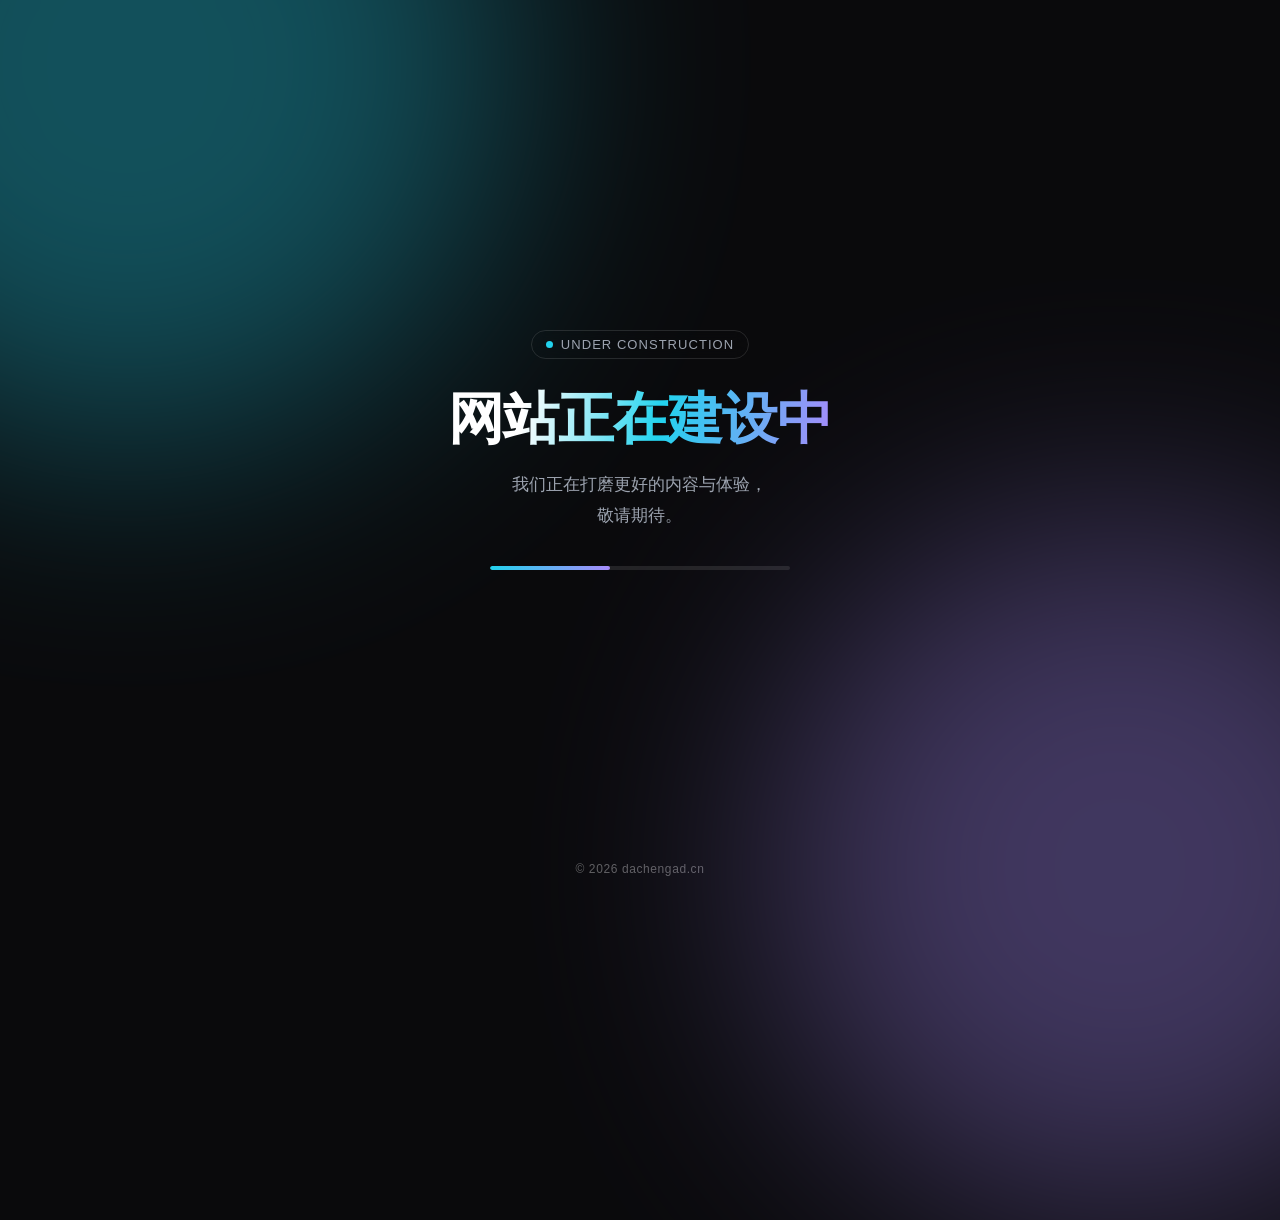
==== index.html @ 843bdb1d "docs: 添加大成广告官网项目文档及初始占位页" ====
<!DOCTYPE html>
<html lang="zh-CN">
<head>
  <meta charset="UTF-8" />
  <meta name="viewport" content="width=device-width, initial-scale=1.0" />
  <title>网站建设中 | dachengad.cn</title>
  <meta name="description" content="dachengad.cn 正在建设中，敬请期待。" />
  <style>
    :root {
      --bg: #0a0a0c;
      --fg: #f4f4f5;
      --muted: #9ca3af;
      --accent: #22d3ee;
      --accent-2: #a78bfa;
    }

    * {
      margin: 0;
      padding: 0;
      box-sizing: border-box;
    }

    html,
    body {
      height: 100%;
    }

    body {
      font-family: -apple-system, BlinkMacSystemFont, "Segoe UI", "PingFang SC",
        "Hiragino Sans GB", "Microsoft YaHei", sans-serif;
      background: var(--bg);
      color: var(--fg);
      display: flex;
      align-items: center;
      justify-content: center;
      overflow: hidden;
      position: relative;
    }

    /* 背景光晕 */
    body::before,
    body::after {
      content: "";
      position: absolute;
      border-radius: 50%;
      filter: blur(120px);
      opacity: 0.35;
      pointer-events: none;
    }

    body::before {
      width: 60vw;
      height: 60vw;
      background: var(--accent);
      top: -25vw;
      left: -20vw;
      animation: drift 18s ease-in-out infinite alternate;
    }

    body::after {
      width: 55vw;
      height: 55vw;
      background: var(--accent-2);
      bottom: -25vw;
      right: -15vw;
      animation: drift 22s ease-in-out infinite alternate-reverse;
    }

    @keyframes drift {
      from {
        transform: translate3d(0, 0, 0) scale(1);
      }
      to {
        transform: translate3d(6%, 8%, 0) scale(1.15);
      }
    }

    main {
      position: relative;
      z-index: 1;
      text-align: center;
      padding: 32px 24px;
      max-width: 640px;
    }

    .badge {
      display: inline-flex;
      align-items: center;
      gap: 8px;
      font-size: 13px;
      letter-spacing: 0.08em;
      color: var(--muted);
      border: 1px solid rgba(255, 255, 255, 0.12);
      border-radius: 999px;
      padding: 6px 14px;
      margin-bottom: 28px;
      backdrop-filter: blur(8px);
    }

    .badge .dot {
      width: 7px;
      height: 7px;
      border-radius: 50%;
      background: var(--accent);
      animation: pulse 1.8s ease-in-out infinite;
    }

    @keyframes pulse {
      0%,
      100% {
        opacity: 1;
        transform: scale(1);
      }
      50% {
        opacity: 0.35;
        transform: scale(0.8);
      }
    }

    h1 {
      font-size: clamp(2rem, 7vw, 3.5rem);
      font-weight: 700;
      line-height: 1.15;
      letter-spacing: -0.02em;
      background: linear-gradient(100deg, #fff 20%, var(--accent) 55%, var(--accent-2));
      -webkit-background-clip: text;
      background-clip: text;
      color: transparent;
      margin-bottom: 18px;
    }

    p {
      color: var(--muted);
      font-size: clamp(0.95rem, 2.2vw, 1.08rem);
      line-height: 1.75;
    }

    .progress {
      width: min(320px, 78%);
      height: 4px;
      border-radius: 999px;
      background: rgba(255, 255, 255, 0.1);
      margin: 36px auto 0;
      overflow: hidden;
    }

    .progress span {
      display: block;
      height: 100%;
      width: 40%;
      border-radius: inherit;
      background: linear-gradient(90deg, var(--accent), var(--accent-2));
      animation: load 2.4s ease-in-out infinite;
    }

    @keyframes load {
      0% {
        transform: translateX(-100%);
      }
      100% {
        transform: translateX(350%);
      }
    }

    footer {
      position: absolute;
      bottom: 24px;
      left: 0;
      right: 0;
      text-align: center;
      font-size: 12px;
      color: rgba(255, 255, 255, 0.35);
      letter-spacing: 0.05em;
    }

    @media (prefers-reduced-motion: reduce) {
      *,
      *::before,
      *::after {
        animation: none !important;
      }
    }
  </style>
</head>
<body>
  <main>
    <div class="badge">
      <span class="dot"></span>
      UNDER CONSTRUCTION
    </div>
    <h1>网站正在建设中</h1>
    <p>
      我们正在打磨更好的内容与体验，<br />
      敬请期待。
    </p>
    <div class="progress"><span></span></div>
  </main>
  <footer>© 2026 dachengad.cn</footer>
</body>
</html>
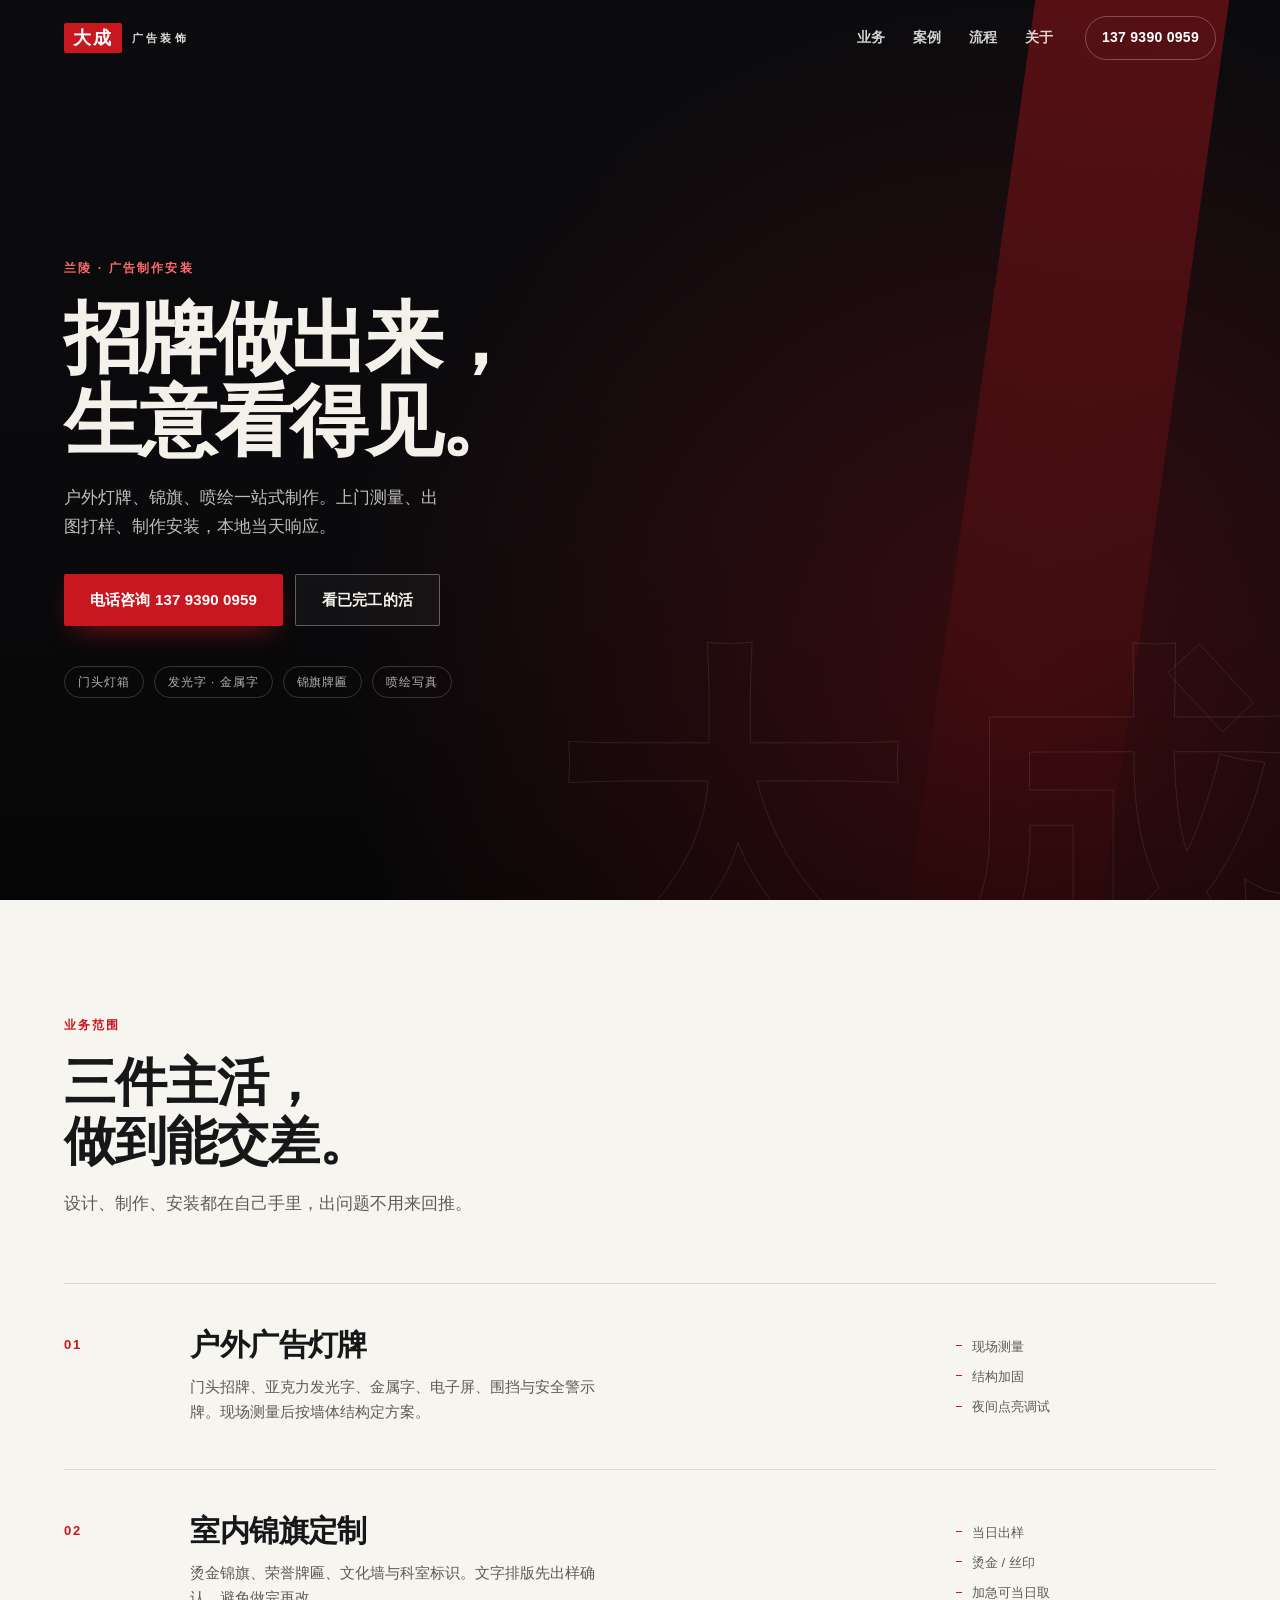
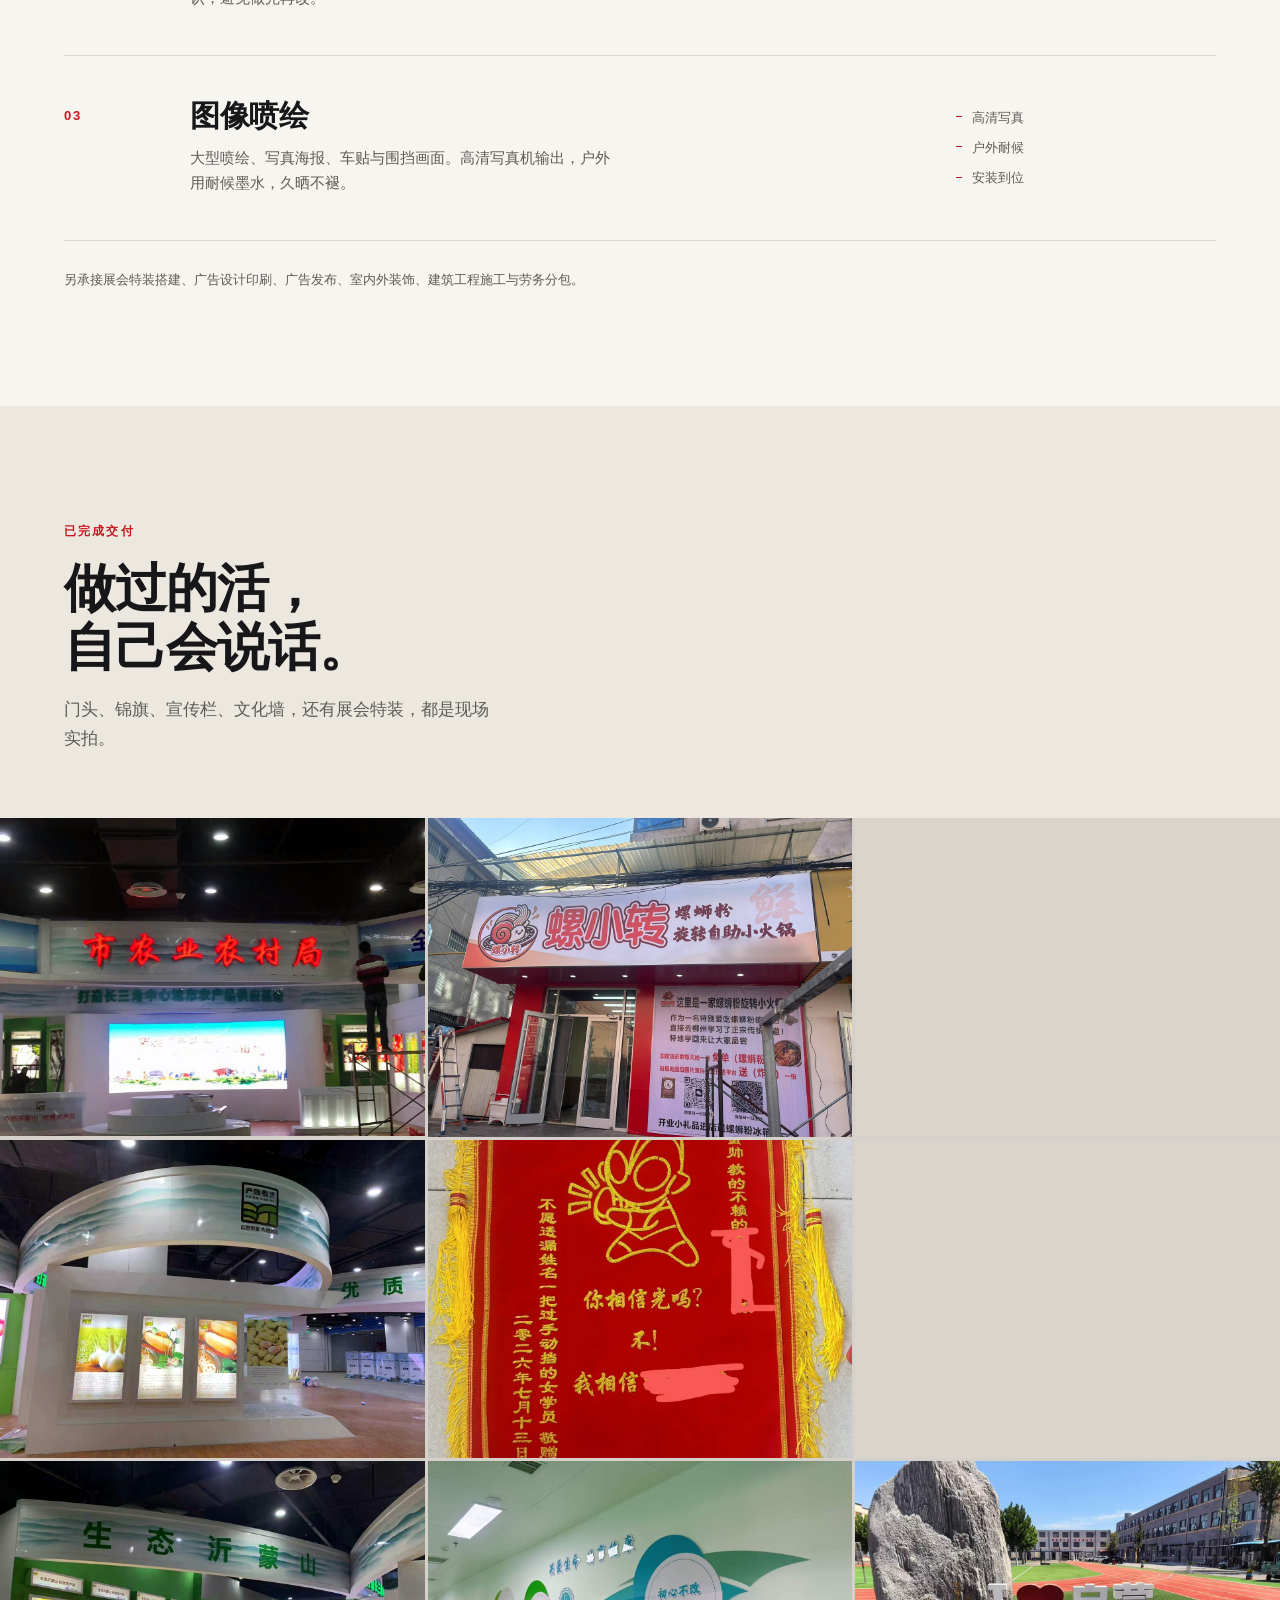
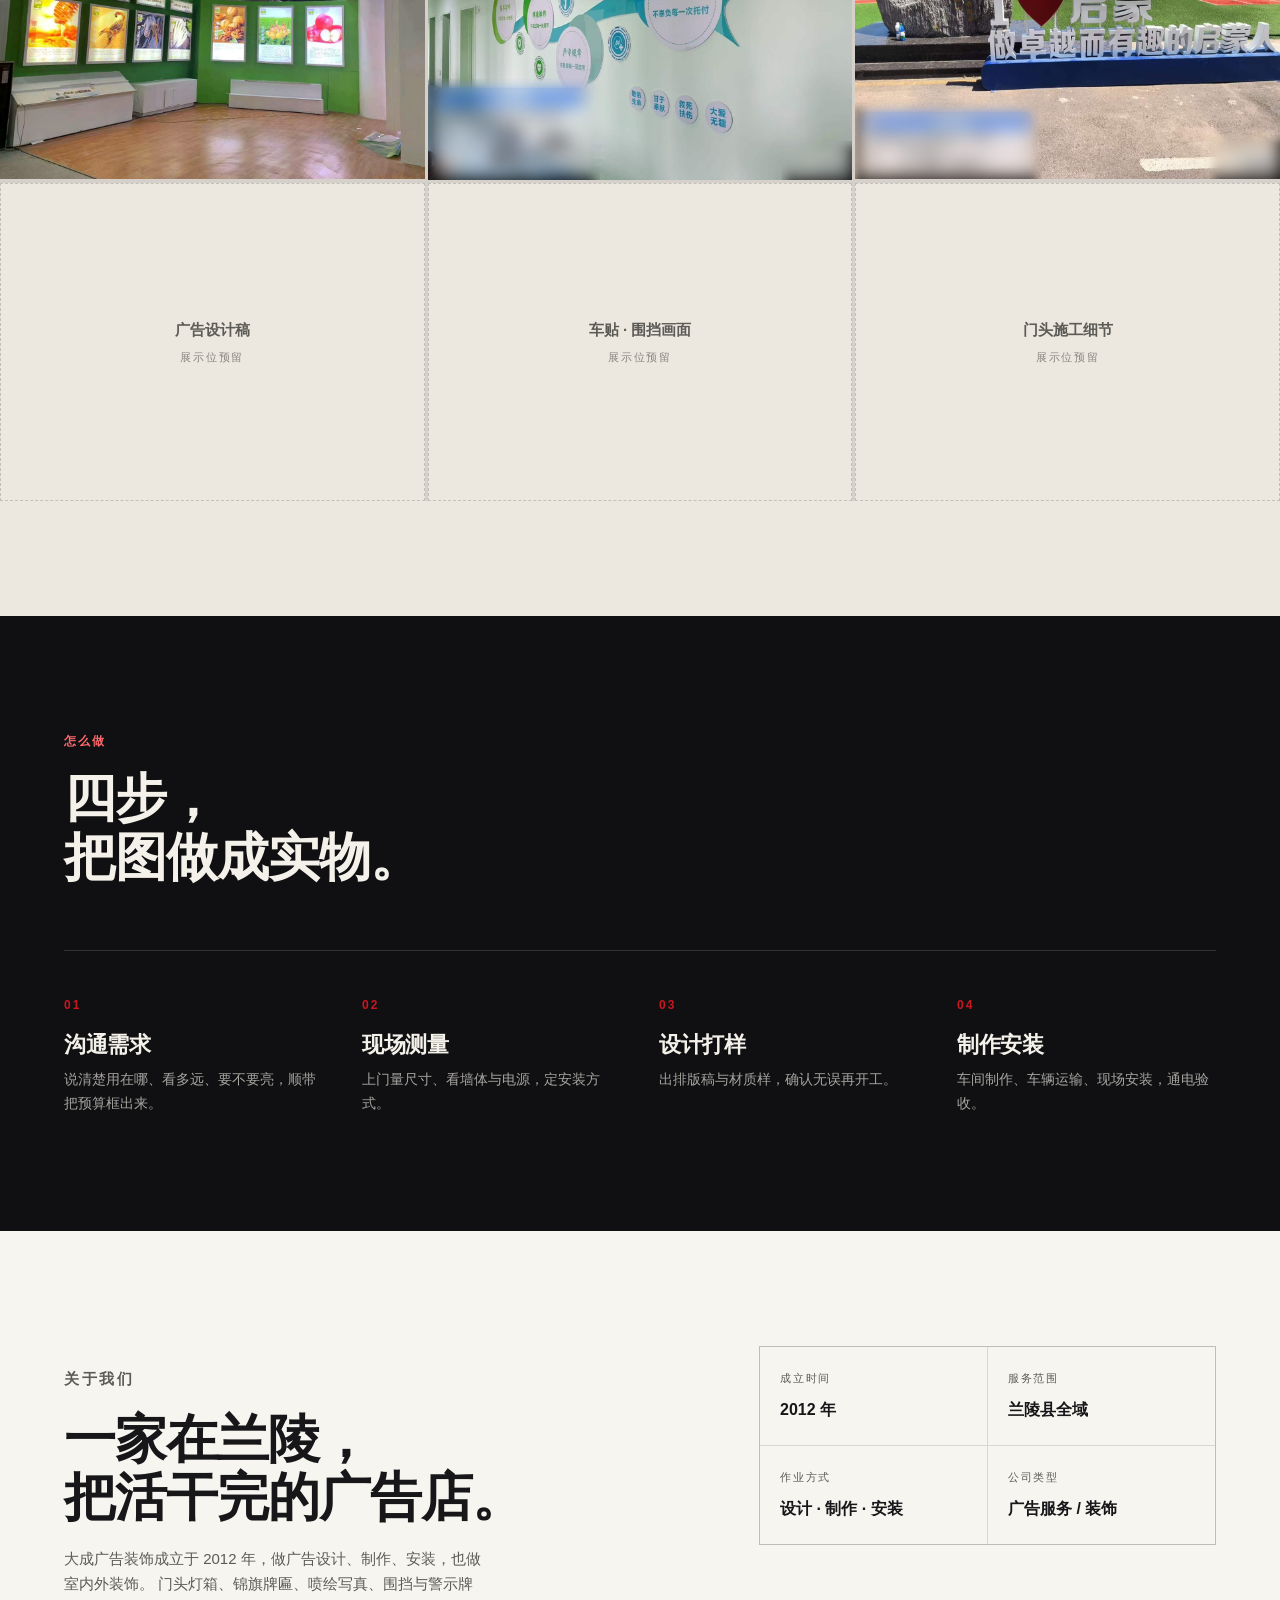
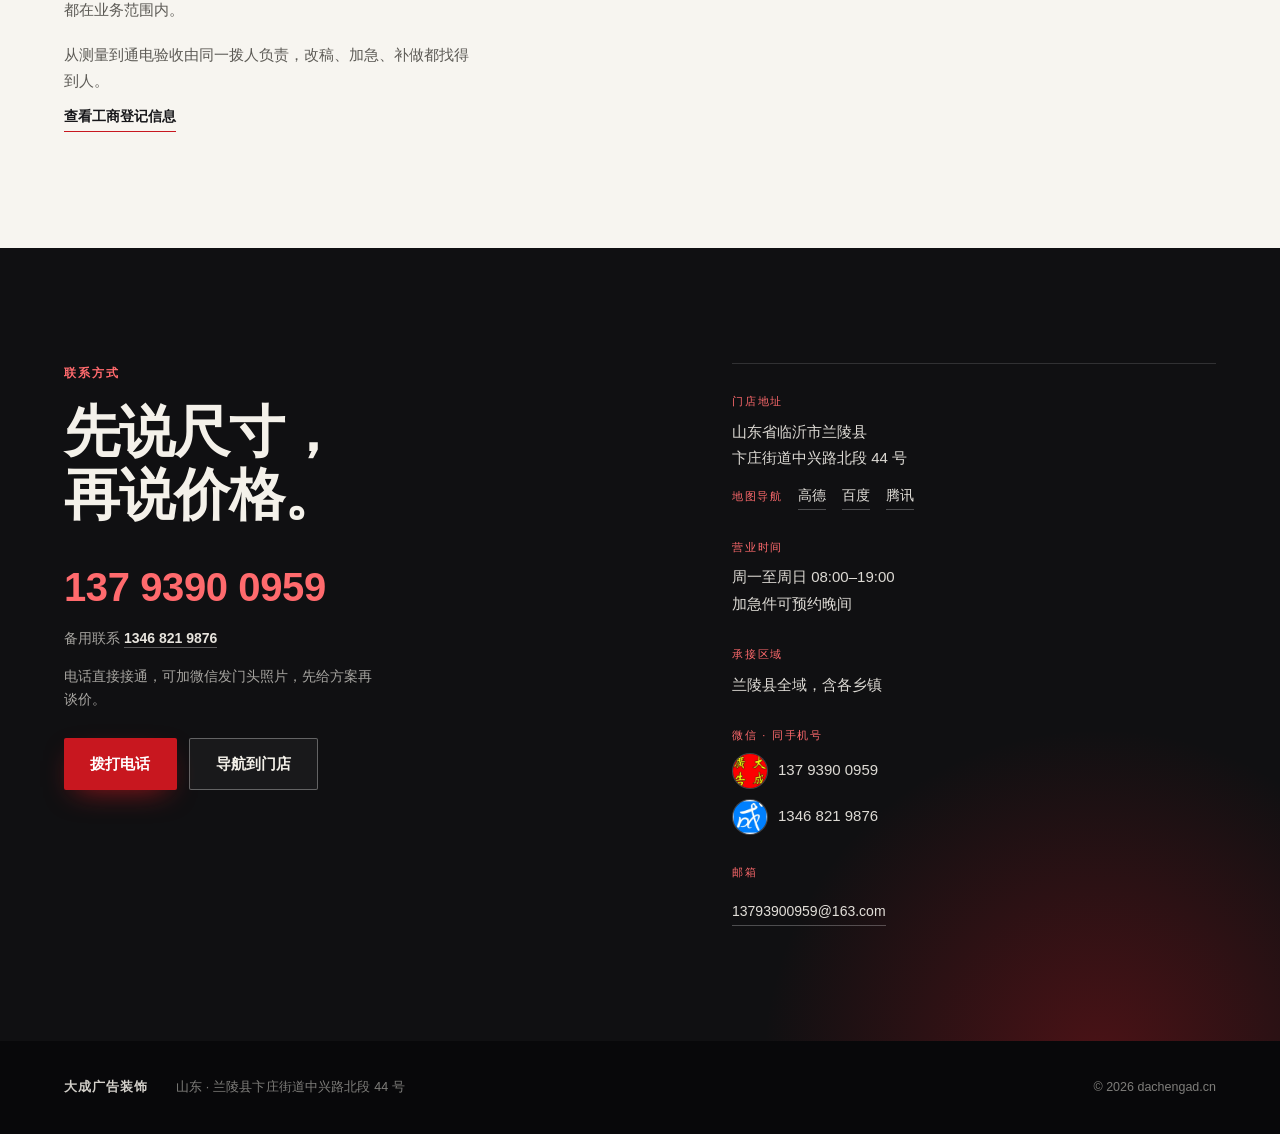
==== commit 41761884: "feat: 上线大成广告装饰官网完整静态页面" ====
--- a/index.html
+++ b/index.html
@@ -1,200 +1,428 @@
 <!DOCTYPE html>
 <html lang="zh-CN">
 <head>
-  <meta charset="UTF-8" />
-  <meta name="viewport" content="width=device-width, initial-scale=1.0" />
-  <title>网站建设中 | dachengad.cn</title>
-  <meta name="description" content="dachengad.cn 正在建设中，敬请期待。" />
-  <style>
-    :root {
-      --bg: #0a0a0c;
-      --fg: #f4f4f5;
-      --muted: #9ca3af;
-      --accent: #22d3ee;
-      --accent-2: #a78bfa;
+<meta charset="UTF-8" />
+<meta name="viewport" content="width=device-width, initial-scale=1.0" />
+
+<title>大成广告装饰 · 户外灯牌 / 锦旗定制 / 图像喷绘｜兰陵县</title>
+<meta name="description" content="大成广告装饰，兰陵本地广告制作安装商：户外广告灯牌、门头招牌、室内锦旗定制、图像喷绘、围挡与警示牌。设计、制作、安装一体，电话 137 9390 0959。" />
+<meta name="keywords" content="兰陵广告公司,兰陵灯箱制作,门头招牌,锦旗定制,图像喷绘,喷绘写真,围挡广告,大成广告" />
+<meta name="author" content="大成广告装饰" />
+<meta name="theme-color" content="#0e0e10" />
+<link rel="canonical" href="https://dachengad.cn/" />
+
+<meta property="og:type" content="website" />
+<meta property="og:site_name" content="大成广告装饰" />
+<meta property="og:locale" content="zh_CN" />
+<meta property="og:title" content="大成广告装饰 · 户外灯牌 / 锦旗定制 / 图像喷绘" />
+<meta property="og:description" content="本地广告制作安装：门头灯箱、锦旗、喷绘。设计、制作、安装一体，兰陵县当天响应。" />
+<meta property="og:url" content="https://dachengad.cn/" />
+<meta property="og:image" content="https://dachengad.cn/assets/img/og-cover.jpg" />
+<meta name="twitter:card" content="summary_large_image" />
+
+<link rel="icon" href="favicon.ico" sizes="48x48" />
+<link rel="icon" type="image/png" href="assets/img/icon-192.png" sizes="192x192" />
+<link rel="apple-touch-icon" href="assets/img/apple-touch-icon.png" />
+<link rel="manifest" href="site.webmanifest" />
+<link rel="stylesheet" href="assets/css/styles.css" />
+
+<script type="application/ld+json">
+{
+  "@context": "https://schema.org",
+  "@type": "LocalBusiness",
+  "name": "大成广告装饰",
+  "alternateName": "大成广告",
+  "url": "https://dachengad.cn/",
+  "logo": "https://dachengad.cn/assets/img/logo.png",
+  "image": "https://dachengad.cn/assets/img/og-cover.jpg",
+  "telephone": "+86-137-9390-0959",
+  "email": "13793900959@163.com",
+  "contactPoint": [
+    {
+      "@type": "ContactPoint",
+      "telephone": "+86-137-9390-0959",
+      "contactType": "customer service",
+      "areaServed": "CN",
+      "availableLanguage": "zh-CN"
+    },
+    {
+      "@type": "ContactPoint",
+      "telephone": "+86-134-6821-9876",
+      "contactType": "sales",
+      "areaServed": "CN",
+      "availableLanguage": "zh-CN"
     }
-
-    * {
-      margin: 0;
-      padding: 0;
-      box-sizing: border-box;
-    }
-
-    html,
-    body {
-      height: 100%;
-    }
-
-    body {
-      font-family: -apple-system, BlinkMacSystemFont, "Segoe UI", "PingFang SC",
-        "Hiragino Sans GB", "Microsoft YaHei", sans-serif;
-      background: var(--bg);
-      color: var(--fg);
-      display: flex;
-      align-items: center;
-      justify-content: center;
-      overflow: hidden;
-      position: relative;
-    }
-
-    /* 背景光晕 */
-    body::before,
-    body::after {
-      content: "";
-      position: absolute;
-      border-radius: 50%;
-      filter: blur(120px);
-      opacity: 0.35;
-      pointer-events: none;
-    }
-
-    body::before {
-      width: 60vw;
-      height: 60vw;
-      background: var(--accent);
-      top: -25vw;
-      left: -20vw;
-      animation: drift 18s ease-in-out infinite alternate;
-    }
-
-    body::after {
-      width: 55vw;
-      height: 55vw;
-      background: var(--accent-2);
-      bottom: -25vw;
-      right: -15vw;
-      animation: drift 22s ease-in-out infinite alternate-reverse;
-    }
-
-    @keyframes drift {
-      from {
-        transform: translate3d(0, 0, 0) scale(1);
-      }
-      to {
-        transform: translate3d(6%, 8%, 0) scale(1.15);
-      }
-    }
-
-    main {
-      position: relative;
-      z-index: 1;
-      text-align: center;
-      padding: 32px 24px;
-      max-width: 640px;
-    }
-
-    .badge {
-      display: inline-flex;
-      align-items: center;
-      gap: 8px;
-      font-size: 13px;
-      letter-spacing: 0.08em;
-      color: var(--muted);
-      border: 1px solid rgba(255, 255, 255, 0.12);
-      border-radius: 999px;
-      padding: 6px 14px;
-      margin-bottom: 28px;
-      backdrop-filter: blur(8px);
-    }
-
-    .badge .dot {
-      width: 7px;
-      height: 7px;
-      border-radius: 50%;
-      background: var(--accent);
-      animation: pulse 1.8s ease-in-out infinite;
-    }
-
-    @keyframes pulse {
-      0%,
-      100% {
-        opacity: 1;
-        transform: scale(1);
-      }
-      50% {
-        opacity: 0.35;
-        transform: scale(0.8);
-      }
-    }
-
-    h1 {
-      font-size: clamp(2rem, 7vw, 3.5rem);
-      font-weight: 700;
-      line-height: 1.15;
-      letter-spacing: -0.02em;
-      background: linear-gradient(100deg, #fff 20%, var(--accent) 55%, var(--accent-2));
-      -webkit-background-clip: text;
-      background-clip: text;
-      color: transparent;
-      margin-bottom: 18px;
-    }
-
-    p {
-      color: var(--muted);
-      font-size: clamp(0.95rem, 2.2vw, 1.08rem);
-      line-height: 1.75;
-    }
-
-    .progress {
-      width: min(320px, 78%);
-      height: 4px;
-      border-radius: 999px;
-      background: rgba(255, 255, 255, 0.1);
-      margin: 36px auto 0;
-      overflow: hidden;
-    }
-
-    .progress span {
-      display: block;
-      height: 100%;
-      width: 40%;
-      border-radius: inherit;
-      background: linear-gradient(90deg, var(--accent), var(--accent-2));
-      animation: load 2.4s ease-in-out infinite;
-    }
-
-    @keyframes load {
-      0% {
-        transform: translateX(-100%);
-      }
-      100% {
-        transform: translateX(350%);
-      }
-    }
-
-    footer {
-      position: absolute;
-      bottom: 24px;
-      left: 0;
-      right: 0;
-      text-align: center;
-      font-size: 12px;
-      color: rgba(255, 255, 255, 0.35);
-      letter-spacing: 0.05em;
-    }
-
-    @media (prefers-reduced-motion: reduce) {
-      *,
-      *::before,
-      *::after {
-        animation: none !important;
-      }
-    }
-  </style>
+  ],
+  "hasMap": "https://uri.amap.com/search?keyword=兰陵县大成广告公司&city=兰陵县&src=dachengad.cn&coordinate=gaode",
+  "foundingDate": "2012-02-27",
+  "priceRange": "¥¥",
+  "description": "兰陵县本地广告制作安装商，承接户外广告灯牌、门头招牌、锦旗定制、图像喷绘、围挡与安全警示牌，提供设计、制作、安装一体化服务。",
+  "address": {
+    "@type": "PostalAddress",
+    "streetAddress": "卞庄街道中兴路北段44号",
+    "addressLocality": "兰陵县",
+    "addressRegion": "山东省临沂市",
+    "addressCountry": "CN"
+  },
+  "areaServed": [
+    { "@type": "City", "name": "兰陵县" }
+  ],
+  "makesOffer": [
+    { "@type": "Offer", "itemOffered": { "@type": "Service", "name": "户外广告灯牌与门头招牌制作" } },
+    { "@type": "Offer", "itemOffered": { "@type": "Service", "name": "室内锦旗定制" } },
+    { "@type": "Offer", "itemOffered": { "@type": "Service", "name": "图像喷绘与写真输出" } },
+    { "@type": "Offer", "itemOffered": { "@type": "Service", "name": "展会特装与展位搭建" } }
+  ]
+}
+</script>
 </head>
+
 <body>
-  <main>
-    <div class="badge">
-      <span class="dot"></span>
-      UNDER CONSTRUCTION
-    </div>
-    <h1>网站正在建设中</h1>
-    <p>
-      我们正在打磨更好的内容与体验，<br />
-      敬请期待。
-    </p>
-    <div class="progress"><span></span></div>
-  </main>
-  <footer>© 2026 dachengad.cn</footer>
+<a class="skip" href="#main">跳到主要内容</a>
+
+<header class="head" id="head">
+  <div class="head__in">
+    <a class="brand" href="#top" aria-label="大成广告装饰 首页">
+      <span class="brand__mark">大成</span>
+      <span class="brand__sub">广告装饰</span>
+    </a>
+    <nav class="nav" aria-label="主导航">
+      <a href="#services">业务</a>
+      <a href="#cases">案例</a>
+      <a href="#process">流程</a>
+      <a href="#studio">关于</a>
+    </nav>
+    <a class="head__call" href="tel:13793900959">
+      <span>137 9390 0959</span>
+    </a>
+  </div>
+</header>
+
+<main id="main">
+
+  <!-- 首屏 -->
+  <section class="hero" id="top">
+    <div class="hero__bg" aria-hidden="true">
+      <span class="hero__band"></span>
+      <span class="hero__stamp">大成</span>
+    </div>
+
+    <div class="hero__body">
+      <p class="eyebrow eyebrow--light" data-reveal>兰陵 · 广告制作安装</p>
+      <h1 class="hero__title" data-reveal>
+        招牌做出来，<br />生意看得见。
+      </h1>
+      <p class="hero__lede" data-reveal>
+        户外灯牌、锦旗、喷绘一站式制作。上门测量、出图打样、制作安装，本地当天响应。
+      </p>
+      <div class="hero__actions" data-reveal>
+        <a class="btn btn--accent" href="tel:13793900959">
+          电话咨询 137 9390 0959
+        </a>
+        <a class="btn btn--ghost" href="#cases">看已完工的活</a>
+      </div>
+      <ul class="hero__tags" data-reveal>
+        <li>门头灯箱</li>
+        <li>发光字 · 金属字</li>
+        <li>锦旗牌匾</li>
+        <li>喷绘写真</li>
+      </ul>
+    </div>
+  </section>
+
+  <!-- 业务 -->
+  <section class="section services" id="services">
+    <div class="wrap">
+      <header class="section__head" data-reveal>
+        <p class="eyebrow">业务范围</p>
+        <h2 class="section__title">三件主活，<br />做到能交差。</h2>
+        <p class="section__lede">
+          设计、制作、安装都在自己手里，出问题不用来回推。
+        </p>
+      </header>
+
+      <ol class="svc">
+        <li class="svc__item" data-reveal>
+          <p class="svc__no">01</p>
+          <div class="svc__main">
+            <h3>户外广告灯牌</h3>
+            <p>门头招牌、亚克力发光字、金属字、电子屏、围挡与安全警示牌。现场测量后按墙体结构定方案。</p>
+          </div>
+          <ul class="svc__meta">
+            <li>现场测量</li>
+            <li>结构加固</li>
+            <li>夜间点亮调试</li>
+          </ul>
+        </li>
+
+        <li class="svc__item" data-reveal>
+          <p class="svc__no">02</p>
+          <div class="svc__main">
+            <h3>室内锦旗定制</h3>
+            <p>烫金锦旗、荣誉牌匾、文化墙与科室标识。文字排版先出样确认，避免做完再改。</p>
+          </div>
+          <ul class="svc__meta">
+            <li>当日出样</li>
+            <li>烫金 / 丝印</li>
+            <li>加急可当日取</li>
+          </ul>
+        </li>
+
+        <li class="svc__item" data-reveal>
+          <p class="svc__no">03</p>
+          <div class="svc__main">
+            <h3>图像喷绘</h3>
+            <p>大型喷绘、写真海报、车贴与围挡画面。高清写真机输出，户外用耐候墨水，久晒不褪。</p>
+          </div>
+          <ul class="svc__meta">
+            <li>高清写真</li>
+            <li>户外耐候</li>
+            <li>安装到位</li>
+          </ul>
+        </li>
+      </ol>
+
+      <p class="svc__note" data-reveal>
+        另承接展会特装搭建、广告设计印刷、广告发布、室内外装饰、建筑工程施工与劳务分包。
+      </p>
+    </div>
+  </section>
+
+  <!-- 案例 -->
+  <section class="section work" id="cases">
+    <div class="wrap">
+      <header class="section__head" data-reveal>
+        <p class="eyebrow">已完成交付</p>
+        <h2 class="section__title">做过的活，<br />自己会说话。</h2>
+        <p class="section__lede">门头、锦旗、宣传栏、文化墙，还有展会特装，都是现场实拍。</p>
+      </header>
+    </div>
+
+    <div class="grid" data-reveal>
+      <figure class="tile">
+        <img src="assets/img/case-expo-1.jpg" width="1280" height="960" loading="lazy" decoding="async"
+          alt="市农业农村局展会特装展台，红色发光字门头与大型LED屏" />
+        <figcaption><span>展会特装</span>市农业农村局 · 展台搭建</figcaption>
+      </figure>
+
+      <figure class="tile">
+        <img src="assets/img/case-luosifen.jpg" width="1280" height="960" loading="lazy" decoding="async"
+          alt="螺小转螺蛳粉门头喷绘招牌，红色底板配品牌字体" />
+        <figcaption><span>门头喷绘</span>螺小转 · 餐饮门头</figcaption>
+      </figure>
+
+      <figure class="tile">
+        <img src="assets/img/case-pingpong.jpg" width="1280" height="960" loading="lazy" decoding="async"
+          alt="谦望乒乓运动中心门头灯箱招牌，橙色铝塑板底板" />
+        <figcaption><span>门头灯箱</span>谦望乒乓 · 运动中心</figcaption>
+      </figure>
+
+      <figure class="tile">
+        <img src="assets/img/case-expo-2.jpg" width="1280" height="960" loading="lazy" decoding="async"
+          alt="产自临沂展会环形吊顶展位，灯箱墙面与农产图片灯片" />
+        <figcaption><span>展会特装</span>产自临沂 · 环形展位</figcaption>
+      </figure>
+
+      <figure class="tile">
+        <img src="assets/img/case-pennant.jpg" width="1280" height="1707" loading="lazy" decoding="async"
+          alt="红色烫金锦旗，金色流苏与烫金文字" />
+        <figcaption><span>锦旗定制</span>烫金锦旗 · 送赠留念</figcaption>
+      </figure>
+
+      <figure class="tile">
+        <img src="assets/img/case-board.jpg" width="1280" height="960" loading="lazy" decoding="async"
+          alt="校园园区大型宣传栏，金属框架与整幅喷绘版面" />
+        <figcaption><span>园区展示牌</span>校园宣传栏 · 荣誉榜</figcaption>
+      </figure>
+
+      <figure class="tile">
+        <img src="assets/img/case-expo-3.jpg" width="1280" height="960" loading="lazy" decoding="async"
+          alt="生态沂蒙山农产品展区特装，绿色墙板与灯箱图版" />
+        <figcaption><span>展会特装</span>生态沂蒙山 · 农产品展区</figcaption>
+      </figure>
+
+      <figure class="tile">
+        <img src="assets/img/case-culture.jpg" width="1280" height="960" loading="lazy" decoding="async"
+          alt="医院室内文化墙，圆形亚克力造型与标语版面" />
+        <figcaption><span>室内文化墙</span>医院科室 · 文化展示</figcaption>
+      </figure>
+
+      <figure class="tile">
+        <img src="assets/img/case-kids.jpg" width="1280" height="960" loading="lazy" decoding="async"
+          alt="幼儿园园区立体标识与景观石，蓝色底座与白色立体字" />
+        <figcaption><span>立体标识</span>幼儿园 · 园区成果栏</figcaption>
+      </figure>
+
+      <div class="tile tile--empty">
+        <p>广告设计稿</p>
+        <span>展示位预留</span>
+      </div>
+      <div class="tile tile--empty">
+        <p>车贴 · 围挡画面</p>
+        <span>展示位预留</span>
+      </div>
+      <div class="tile tile--empty">
+        <p>门头施工细节</p>
+        <span>展示位预留</span>
+      </div>
+    </div>
+  </section>
+
+  <!-- 流程 -->
+  <section class="section process" id="process">
+    <div class="wrap">
+      <header class="section__head section__head--light" data-reveal>
+        <p class="eyebrow eyebrow--light">怎么做</p>
+        <h2 class="section__title">四步，<br />把图做成实物。</h2>
+      </header>
+
+      <ol class="steps">
+        <li data-reveal>
+          <span>01</span>
+          <h3>沟通需求</h3>
+          <p>说清楚用在哪、看多远、要不要亮，顺带把预算框出来。</p>
+        </li>
+        <li data-reveal>
+          <span>02</span>
+          <h3>现场测量</h3>
+          <p>上门量尺寸、看墙体与电源，定安装方式。</p>
+        </li>
+        <li data-reveal>
+          <span>03</span>
+          <h3>设计打样</h3>
+          <p>出排版稿与材质样，确认无误再开工。</p>
+        </li>
+        <li data-reveal>
+          <span>04</span>
+          <h3>制作安装</h3>
+          <p>车间制作、车辆运输、现场安装，通电验收。</p>
+        </li>
+      </ol>
+    </div>
+  </section>
+
+  <!-- 关于 -->
+  <section class="section studio" id="studio">
+    <div class="wrap studio__in">
+      <div class="studio__text" data-reveal>
+        <p class="eyebrow">关于我们</p>
+        <h2 class="section__title">一家在兰陵，<br />把活干完的广告店。</h2>
+        <p>
+          大成广告装饰成立于 2012 年，做广告设计、制作、安装，也做室内外装饰。
+          门头灯箱、锦旗牌匾、喷绘写真、围挡与警示牌都在业务范围内。
+        </p>
+        <p>
+          从测量到通电验收由同一拨人负责，改稿、加急、补做都找得到人。
+        </p>
+        <a class="link" href="https://www.tianyancha.com/company/3453072289" target="_blank" rel="noopener">
+          查看工商登记信息
+        </a>
+      </div>
+
+      <dl class="facts" data-reveal>
+        <div>
+          <dt>成立时间</dt>
+          <dd>2012 年</dd>
+        </div>
+        <div>
+          <dt>服务范围</dt>
+          <dd>兰陵县全域</dd>
+        </div>
+        <div>
+          <dt>作业方式</dt>
+          <dd>设计 · 制作 · 安装</dd>
+        </div>
+        <div>
+          <dt>公司类型</dt>
+          <dd>广告服务 / 装饰</dd>
+        </div>
+      </dl>
+    </div>
+  </section>
+
+  <!-- 联系 -->
+  <section class="contact" id="contact">
+    <div class="wrap contact__in">
+      <div data-reveal>
+        <p class="eyebrow eyebrow--light">联系方式</p>
+        <h2 class="contact__title">先说尺寸，<br />再说价格。</h2>
+        <a class="contact__tel" href="tel:13793900959">137 9390 0959</a>
+        <p class="contact__alt">
+          备用联系 <a href="tel:13468219876">1346 821 9876</a>
+        </p>
+        <p class="contact__note">电话直接接通，可加微信发门头照片，先给方案再谈价。</p>
+        <div class="contact__cta">
+          <a class="btn btn--accent" href="tel:13793900959">拨打电话</a>
+          <a class="btn btn--ghost" data-nav="兰陵县大成广告公司"
+            href="https://uri.amap.com/search?keyword=兰陵县大成广告公司&city=兰陵县&src=dachengad.cn&coordinate=gaode&callnative=1"
+            target="_blank" rel="noopener">导航到门店</a>
+        </div>
+      </div>
+
+      <dl class="contact__info" data-reveal>
+        <div>
+          <dt>门店地址</dt>
+          <dd>
+            山东省临沂市兰陵县<br />卞庄街道中兴路北段 44 号
+          </dd>
+          <dd class="maps">
+            <span>地图导航</span>
+            <a href="https://uri.amap.com/search?keyword=兰陵县大成广告公司&city=兰陵县&src=dachengad.cn&coordinate=gaode&callnative=1"
+              target="_blank" rel="noopener">高德</a>
+            <a href="https://api.map.baidu.com/place/search?query=兰陵县大成广告公司&region=兰陵县&output=html&src=dachengad.cn"
+              target="_blank" rel="noopener">百度</a>
+            <a href="https://apis.map.qq.com/uri/v1/search?keyword=兰陵县大成广告公司&region=兰陵&referer=dachengad.cn"
+              target="_blank" rel="noopener">腾讯</a>
+          </dd>
+        </div>
+        <div>
+          <dt>营业时间</dt>
+          <dd>周一至周日 08:00–19:00<br />加急件可预约晚间</dd>
+        </div>
+        <div>
+          <dt>承接区域</dt>
+          <dd>兰陵县全域，含各乡镇</dd>
+        </div>
+        <div>
+          <dt>微信 · 同手机号</dt>
+          <dd>
+            <ul class="wx">
+              <li>
+                <img src="assets/img/wechat-main.jpg" width="176" height="176" loading="lazy"
+                  alt="大成广告红色微信头像" />
+                <span>137 9390 0959</span>
+              </li>
+              <li>
+                <img src="assets/img/wechat-second.jpg" width="176" height="176" loading="lazy"
+                  alt="蓝色微信头像，第二联系人" />
+                <span>1346 821 9876</span>
+              </li>
+            </ul>
+          </dd>
+        </div>
+        <div>
+          <dt>邮箱</dt>
+          <dd><a class="contact__link" href="mailto:13793900959@163.com">13793900959@163.com</a></dd>
+        </div>
+      </dl>
+    </div>
+  </section>
+
+</main>
+
+<footer class="foot">
+  <div class="wrap foot__in">
+    <p class="foot__brand">大成广告装饰</p>
+    <p class="foot__legal">山东 · 兰陵县卞庄街道中兴路北段 44 号</p>
+    <p class="foot__copy">© <span id="year">2026</span> dachengad.cn</p>
+  </div>
+</footer>
+
+<a class="callbar" href="tel:13793900959">
+  <span>电话咨询</span>
+  <strong>137 9390 0959</strong>
+</a>
+
+<script src="assets/js/main.js" defer></script>
 </body>
 </html>
--- a/assets/css/styles.css
+++ b/assets/css/styles.css
@@ -0,0 +1,835 @@
+/* =========================================================
+   大成广告装饰 · dachengad.cn
+   ========================================================= */
+
+:root {
+  --ink: #101012;
+  --ink-2: #1b1b1f;
+  --ink-3: #2a2a30;
+  --paper: #f7f5f0;
+  --paper-2: #ece8e0;
+  --text: #17171a;
+  --text-soft: #5d5b56;
+  --text-invert: #f4f1ea;
+  --text-invert-soft: rgba(244, 241, 234, 0.66);
+  --line: rgba(16, 16, 18, 0.13);
+  --line-invert: rgba(255, 255, 255, 0.14);
+  --accent: #c8171f;
+  --accent-strong: #a31118;
+  --accent-soft: #ff6a6d;
+
+  --pad: clamp(20px, 5vw, 64px);
+  --max: 1280px;
+  --head-h: 76px;
+  --radius: 2px;
+
+  --ease: cubic-bezier(0.22, 0.61, 0.36, 1);
+}
+
+*,
+*::before,
+*::after { box-sizing: border-box; }
+
+html {
+  scroll-behavior: smooth;
+  -webkit-text-size-adjust: 100%;
+}
+
+body {
+  margin: 0;
+  background: var(--paper);
+  color: var(--text);
+  font-family: -apple-system, BlinkMacSystemFont, "Segoe UI", "PingFang SC",
+    "Hiragino Sans GB", "Microsoft YaHei", "Source Han Sans SC", sans-serif;
+  font-size: 16px;
+  line-height: 1.7;
+  -webkit-font-smoothing: antialiased;
+  overflow-x: hidden;
+}
+
+img { max-width: 100%; height: auto; display: block; }
+
+h1, h2, h3 { margin: 0; font-weight: 800; letter-spacing: -0.02em; line-height: 1.12; }
+p { margin: 0; }
+ul, ol, dl, dd { margin: 0; padding: 0; }
+li { list-style: none; }
+a { color: inherit; text-decoration: none; }
+
+.wrap {
+  width: 100%;
+  max-width: var(--max);
+  margin-inline: auto;
+  padding-inline: var(--pad);
+}
+
+.skip {
+  position: absolute;
+  left: -999px;
+  top: 0;
+  z-index: 200;
+  padding: 10px 16px;
+  background: var(--accent);
+  color: #fff;
+  font-weight: 700;
+}
+.skip:focus { left: 12px; top: 12px; }
+
+:focus-visible {
+  outline: 2px solid var(--accent);
+  outline-offset: 3px;
+}
+
+/* ---------- 通用文字 ---------- */
+
+.eyebrow {
+  font-size: 12px;
+  font-weight: 700;
+  letter-spacing: 0.18em;
+  color: var(--accent);
+  text-transform: uppercase;
+  margin-bottom: 18px;
+}
+.eyebrow--light { color: var(--accent-soft); }
+
+.section {
+  padding-block: clamp(72px, 9vw, 128px);
+}
+
+.section__head {
+  max-width: 620px;
+  margin-bottom: clamp(40px, 5vw, 64px);
+}
+
+.section__title {
+  font-size: clamp(28px, 4.4vw, 52px);
+}
+
+.section__lede {
+  margin-top: 20px;
+  color: var(--text-soft);
+  font-size: clamp(15px, 1.4vw, 17px);
+  max-width: 46ch;
+}
+
+.section__head--light .section__title { color: var(--text-invert); }
+.section__head--light .section__lede { color: var(--text-invert-soft); }
+
+/* ---------- 按钮 ---------- */
+
+.btn {
+  display: inline-flex;
+  align-items: center;
+  justify-content: center;
+  gap: 8px;
+  min-height: 52px;
+  padding: 0 26px;
+  font-size: 15px;
+  font-weight: 700;
+  letter-spacing: 0.01em;
+  border-radius: var(--radius);
+  transition: transform 0.25s var(--ease), background-color 0.25s var(--ease),
+    border-color 0.25s var(--ease), color 0.25s var(--ease);
+}
+
+.btn--accent {
+  background: var(--accent);
+  color: #fff;
+  box-shadow: 0 10px 30px -12px rgba(200, 23, 31, 0.85);
+}
+.btn--accent:hover { background: var(--accent-strong); transform: translateY(-2px); }
+
+.btn--ghost {
+  border: 1px solid rgba(255, 255, 255, 0.32);
+  color: var(--text-invert);
+  background: rgba(255, 255, 255, 0.04);
+  backdrop-filter: blur(6px);
+}
+.btn--ghost:hover { border-color: #fff; background: rgba(255, 255, 255, 0.1); transform: translateY(-2px); }
+
+.link {
+  display: inline-block;
+  margin-top: 12px;
+  font-weight: 700;
+  font-size: 14px;
+  color: var(--text);
+  border-bottom: 1px solid var(--accent);
+  padding-bottom: 2px;
+  transition: color 0.2s var(--ease), gap 0.2s var(--ease);
+}
+.link:hover { color: var(--accent); }
+
+/* ---------- 顶部导航 ---------- */
+
+.head {
+  position: fixed;
+  inset: 0 0 auto;
+  z-index: 100;
+  transition: background-color 0.35s var(--ease), border-color 0.35s var(--ease),
+    backdrop-filter 0.35s var(--ease);
+  border-bottom: 1px solid transparent;
+}
+
+.head__in {
+  height: var(--head-h);
+  max-width: var(--max);
+  margin-inline: auto;
+  padding-inline: var(--pad);
+  display: flex;
+  align-items: center;
+  gap: 32px;
+}
+
+.head.is-stuck {
+  background: rgba(14, 14, 16, 0.86);
+  backdrop-filter: blur(14px) saturate(120%);
+  border-bottom-color: var(--line-invert);
+}
+
+.brand {
+  display: flex;
+  align-items: center;
+  gap: 10px;
+  color: #fff;
+}
+.brand__mark {
+  display: inline-block;
+  padding: 5px 9px 4px;
+  background: var(--accent);
+  color: #fff;
+  font-size: 18px;
+  font-weight: 900;
+  letter-spacing: 0.1em;
+  line-height: 1.15;
+  border-radius: 2px;
+}
+.brand__sub {
+  font-size: 11px;
+  font-weight: 600;
+  letter-spacing: 0.3em;
+  color: rgba(255, 255, 255, 0.86);
+}
+
+.nav {
+  display: flex;
+  gap: 28px;
+  margin-left: auto;
+}
+.nav a {
+  position: relative;
+  font-size: 14px;
+  font-weight: 600;
+  color: rgba(255, 255, 255, 0.82);
+  padding-block: 6px;
+  transition: color 0.2s var(--ease);
+}
+.nav a::after {
+  content: "";
+  position: absolute;
+  left: 0;
+  bottom: 0;
+  width: 100%;
+  height: 1px;
+  background: var(--accent);
+  transform: scaleX(0);
+  transform-origin: left;
+  transition: transform 0.3s var(--ease);
+}
+.nav a:hover { color: #fff; }
+.nav a:hover::after { transform: scaleX(1); }
+
+.head__call {
+  font-size: 14px;
+  font-weight: 700;
+  letter-spacing: 0.02em;
+  color: #fff;
+  padding: 9px 16px;
+  border: 1px solid rgba(255, 255, 255, 0.26);
+  border-radius: 999px;
+  transition: background-color 0.25s var(--ease), border-color 0.25s var(--ease);
+}
+.head__call:hover { background: var(--accent); border-color: var(--accent); color: #fff; }
+
+/* ---------- 首屏 ---------- */
+
+.hero {
+  position: relative;
+  min-height: 100svh;
+  display: flex;
+  align-items: center;
+  overflow: hidden;
+  background:
+    radial-gradient(circle at 80% 76%, rgba(200, 23, 31, 0.24), rgba(200, 23, 31, 0) 56%),
+    linear-gradient(180deg, #0b0b0d 0%, #0a0a0c 58%, #060607 100%);
+  color: var(--text-invert);
+}
+
+.hero__bg {
+  position: absolute;
+  inset: 0;
+  pointer-events: none;
+  overflow: hidden;
+}
+
+/* 招牌红条：呼应门头立板 */
+.hero__band {
+  position: absolute;
+  top: -16%;
+  right: 9%;
+  width: clamp(110px, 15vw, 210px);
+  height: 132%;
+  background: linear-gradient(180deg, rgba(200, 23, 31, 0.92), rgba(142, 10, 15, 0.22) 72%, rgba(142, 10, 15, 0));
+  transform: rotate(8deg);
+  opacity: 0.5;
+}
+
+/* 背景大字 */
+.hero__stamp {
+  position: absolute;
+  right: -3%;
+  bottom: -12%;
+  font-size: clamp(180px, 28vw, 400px);
+  font-weight: 900;
+  letter-spacing: 0.08em;
+  line-height: 1;
+  color: transparent;
+  -webkit-text-stroke: 1px rgba(255, 255, 255, 0.09);
+  user-select: none;
+}
+
+.hero__body {
+  position: relative;
+  z-index: 1;
+  width: 100%;
+  max-width: var(--max);
+  margin-inline: auto;
+  padding: calc(var(--head-h) + 96px) var(--pad) clamp(72px, 9vw, 120px);
+  color: var(--text-invert);
+}
+
+.hero__title {
+  font-size: clamp(38px, 6.6vw, 78px);
+  line-height: 1.06;
+  letter-spacing: -0.035em;
+  max-width: 14ch;
+}
+
+.hero__lede {
+  margin-top: 22px;
+  max-width: 40ch;
+  font-size: clamp(15px, 1.5vw, 17px);
+  color: rgba(244, 241, 234, 0.78);
+}
+
+.hero__actions {
+  display: flex;
+  flex-wrap: wrap;
+  gap: 12px;
+  margin-top: 32px;
+}
+
+.hero__tags {
+  display: flex;
+  flex-wrap: wrap;
+  gap: 8px 10px;
+  margin-top: 40px;
+}
+.hero__tags li {
+  font-size: 12px;
+  letter-spacing: 0.08em;
+  color: rgba(244, 241, 234, 0.72);
+  border: 1px solid rgba(255, 255, 255, 0.18);
+  border-radius: 999px;
+  padding: 5px 13px;
+}
+
+/* ---------- 业务 ---------- */
+
+.svc {
+  border-top: 1px solid var(--line);
+}
+
+.svc__item {
+  display: grid;
+  grid-template-columns: 88px minmax(0, 1fr) minmax(0, 260px);
+  gap: clamp(16px, 3vw, 48px);
+  align-items: start;
+  padding-block: clamp(28px, 3.6vw, 44px);
+  border-bottom: 1px solid var(--line);
+  transition: background-color 0.3s var(--ease);
+}
+.svc__item:hover { background: rgba(200, 23, 31, 0.035); }
+
+.svc__no {
+  font-size: 13px;
+  font-weight: 800;
+  letter-spacing: 0.14em;
+  color: var(--accent);
+  padding-top: 6px;
+}
+
+.svc__main h3 {
+  font-size: clamp(21px, 2.4vw, 30px);
+}
+.svc__main p {
+  margin-top: 12px;
+  color: var(--text-soft);
+  font-size: 15px;
+  max-width: 52ch;
+}
+
+.svc__meta {
+  display: flex;
+  flex-direction: column;
+  gap: 8px;
+  padding-top: 8px;
+}
+.svc__meta li {
+  font-size: 13px;
+  color: var(--text-soft);
+  padding-left: 16px;
+  position: relative;
+}
+.svc__meta li::before {
+  content: "";
+  position: absolute;
+  left: 0;
+  top: 0.72em;
+  width: 6px;
+  height: 1px;
+  background: var(--accent);
+}
+
+.svc__note {
+  margin-top: 28px;
+  font-size: 13px;
+  color: var(--text-soft);
+}
+
+/* ---------- 案例 ---------- */
+
+.work {
+  background: var(--paper-2);
+  overflow: hidden;
+}
+
+.grid {
+  display: grid;
+  grid-template-columns: repeat(3, 1fr);
+  gap: 3px;
+  background: rgba(16, 16, 18, 0.1);
+}
+
+.tile {
+  position: relative;
+  margin: 0;
+  aspect-ratio: 4 / 3;
+  overflow: hidden;
+  background: #d9d5cc;
+}
+
+.tile img {
+  width: 100%;
+  height: 100%;
+  object-fit: cover;
+  transition: transform 0.8s var(--ease), filter 0.5s var(--ease);
+}
+.tile:hover img { transform: scale(1.05); }
+
+.tile figcaption {
+  position: absolute;
+  inset: auto 0 0;
+  padding: 44px 22px 18px;
+  font-size: 14px;
+  font-weight: 600;
+  color: #fff;
+  background: linear-gradient(0deg, rgba(8, 8, 10, 0.82), rgba(8, 8, 10, 0));
+  opacity: 0;
+  transform: translateY(8px);
+  transition: opacity 0.35s var(--ease), transform 0.35s var(--ease);
+}
+.tile figcaption span {
+  display: block;
+  font-size: 11px;
+  font-weight: 700;
+  letter-spacing: 0.16em;
+  color: var(--accent-soft);
+  margin-bottom: 4px;
+  text-transform: uppercase;
+}
+.tile:hover figcaption,
+.tile:focus-within figcaption { opacity: 1; transform: none; }
+
+.tile--empty {
+  display: grid;
+  place-content: center;
+  gap: 6px;
+  text-align: center;
+  background: var(--paper-2);
+  border: 1px dashed rgba(16, 16, 18, 0.18);
+}
+.tile--empty p {
+  font-size: 15px;
+  font-weight: 700;
+  color: var(--text-soft);
+}
+.tile--empty span {
+  font-size: 11px;
+  letter-spacing: 0.16em;
+  color: rgba(93, 91, 86, 0.7);
+  text-transform: uppercase;
+}
+
+/* ---------- 流程 ---------- */
+
+.process {
+  background: var(--ink);
+  color: var(--text-invert);
+}
+
+.steps {
+  display: grid;
+  grid-template-columns: repeat(4, 1fr);
+  gap: clamp(20px, 3vw, 40px);
+  border-top: 1px solid var(--line-invert);
+  padding-top: clamp(28px, 3.6vw, 44px);
+}
+.steps li span {
+  display: block;
+  font-size: 12px;
+  font-weight: 800;
+  letter-spacing: 0.18em;
+  color: var(--accent);
+  margin-bottom: 18px;
+}
+.steps h3 {
+  font-size: clamp(18px, 1.9vw, 22px);
+}
+.steps p {
+  margin-top: 10px;
+  font-size: 14px;
+  color: var(--text-invert-soft);
+}
+
+/* ---------- 关于 ---------- */
+
+.studio__in {
+  display: grid;
+  grid-template-columns: minmax(0, 1.15fr) minmax(0, 0.85fr);
+  gap: clamp(32px, 6vw, 96px);
+}
+
+.studio__text p {
+  margin-top: 20px;
+  color: var(--text-soft);
+  font-size: 15px;
+  max-width: 50ch;
+}
+.studio__text .section__title { max-width: 16ch; }
+
+.facts {
+  display: grid;
+  grid-template-columns: repeat(2, 1fr);
+  gap: 1px;
+  background: var(--line);
+  border: 1px solid var(--line);
+  align-self: start;
+}
+.facts > div {
+  background: var(--paper);
+  padding: 22px 20px;
+}
+.facts dt {
+  font-size: 11px;
+  letter-spacing: 0.16em;
+  color: var(--text-soft);
+  text-transform: uppercase;
+}
+.facts dd {
+  margin-top: 8px;
+  font-size: 16px;
+  font-weight: 700;
+}
+
+/* ---------- 联系 ---------- */
+
+.contact {
+  background: var(--ink);
+  color: var(--text-invert);
+  padding-block: clamp(72px, 9vw, 128px);
+  position: relative;
+  overflow: hidden;
+}
+.contact::before {
+  content: "";
+  position: absolute;
+  width: 60vw;
+  height: 60vw;
+  max-width: 720px;
+  max-height: 720px;
+  right: -14vw;
+  bottom: -30vw;
+  background: radial-gradient(circle, rgba(200, 23, 31, 0.32), rgba(200, 23, 31, 0) 66%);
+  pointer-events: none;
+}
+
+.contact__in {
+  position: relative;
+  display: grid;
+  grid-template-columns: minmax(0, 1.1fr) minmax(0, 0.9fr);
+  gap: clamp(40px, 6vw, 96px);
+  align-items: start;
+}
+
+.contact__title {
+  font-size: clamp(30px, 4.6vw, 56px);
+  margin-bottom: 26px;
+}
+
+.contact__tel {
+  display: inline-block;
+  font-size: clamp(26px, 3.4vw, 40px);
+  font-weight: 800;
+  letter-spacing: -0.01em;
+  color: var(--accent-soft);
+  transition: color 0.2s var(--ease);
+}
+.contact__tel:hover { color: #fff; }
+
+.contact__alt {
+  margin-top: 6px;
+  font-size: 14px;
+  color: var(--text-invert-soft);
+}
+.contact__alt a {
+  font-weight: 700;
+  color: rgba(244, 241, 234, 0.94);
+  border-bottom: 1px solid rgba(255, 255, 255, 0.3);
+  padding-bottom: 1px;
+  transition: color 0.2s var(--ease), border-color 0.2s var(--ease);
+}
+.contact__alt a:hover { color: var(--accent-soft); border-color: var(--accent-soft); }
+
+.contact__link {
+  color: rgba(244, 241, 234, 0.92);
+  border-bottom: 1px solid rgba(255, 255, 255, 0.26);
+  padding-bottom: 1px;
+  transition: color 0.2s var(--ease), border-color 0.2s var(--ease);
+}
+.contact__link:hover { color: var(--accent-soft); border-color: var(--accent-soft); }
+
+.contact__info dd .contact__link {
+  display: inline-block;
+  margin-top: 10px;
+  font-size: 14px;
+}
+
+.maps {
+  display: flex;
+  align-items: center;
+  flex-wrap: wrap;
+  gap: 6px 16px;
+  margin-top: 12px;
+}
+.maps span {
+  font-size: 11px;
+  letter-spacing: 0.14em;
+  color: var(--accent-soft);
+}
+.maps a {
+  font-size: 14px;
+  color: rgba(244, 241, 234, 0.92);
+  border-bottom: 1px solid rgba(255, 255, 255, 0.26);
+  padding-bottom: 1px;
+  transition: color 0.2s var(--ease), border-color 0.2s var(--ease);
+}
+.maps a:hover { color: var(--accent-soft); border-color: var(--accent-soft); }
+
+.wx {
+  display: grid;
+  gap: 10px;
+  margin-top: 2px;
+}
+.wx li {
+  display: flex;
+  align-items: center;
+  gap: 10px;
+  font-size: 15px;
+  color: rgba(244, 241, 234, 0.9);
+}
+.wx img {
+  width: 36px;
+  height: 36px;
+  border-radius: 50%;
+  object-fit: cover;
+  border: 1px solid rgba(255, 255, 255, 0.18);
+  background: #1a1a1d;
+}
+
+.contact__note {
+  margin: 14px 0 26px;
+  font-size: 14px;
+  color: var(--text-invert-soft);
+  max-width: 40ch;
+}
+
+.contact__cta {
+  display: flex;
+  flex-wrap: wrap;
+  gap: 12px;
+}
+
+.contact__info {
+  display: grid;
+  gap: 28px;
+  border-top: 1px solid var(--line-invert);
+  padding-top: 28px;
+}
+.contact__info dt {
+  font-size: 11px;
+  letter-spacing: 0.16em;
+  color: var(--accent-soft);
+  text-transform: uppercase;
+  margin-bottom: 8px;
+}
+.contact__info dd {
+  font-size: 15px;
+  line-height: 1.75;
+  color: rgba(244, 241, 234, 0.9);
+}
+
+/* ---------- 页脚 ---------- */
+
+.foot {
+  background: #08080a;
+  color: rgba(244, 241, 234, 0.5);
+  padding-block: 36px;
+  font-size: 12.5px;
+}
+.foot__in {
+  display: flex;
+  flex-wrap: wrap;
+  align-items: center;
+  gap: 8px 28px;
+}
+.foot__brand {
+  font-weight: 800;
+  letter-spacing: 0.08em;
+  color: rgba(244, 241, 234, 0.86);
+}
+.foot__legal { letter-spacing: 0.01em; }
+.foot__copy { margin-left: auto; }
+
+/* ---------- 移动端拨打条 ---------- */
+
+.callbar {
+  position: fixed;
+  left: 12px;
+  right: 12px;
+  bottom: 12px;
+  z-index: 90;
+  display: none;
+  align-items: center;
+  justify-content: space-between;
+  gap: 12px;
+  padding: 13px 20px;
+  border-radius: 999px;
+  background: var(--accent);
+  color: #fff;
+  box-shadow: 0 14px 34px -12px rgba(0, 0, 0, 0.6);
+}
+.callbar span { font-size: 13px; font-weight: 700; letter-spacing: 0.04em; }
+.callbar strong { font-size: 16px; font-weight: 800; letter-spacing: 0.02em; }
+
+/* ---------- 入场动画 ---------- */
+
+[data-reveal] {
+  opacity: 0;
+  transform: translateY(22px);
+  transition: opacity 0.75s var(--ease), transform 0.75s var(--ease);
+  will-change: opacity, transform;
+}
+[data-reveal].is-in {
+  opacity: 1;
+  transform: none;
+}
+
+/* ---------- 响应式 ---------- */
+
+@media (max-width: 1080px) {
+  .svc__item {
+    grid-template-columns: 64px minmax(0, 1fr);
+  }
+  .svc__meta {
+    grid-column: 2;
+    flex-direction: row;
+    flex-wrap: wrap;
+    gap: 10px 20px;
+    padding-top: 14px;
+  }
+  .steps { grid-template-columns: repeat(2, 1fr); row-gap: 36px; }
+}
+
+@media (max-width: 900px) {
+  .nav { display: none; }
+  .studio__in,
+  .contact__in { grid-template-columns: 1fr; }
+  .grid { grid-template-columns: repeat(2, 1fr); }
+  .hero__title { max-width: 12ch; }
+}
+
+@media (max-width: 680px) {
+  :root { --head-h: 64px; }
+
+  .head__call { display: none; }
+  .brand__sub { display: none; }
+
+  .hero {
+    min-height: 92svh;
+    align-items: flex-end;
+    padding-bottom: 84px;
+  }
+  .hero__body { padding-top: calc(var(--head-h) + 120px); }
+  .hero__lede { font-size: 15px; }
+  .hero__actions .btn { flex: 1 1 100%; }
+  .contact__cta .btn { flex: 1 1 100%; }
+  .hero__tags { margin-top: 28px; }
+
+  .hero__band {
+    right: -4%;
+    width: 82px;
+    opacity: 0.42;
+  }
+  .hero__stamp {
+    right: -10%;
+    bottom: 2%;
+    font-size: 44vw;
+  }
+
+  .grid { grid-template-columns: 1fr; }
+  .tile figcaption {
+    opacity: 1;
+    transform: none;
+    padding-top: 36px;
+  }
+  .tile--empty { aspect-ratio: 16 / 9; }
+
+  .steps { grid-template-columns: 1fr; }
+  .facts { grid-template-columns: 1fr; }
+
+  .foot__copy { margin-left: 0; }
+
+  .callbar { display: flex; }
+  .foot { padding-bottom: 84px; }
+}
+
+@media (prefers-reduced-motion: reduce) {
+  html { scroll-behavior: auto; }
+  *,
+  *::before,
+  *::after {
+    animation-duration: 0.001ms !important;
+    animation-iteration-count: 1 !important;
+    transition-duration: 0.001ms !important;
+  }
+  [data-reveal] { opacity: 1; transform: none; }
+}
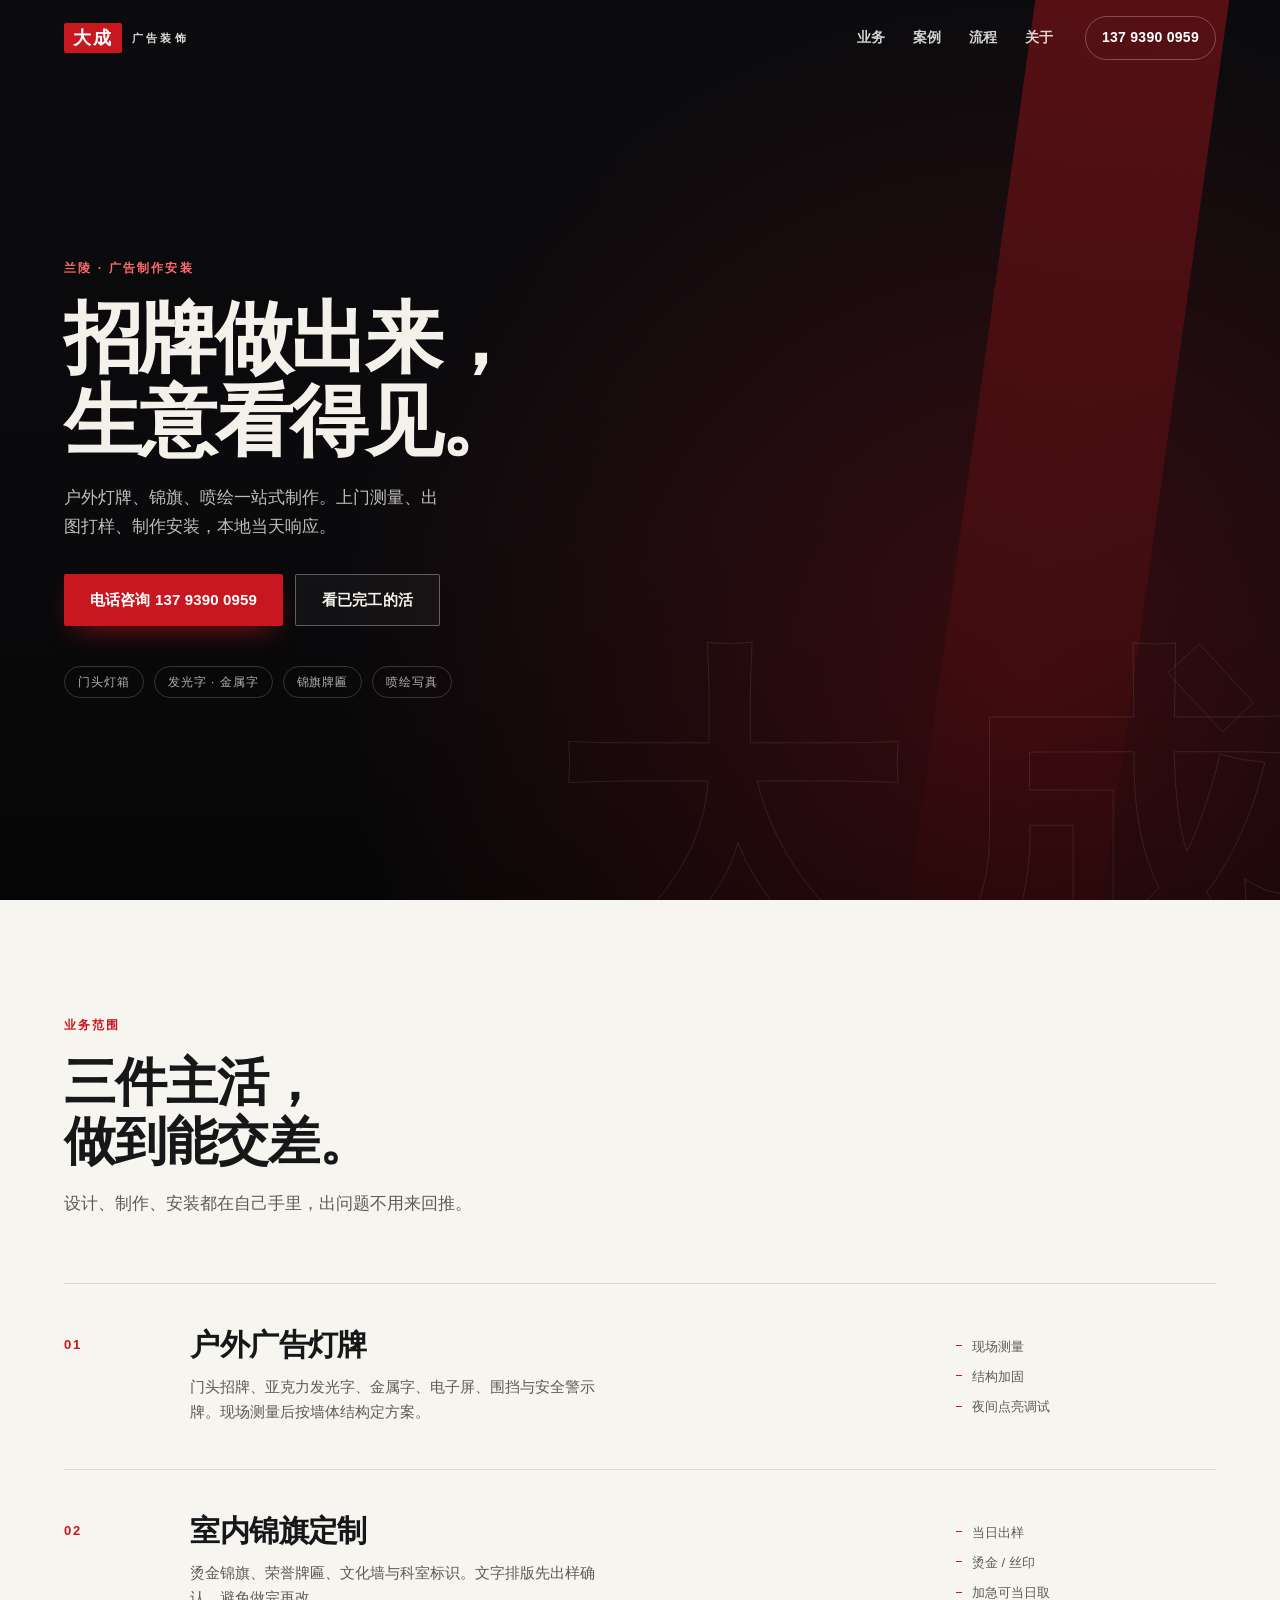
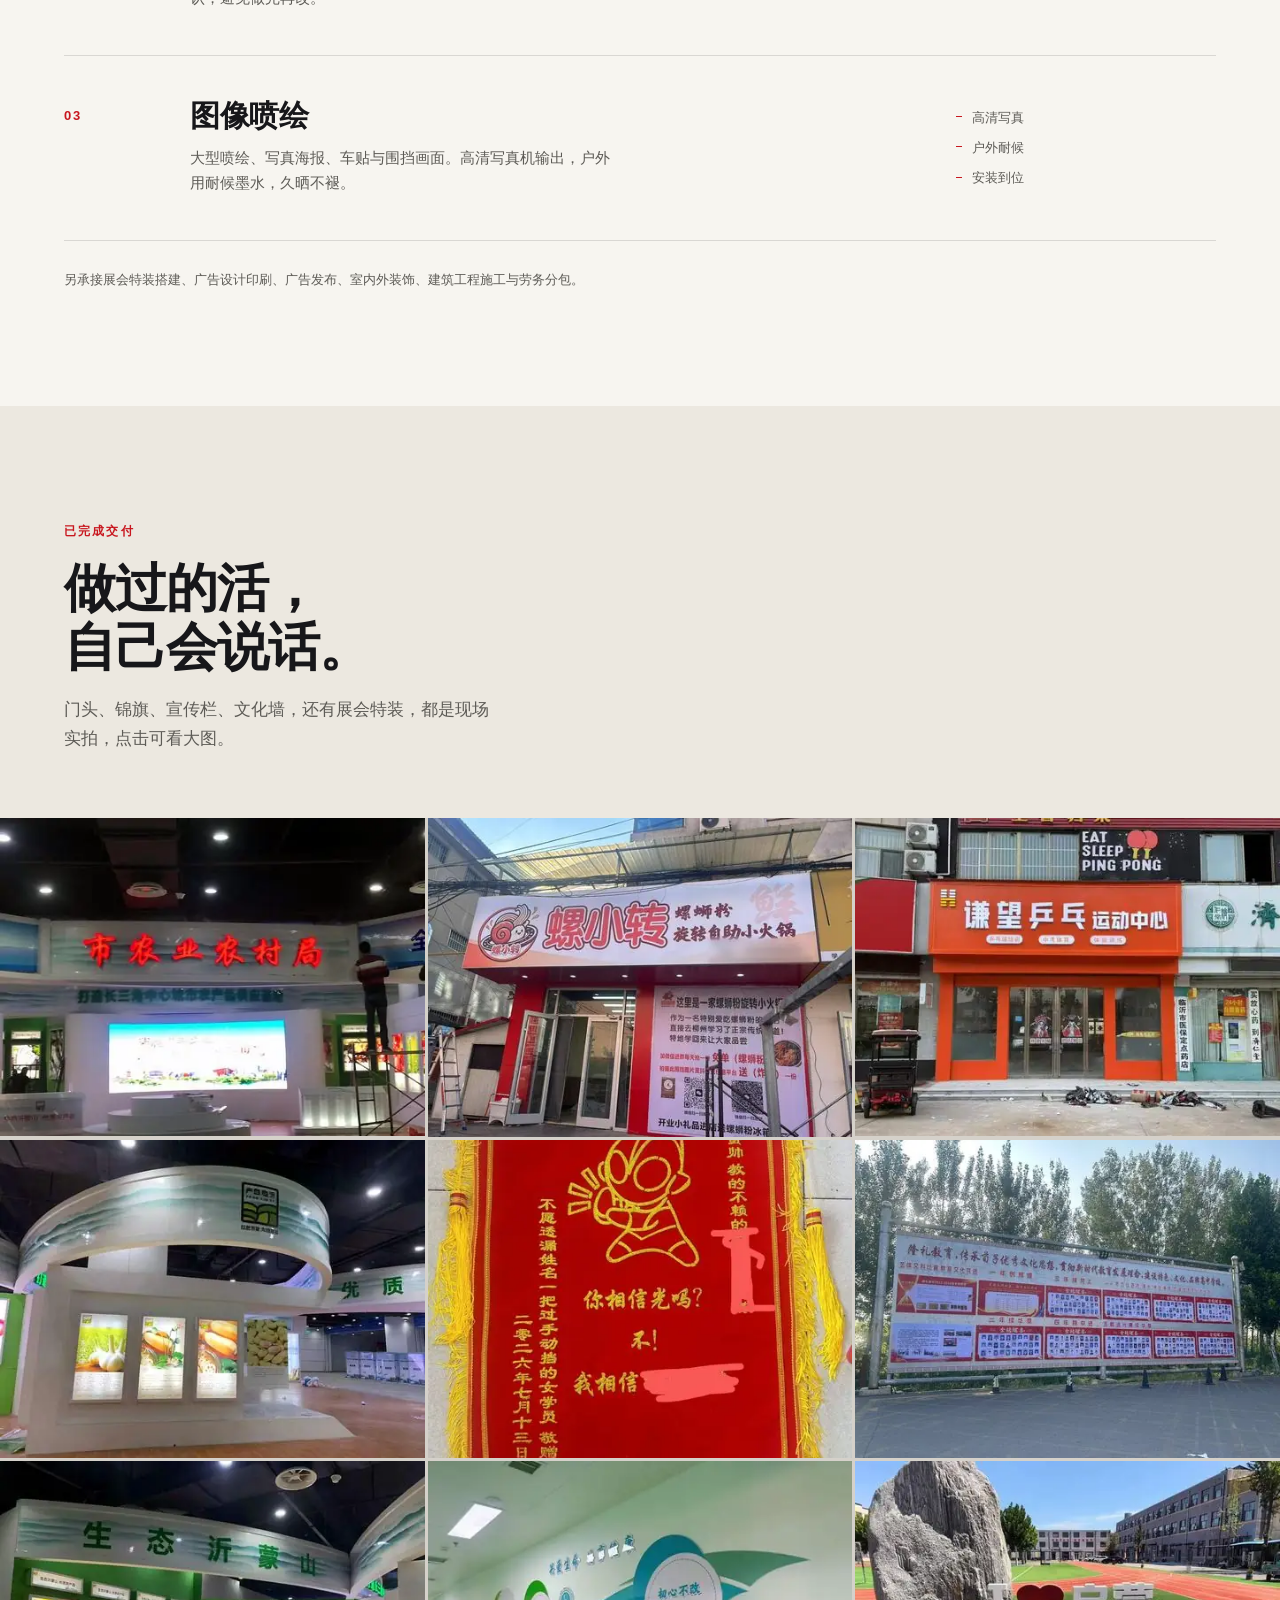
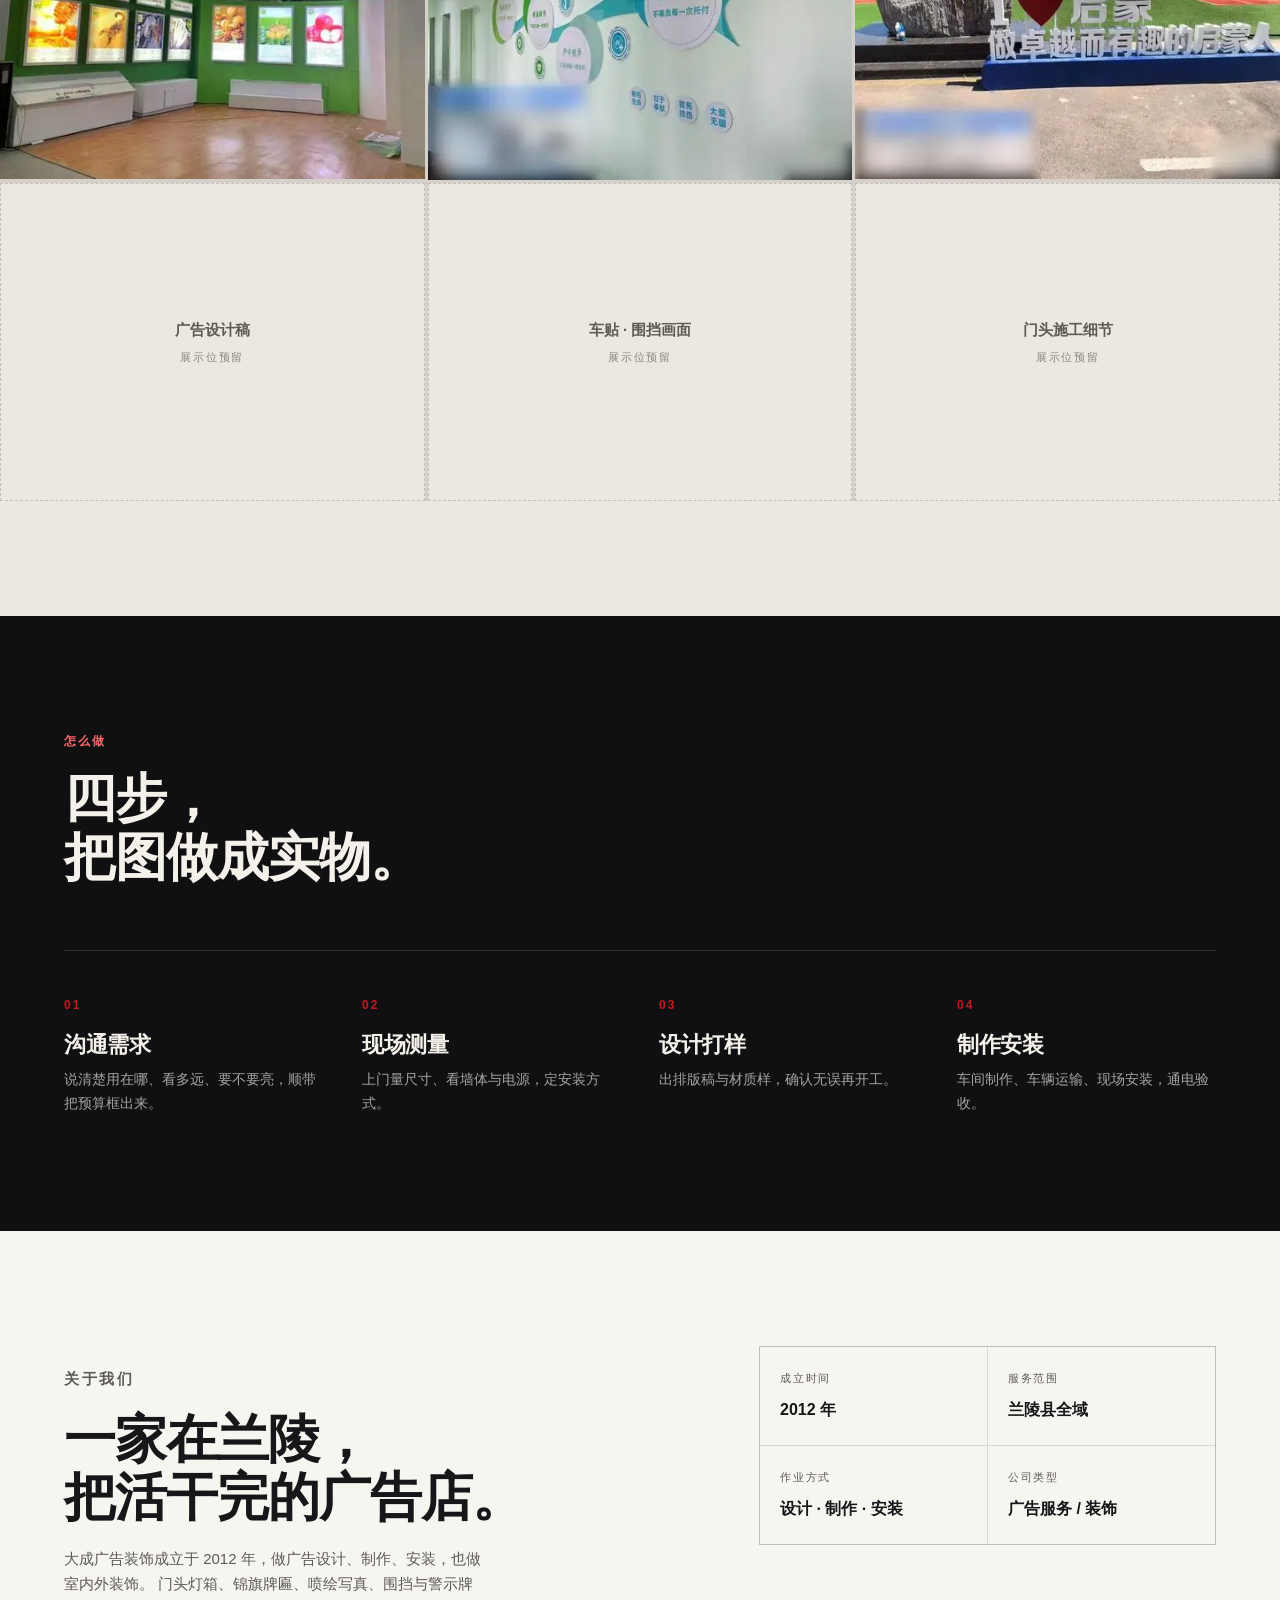
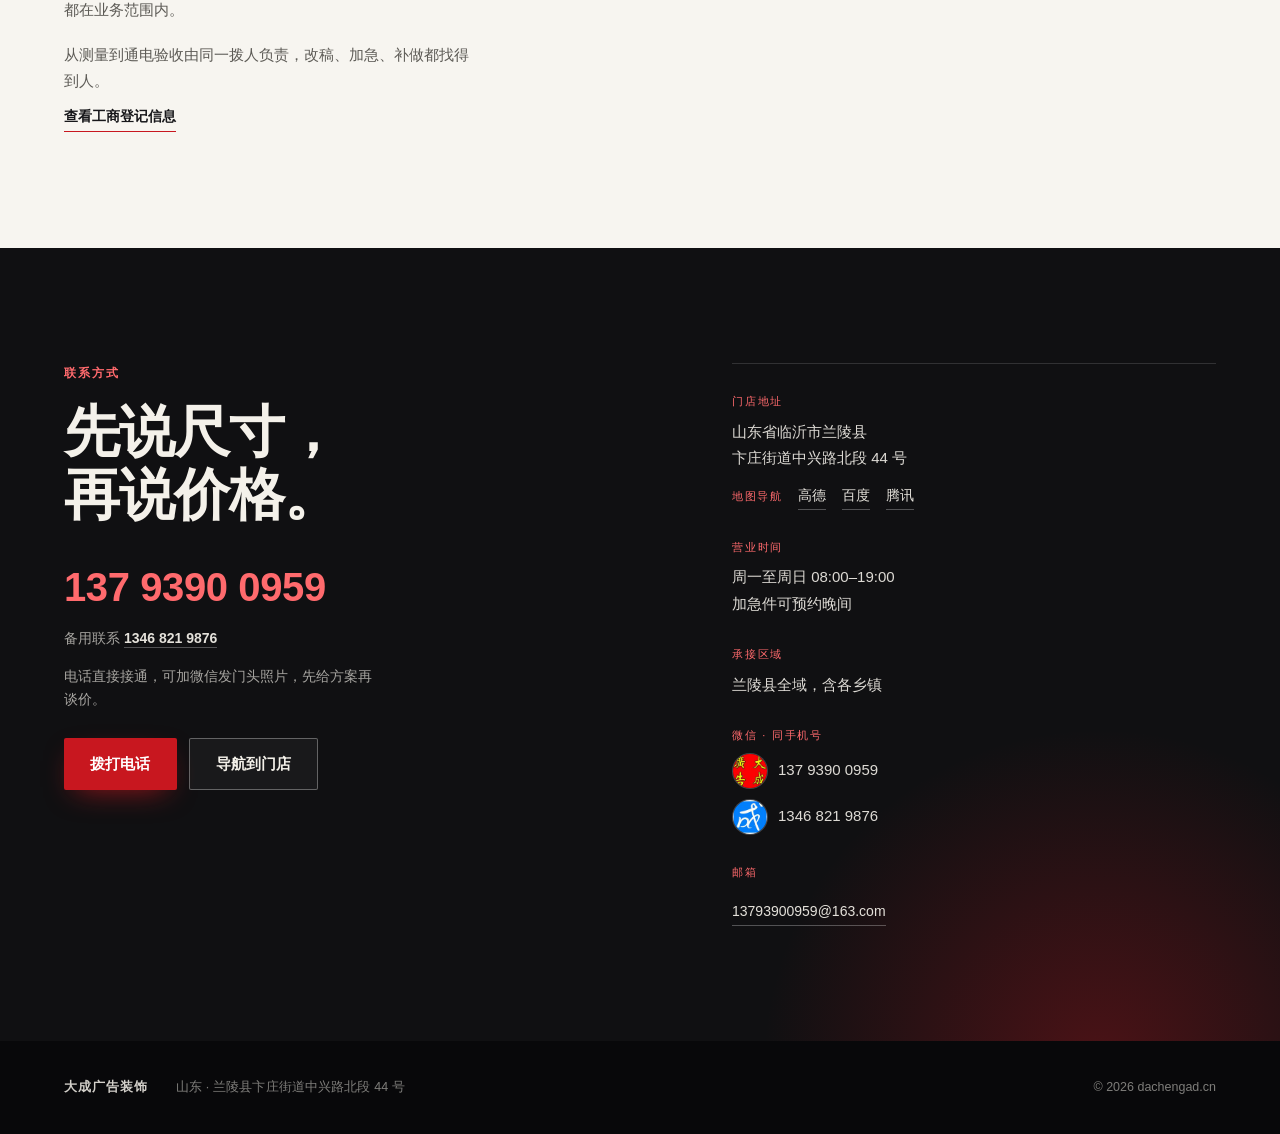
==== commit b42eeb0b: "feat: 重构图片结构并新增案例大图灯箱功能 - 重新组织图片目录为品牌资产与案例图分类 - 新增案例点击查看大图的灯箱交互 - 更新所有图片为响应式 srcset 格式 - 优化微信头像预加载与尺" ====
--- a/index.html
+++ b/index.html
@@ -17,13 +17,15 @@
 <meta property="og:title" content="大成广告装饰 · 户外灯牌 / 锦旗定制 / 图像喷绘" />
 <meta property="og:description" content="本地广告制作安装：门头灯箱、锦旗、喷绘。设计、制作、安装一体，兰陵县当天响应。" />
 <meta property="og:url" content="https://dachengad.cn/" />
-<meta property="og:image" content="https://dachengad.cn/assets/img/og-cover.jpg" />
+<meta property="og:image" content="https://dachengad.cn/assets/img/brand/og-cover.jpg" />
 <meta name="twitter:card" content="summary_large_image" />
 
 <link rel="icon" href="favicon.ico" sizes="48x48" />
-<link rel="icon" type="image/png" href="assets/img/icon-192.png" sizes="192x192" />
-<link rel="apple-touch-icon" href="assets/img/apple-touch-icon.png" />
+<link rel="icon" type="image/png" href="assets/img/brand/icon-192.png" sizes="192x192" />
+<link rel="apple-touch-icon" href="assets/img/brand/apple-touch-icon.png" />
 <link rel="manifest" href="site.webmanifest" />
+<link rel="preload" as="image" href="assets/img/brand/wechat-main.jpg" fetchpriority="high" />
+<link rel="preload" as="image" href="assets/img/brand/wechat-second.jpg" fetchpriority="high" />
 <link rel="stylesheet" href="assets/css/styles.css" />
 
 <script type="application/ld+json">
@@ -33,8 +35,8 @@
   "name": "大成广告装饰",
   "alternateName": "大成广告",
   "url": "https://dachengad.cn/",
-  "logo": "https://dachengad.cn/assets/img/logo.png",
-  "image": "https://dachengad.cn/assets/img/og-cover.jpg",
+  "logo": "https://dachengad.cn/assets/img/brand/logo.png",
+  "image": "https://dachengad.cn/assets/img/brand/og-cover.jpg",
   "telephone": "+86-137-9390-0959",
   "email": "13793900959@163.com",
   "contactPoint": [
@@ -194,62 +196,116 @@
       <header class="section__head" data-reveal>
         <p class="eyebrow">已完成交付</p>
         <h2 class="section__title">做过的活，<br />自己会说话。</h2>
-        <p class="section__lede">门头、锦旗、宣传栏、文化墙，还有展会特装，都是现场实拍。</p>
+        <p class="section__lede">门头、锦旗、宣传栏、文化墙，还有展会特装，都是现场实拍，点击可看大图。</p>
       </header>
     </div>
 
     <div class="grid" data-reveal>
       <figure class="tile">
-        <img src="assets/img/case-expo-1.jpg" width="1280" height="960" loading="lazy" decoding="async"
-          alt="市农业农村局展会特装展台，红色发光字门头与大型LED屏" />
+        <picture>
+          <source type="image/webp" sizes="(max-width: 680px) 100vw, (max-width: 900px) 50vw, 33vw"
+            srcset="assets/img/cases/case-expo-1-480.webp 480w, assets/img/cases/case-expo-1.webp 960w" />
+          <img src="assets/img/cases/case-expo-1.jpg" width="960" height="720" loading="lazy" decoding="async"
+            sizes="(max-width: 680px) 100vw, (max-width: 900px) 50vw, 33vw"
+            srcset="assets/img/cases/case-expo-1-480.jpg 480w, assets/img/cases/case-expo-1.jpg 960w"
+            alt="市农业农村局展会特装展台，红色发光字门头与大型LED屏" />
+        </picture>
         <figcaption><span>展会特装</span>市农业农村局 · 展台搭建</figcaption>
       </figure>
 
       <figure class="tile">
-        <img src="assets/img/case-luosifen.jpg" width="1280" height="960" loading="lazy" decoding="async"
-          alt="螺小转螺蛳粉门头喷绘招牌，红色底板配品牌字体" />
+        <picture>
+          <source type="image/webp" sizes="(max-width: 680px) 100vw, (max-width: 900px) 50vw, 33vw"
+            srcset="assets/img/cases/case-luosifen-480.webp 480w, assets/img/cases/case-luosifen.webp 960w" />
+          <img src="assets/img/cases/case-luosifen.jpg" width="960" height="720" loading="lazy" decoding="async"
+            sizes="(max-width: 680px) 100vw, (max-width: 900px) 50vw, 33vw"
+            srcset="assets/img/cases/case-luosifen-480.jpg 480w, assets/img/cases/case-luosifen.jpg 960w"
+            alt="螺小转螺蛳粉门头喷绘招牌，红色底板配品牌字体" />
+        </picture>
         <figcaption><span>门头喷绘</span>螺小转 · 餐饮门头</figcaption>
       </figure>
 
       <figure class="tile">
-        <img src="assets/img/case-pingpong.jpg" width="1280" height="960" loading="lazy" decoding="async"
-          alt="谦望乒乓运动中心门头灯箱招牌，橙色铝塑板底板" />
+        <picture>
+          <source type="image/webp" sizes="(max-width: 680px) 100vw, (max-width: 900px) 50vw, 33vw"
+            srcset="assets/img/cases/case-pingpong-480.webp 480w, assets/img/cases/case-pingpong.webp 960w" />
+          <img src="assets/img/cases/case-pingpong.jpg" width="960" height="720" loading="lazy" decoding="async"
+            sizes="(max-width: 680px) 100vw, (max-width: 900px) 50vw, 33vw"
+            srcset="assets/img/cases/case-pingpong-480.jpg 480w, assets/img/cases/case-pingpong.jpg 960w"
+            alt="谦望乒乓运动中心门头灯箱招牌，橙色铝塑板底板" />
+        </picture>
         <figcaption><span>门头灯箱</span>谦望乒乓 · 运动中心</figcaption>
       </figure>
 
       <figure class="tile">
-        <img src="assets/img/case-expo-2.jpg" width="1280" height="960" loading="lazy" decoding="async"
-          alt="产自临沂展会环形吊顶展位，灯箱墙面与农产图片灯片" />
+        <picture>
+          <source type="image/webp" sizes="(max-width: 680px) 100vw, (max-width: 900px) 50vw, 33vw"
+            srcset="assets/img/cases/case-expo-2-480.webp 480w, assets/img/cases/case-expo-2.webp 960w" />
+          <img src="assets/img/cases/case-expo-2.jpg" width="960" height="720" loading="lazy" decoding="async"
+            sizes="(max-width: 680px) 100vw, (max-width: 900px) 50vw, 33vw"
+            srcset="assets/img/cases/case-expo-2-480.jpg 480w, assets/img/cases/case-expo-2.jpg 960w"
+            alt="产自临沂展会环形吊顶展位，灯箱墙面与农产图片灯片" />
+        </picture>
         <figcaption><span>展会特装</span>产自临沂 · 环形展位</figcaption>
       </figure>
 
       <figure class="tile">
-        <img src="assets/img/case-pennant.jpg" width="1280" height="1707" loading="lazy" decoding="async"
-          alt="红色烫金锦旗，金色流苏与烫金文字" />
+        <picture>
+          <source type="image/webp" sizes="(max-width: 680px) 100vw, (max-width: 900px) 50vw, 33vw"
+            srcset="assets/img/cases/case-pennant-480.webp 480w, assets/img/cases/case-pennant.webp 960w" />
+          <img src="assets/img/cases/case-pennant.jpg" width="960" height="1280" loading="lazy" decoding="async"
+            sizes="(max-width: 680px) 100vw, (max-width: 900px) 50vw, 33vw"
+            srcset="assets/img/cases/case-pennant-480.jpg 480w, assets/img/cases/case-pennant.jpg 960w"
+            alt="红色烫金锦旗，金色流苏与烫金文字" />
+        </picture>
         <figcaption><span>锦旗定制</span>烫金锦旗 · 送赠留念</figcaption>
       </figure>
 
       <figure class="tile">
-        <img src="assets/img/case-board.jpg" width="1280" height="960" loading="lazy" decoding="async"
-          alt="校园园区大型宣传栏，金属框架与整幅喷绘版面" />
+        <picture>
+          <source type="image/webp" sizes="(max-width: 680px) 100vw, (max-width: 900px) 50vw, 33vw"
+            srcset="assets/img/cases/case-board-480.webp 480w, assets/img/cases/case-board.webp 960w" />
+          <img src="assets/img/cases/case-board.jpg" width="960" height="720" loading="lazy" decoding="async"
+            sizes="(max-width: 680px) 100vw, (max-width: 900px) 50vw, 33vw"
+            srcset="assets/img/cases/case-board-480.jpg 480w, assets/img/cases/case-board.jpg 960w"
+            alt="校园园区大型宣传栏，金属框架与整幅喷绘版面" />
+        </picture>
         <figcaption><span>园区展示牌</span>校园宣传栏 · 荣誉榜</figcaption>
       </figure>
 
       <figure class="tile">
-        <img src="assets/img/case-expo-3.jpg" width="1280" height="960" loading="lazy" decoding="async"
-          alt="生态沂蒙山农产品展区特装，绿色墙板与灯箱图版" />
+        <picture>
+          <source type="image/webp" sizes="(max-width: 680px) 100vw, (max-width: 900px) 50vw, 33vw"
+            srcset="assets/img/cases/case-expo-3-480.webp 480w, assets/img/cases/case-expo-3.webp 960w" />
+          <img src="assets/img/cases/case-expo-3.jpg" width="960" height="720" loading="lazy" decoding="async"
+            sizes="(max-width: 680px) 100vw, (max-width: 900px) 50vw, 33vw"
+            srcset="assets/img/cases/case-expo-3-480.jpg 480w, assets/img/cases/case-expo-3.jpg 960w"
+            alt="生态沂蒙山农产品展区特装，绿色墙板与灯箱图版" />
+        </picture>
         <figcaption><span>展会特装</span>生态沂蒙山 · 农产品展区</figcaption>
       </figure>
 
       <figure class="tile">
-        <img src="assets/img/case-culture.jpg" width="1280" height="960" loading="lazy" decoding="async"
-          alt="医院室内文化墙，圆形亚克力造型与标语版面" />
+        <picture>
+          <source type="image/webp" sizes="(max-width: 680px) 100vw, (max-width: 900px) 50vw, 33vw"
+            srcset="assets/img/cases/case-culture-480.webp 480w, assets/img/cases/case-culture.webp 960w" />
+          <img src="assets/img/cases/case-culture.jpg" width="960" height="720" loading="lazy" decoding="async"
+            sizes="(max-width: 680px) 100vw, (max-width: 900px) 50vw, 33vw"
+            srcset="assets/img/cases/case-culture-480.jpg 480w, assets/img/cases/case-culture.jpg 960w"
+            alt="医院室内文化墙，圆形亚克力造型与标语版面" />
+        </picture>
         <figcaption><span>室内文化墙</span>医院科室 · 文化展示</figcaption>
       </figure>
 
       <figure class="tile">
-        <img src="assets/img/case-kids.jpg" width="1280" height="960" loading="lazy" decoding="async"
-          alt="幼儿园园区立体标识与景观石，蓝色底座与白色立体字" />
+        <picture>
+          <source type="image/webp" sizes="(max-width: 680px) 100vw, (max-width: 900px) 50vw, 33vw"
+            srcset="assets/img/cases/case-kids-480.webp 480w, assets/img/cases/case-kids.webp 960w" />
+          <img src="assets/img/cases/case-kids.jpg" width="960" height="720" loading="lazy" decoding="async"
+            sizes="(max-width: 680px) 100vw, (max-width: 900px) 50vw, 33vw"
+            srcset="assets/img/cases/case-kids-480.jpg 480w, assets/img/cases/case-kids.jpg 960w"
+            alt="幼儿园园区立体标识与景观石，蓝色底座与白色立体字" />
+        </picture>
         <figcaption><span>立体标识</span>幼儿园 · 园区成果栏</figcaption>
       </figure>
 
@@ -388,13 +444,13 @@
           <dd>
             <ul class="wx">
               <li>
-                <img src="assets/img/wechat-main.jpg" width="176" height="176" loading="lazy"
-                  alt="大成广告红色微信头像" />
+                <img src="assets/img/brand/wechat-main.jpg" width="96" height="96" loading="eager"
+                  fetchpriority="high" decoding="async" alt="大成广告红色微信头像" />
                 <span>137 9390 0959</span>
               </li>
               <li>
-                <img src="assets/img/wechat-second.jpg" width="176" height="176" loading="lazy"
-                  alt="蓝色微信头像，第二联系人" />
+                <img src="assets/img/brand/wechat-second.jpg" width="96" height="96" loading="eager"
+                  fetchpriority="high" decoding="async" alt="蓝色微信头像，第二联系人" />
                 <span>1346 821 9876</span>
               </li>
             </ul>
@@ -423,6 +479,17 @@
   <strong>137 9390 0959</strong>
 </a>
 
+<div class="lb" id="lb" hidden role="dialog" aria-modal="true" aria-label="案例大图">
+  <button class="lb__close" type="button" aria-label="关闭大图">&times;</button>
+  <div class="lb__inner">
+    <figure class="lb__fig">
+      <img class="lb__thumb" alt="" aria-hidden="true" />
+      <img class="lb__img" alt="" />
+    </figure>
+    <p class="lb__cap"></p>
+  </div>
+</div>
+
 <script src="assets/js/main.js" defer></script>
 </body>
 </html>
--- a/assets/css/styles.css
+++ b/assets/css/styles.css
@@ -4,8 +4,6 @@
 
 :root {
   --ink: #101012;
-  --ink-2: #1b1b1f;
-  --ink-3: #2a2a30;
   --paper: #f7f5f0;
   --paper-2: #ece8e0;
   --text: #17171a;
@@ -112,7 +110,6 @@
 }
 
 .section__head--light .section__title { color: var(--text-invert); }
-.section__head--light .section__lede { color: var(--text-invert-soft); }
 
 /* ---------- 按钮 ---------- */
 
@@ -154,7 +151,7 @@
   color: var(--text);
   border-bottom: 1px solid var(--accent);
   padding-bottom: 2px;
-  transition: color 0.2s var(--ease), gap 0.2s var(--ease);
+  transition: color 0.2s var(--ease);
 }
 .link:hover { color: var(--accent); }
 
@@ -427,11 +424,19 @@
   background: #d9d5cc;
 }
 
+.tile[data-full] { cursor: zoom-in; }
+
+.tile picture {
+  display: block;
+  width: 100%;
+  height: 100%;
+}
+
 .tile img {
   width: 100%;
   height: 100%;
   object-fit: cover;
-  transition: transform 0.8s var(--ease), filter 0.5s var(--ease);
+  transition: transform 0.8s var(--ease);
 }
 .tile:hover img { transform: scale(1.05); }
 
@@ -600,22 +605,21 @@
   font-size: 14px;
   color: var(--text-invert-soft);
 }
-.contact__alt a {
-  font-weight: 700;
-  color: rgba(244, 241, 234, 0.94);
-  border-bottom: 1px solid rgba(255, 255, 255, 0.3);
+
+/* 深色区文字链接：备用电话、地图入口、邮箱 */
+.contact__alt a,
+.contact__link,
+.maps a {
+  color: rgba(244, 241, 234, 0.93);
+  border-bottom: 1px solid rgba(255, 255, 255, 0.28);
   padding-bottom: 1px;
   transition: color 0.2s var(--ease), border-color 0.2s var(--ease);
 }
-.contact__alt a:hover { color: var(--accent-soft); border-color: var(--accent-soft); }
-
-.contact__link {
-  color: rgba(244, 241, 234, 0.92);
-  border-bottom: 1px solid rgba(255, 255, 255, 0.26);
-  padding-bottom: 1px;
-  transition: color 0.2s var(--ease), border-color 0.2s var(--ease);
-}
-.contact__link:hover { color: var(--accent-soft); border-color: var(--accent-soft); }
+.contact__alt a:hover,
+.contact__link:hover,
+.maps a:hover { color: var(--accent-soft); border-color: var(--accent-soft); }
+
+.contact__alt a { font-weight: 700; }
 
 .contact__info dd .contact__link {
   display: inline-block;
@@ -635,14 +639,7 @@
   letter-spacing: 0.14em;
   color: var(--accent-soft);
 }
-.maps a {
-  font-size: 14px;
-  color: rgba(244, 241, 234, 0.92);
-  border-bottom: 1px solid rgba(255, 255, 255, 0.26);
-  padding-bottom: 1px;
-  transition: color 0.2s var(--ease), border-color 0.2s var(--ease);
-}
-.maps a:hover { color: var(--accent-soft); border-color: var(--accent-soft); }
+.maps a { font-size: 14px; }
 
 .wx {
   display: grid;
@@ -740,6 +737,90 @@
 .callbar span { font-size: 13px; font-weight: 700; letter-spacing: 0.04em; }
 .callbar strong { font-size: 16px; font-weight: 800; letter-spacing: 0.02em; }
 
+/* ---------- 案例大图 ---------- */
+
+.lb {
+  position: fixed;
+  inset: 0;
+  z-index: 200;
+  display: flex;
+  align-items: center;
+  justify-content: center;
+  padding: clamp(14px, 3vw, 40px);
+  background: rgba(6, 6, 8, 0.95);
+  backdrop-filter: blur(8px);
+  opacity: 0;
+  transition: opacity 0.28s var(--ease);
+}
+.lb[hidden] { display: none; }
+.lb.is-open { opacity: 1; }
+
+.lb__inner {
+  display: flex;
+  flex-direction: column;
+  align-items: center;
+  gap: 14px;
+  max-width: 100%;
+}
+
+.lb__fig {
+  position: relative;
+  margin: 0;
+  line-height: 0;
+}
+
+.lb__img {
+  display: block;
+  max-width: min(1280px, 92vw);
+  max-height: 82vh;
+  width: auto;
+  height: auto;
+  object-fit: contain;
+  opacity: 0;
+  transition: opacity 0.4s var(--ease);
+}
+.lb__img.is-ready { opacity: 1; }
+
+/* 先显示已缓存的缩略图，大图加载完成后淡入覆盖 */
+.lb__thumb {
+  position: absolute;
+  inset: 0;
+  width: 100%;
+  height: 100%;
+  object-fit: contain;
+  filter: blur(1.5px);
+  transition: opacity 0.3s var(--ease);
+}
+.lb__thumb.is-hidden { opacity: 0; }
+
+.lb__cap {
+  font-size: 13px;
+  letter-spacing: 0.02em;
+  color: rgba(244, 241, 234, 0.66);
+  text-align: center;
+}
+
+.lb__close {
+  position: absolute;
+  top: clamp(12px, 2vw, 24px);
+  right: clamp(12px, 2vw, 24px);
+  width: 44px;
+  height: 44px;
+  display: grid;
+  place-items: center;
+  font-size: 24px;
+  line-height: 1;
+  color: #fff;
+  background: rgba(255, 255, 255, 0.08);
+  border: 1px solid rgba(255, 255, 255, 0.22);
+  border-radius: 50%;
+  cursor: pointer;
+  transition: background-color 0.2s var(--ease), border-color 0.2s var(--ease);
+}
+.lb__close:hover { background: rgba(255, 255, 255, 0.16); border-color: #fff; }
+
+body.lb-open { overflow: hidden; }
+
 /* ---------- 入场动画 ---------- */
 
 [data-reveal] {
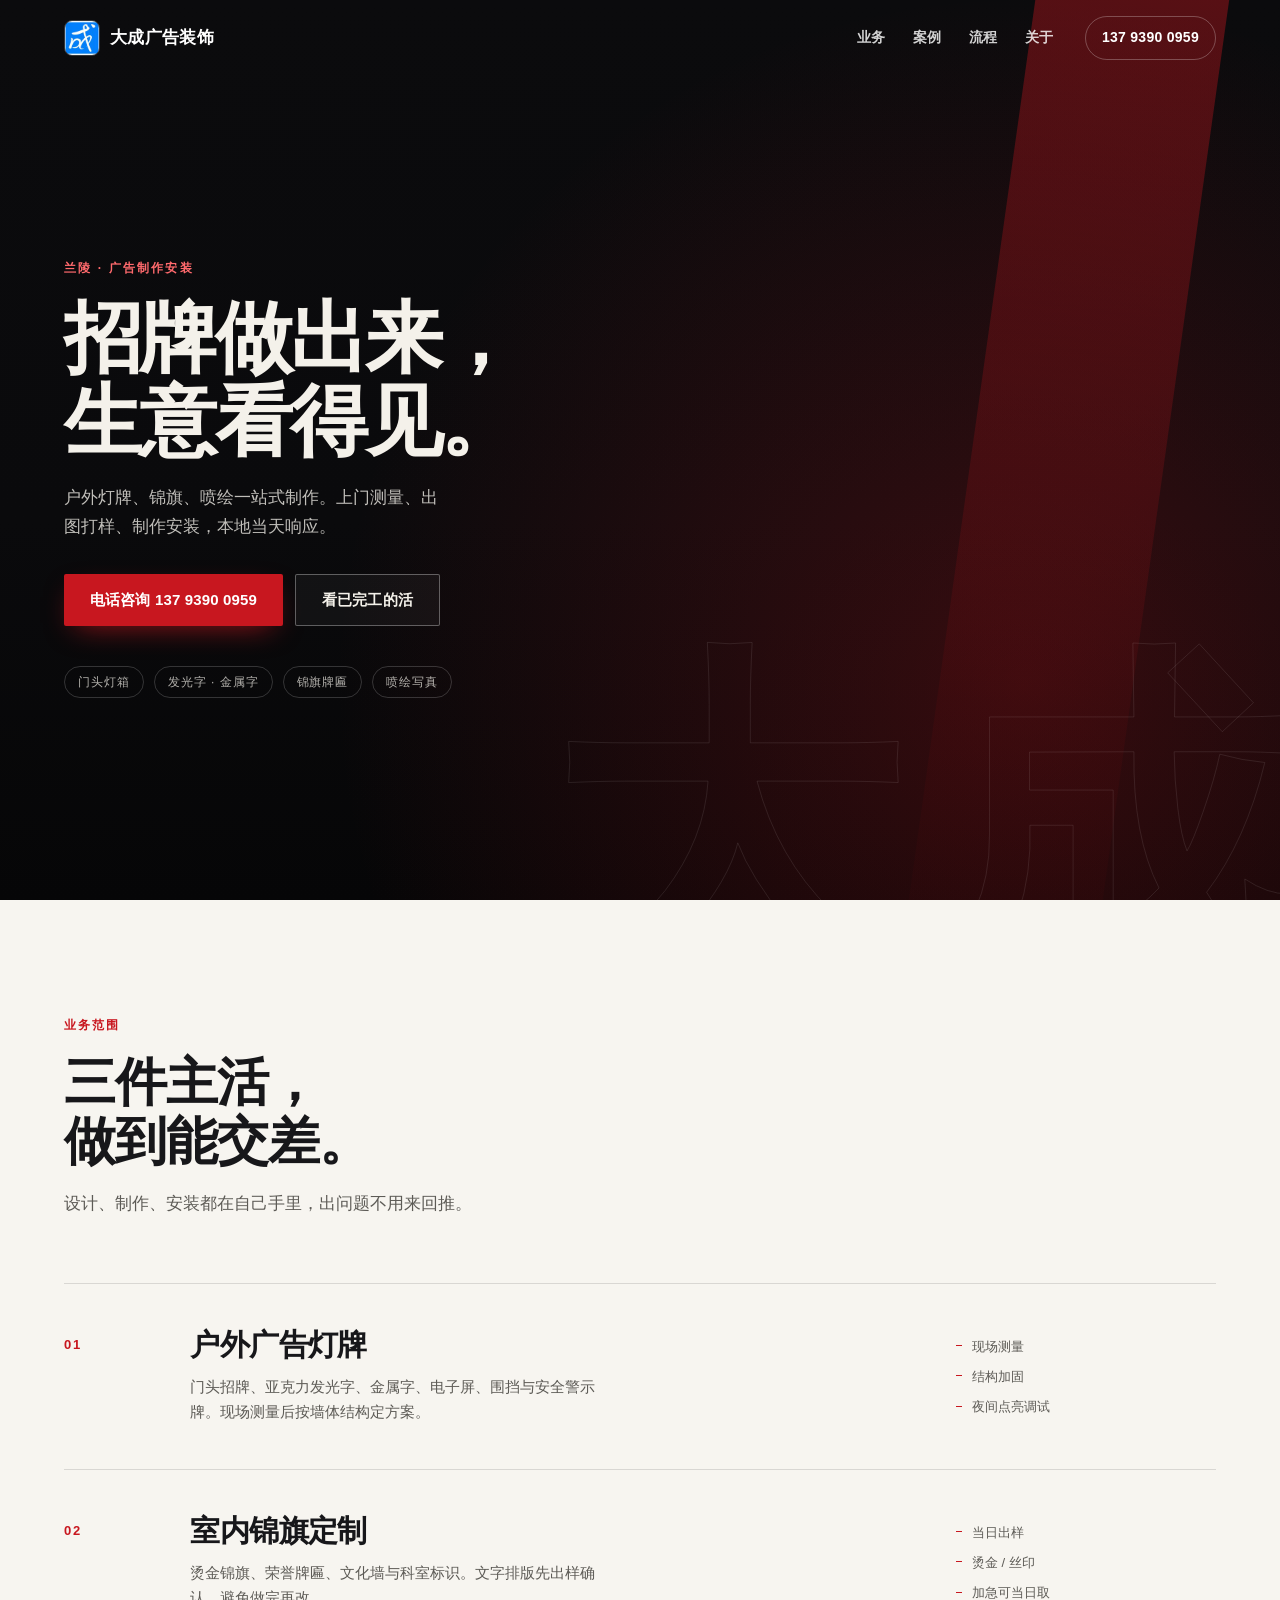
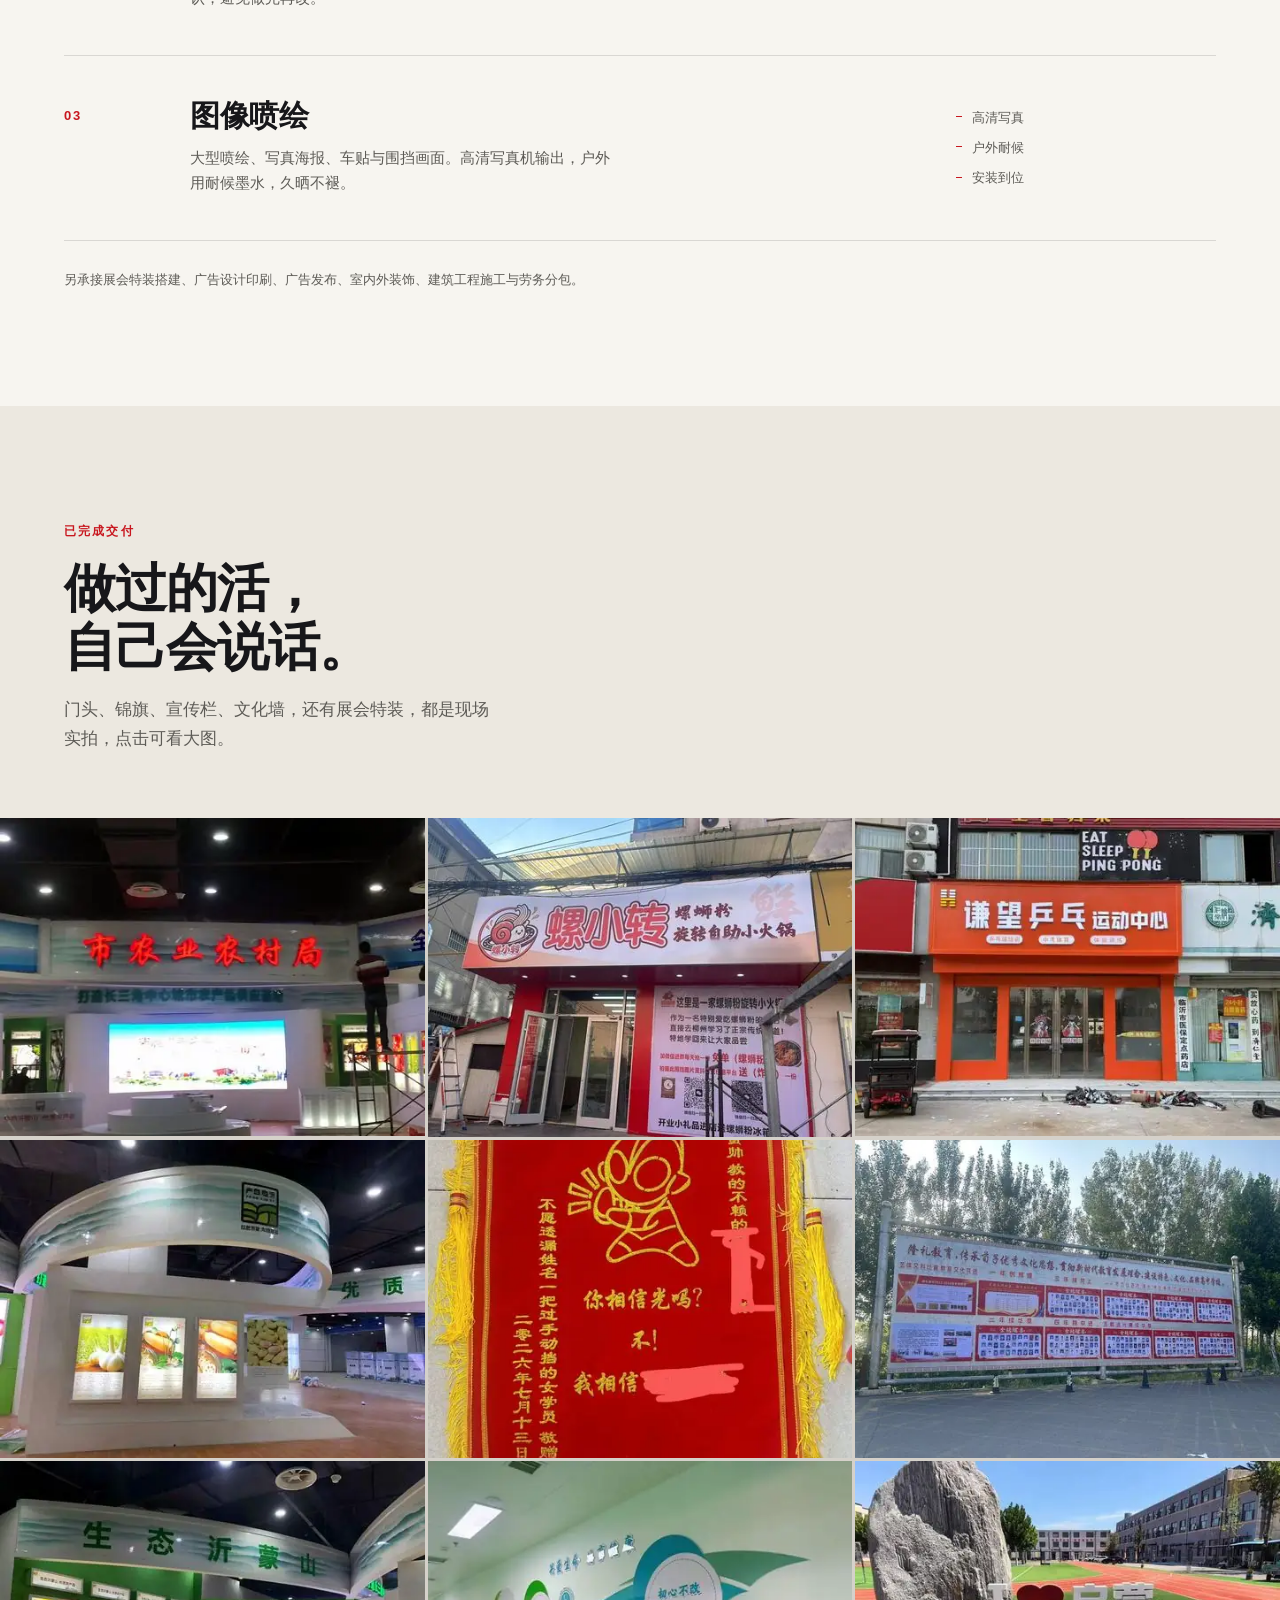
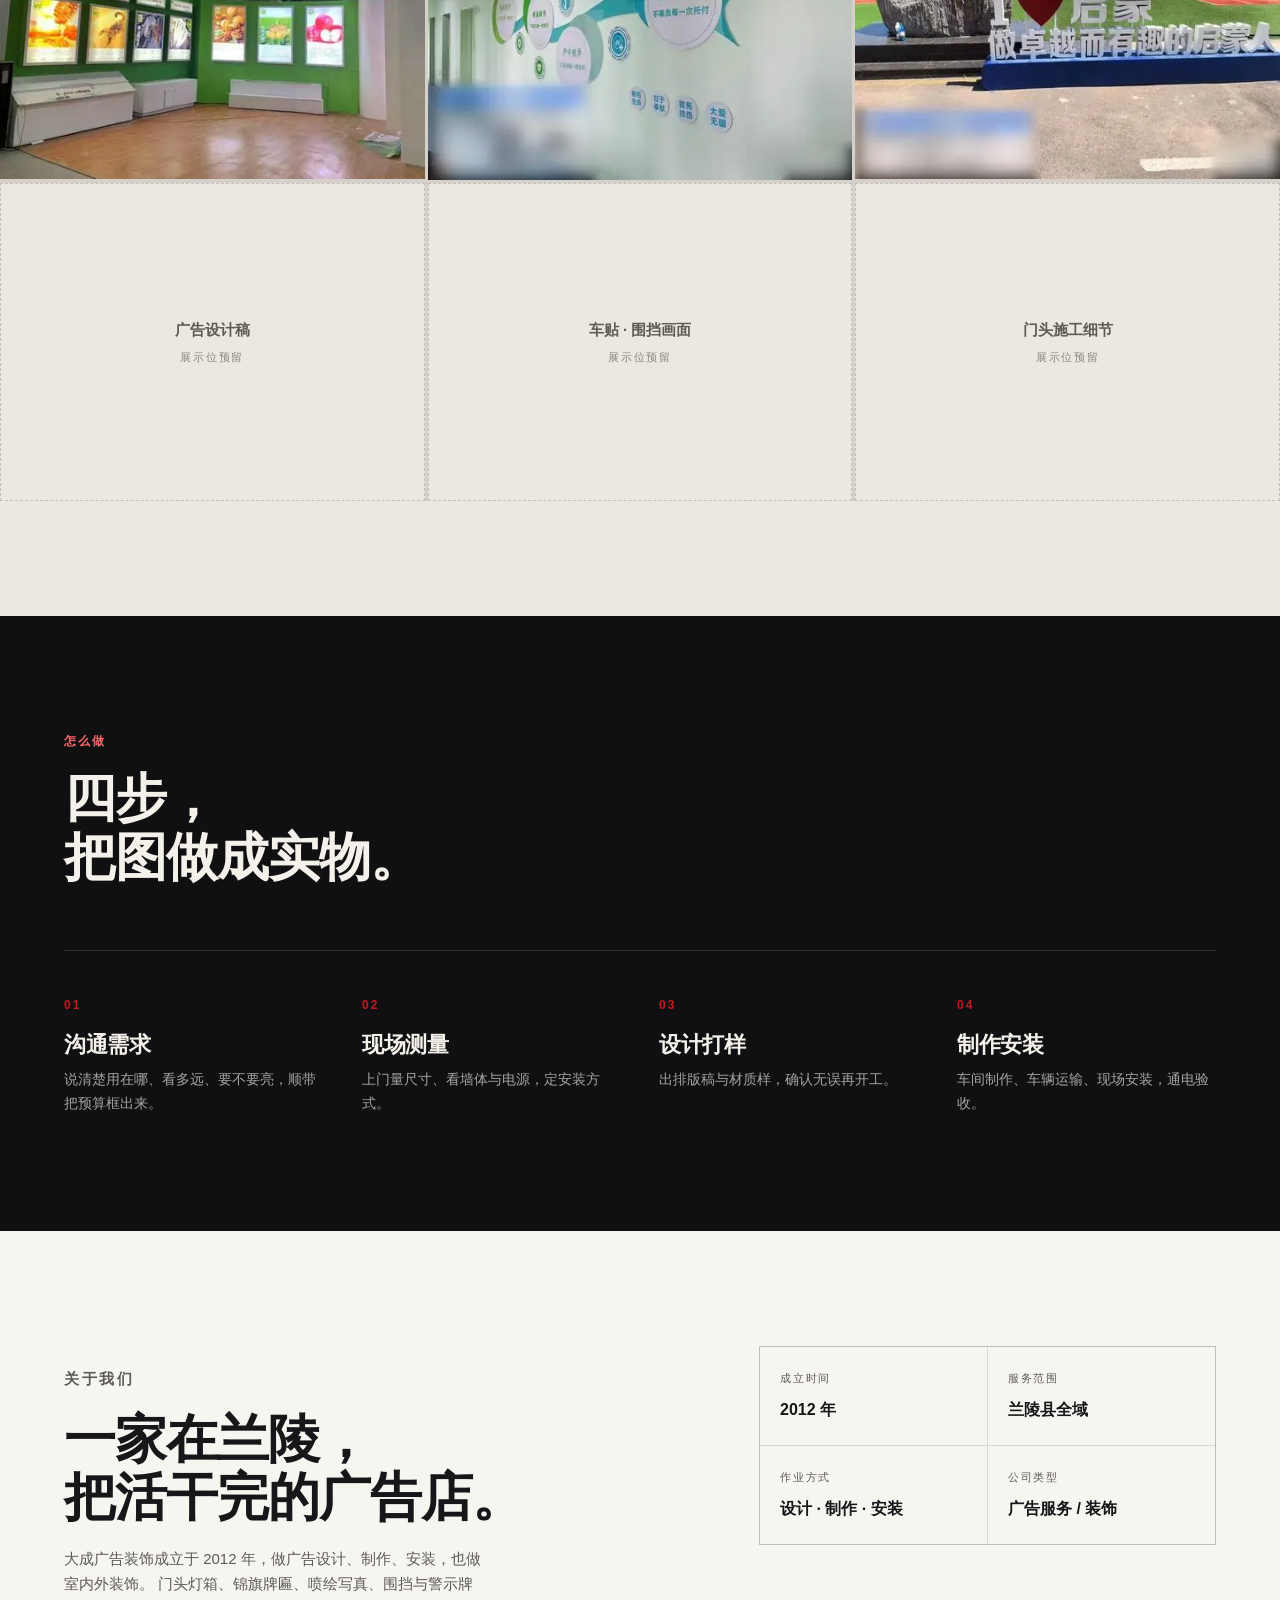
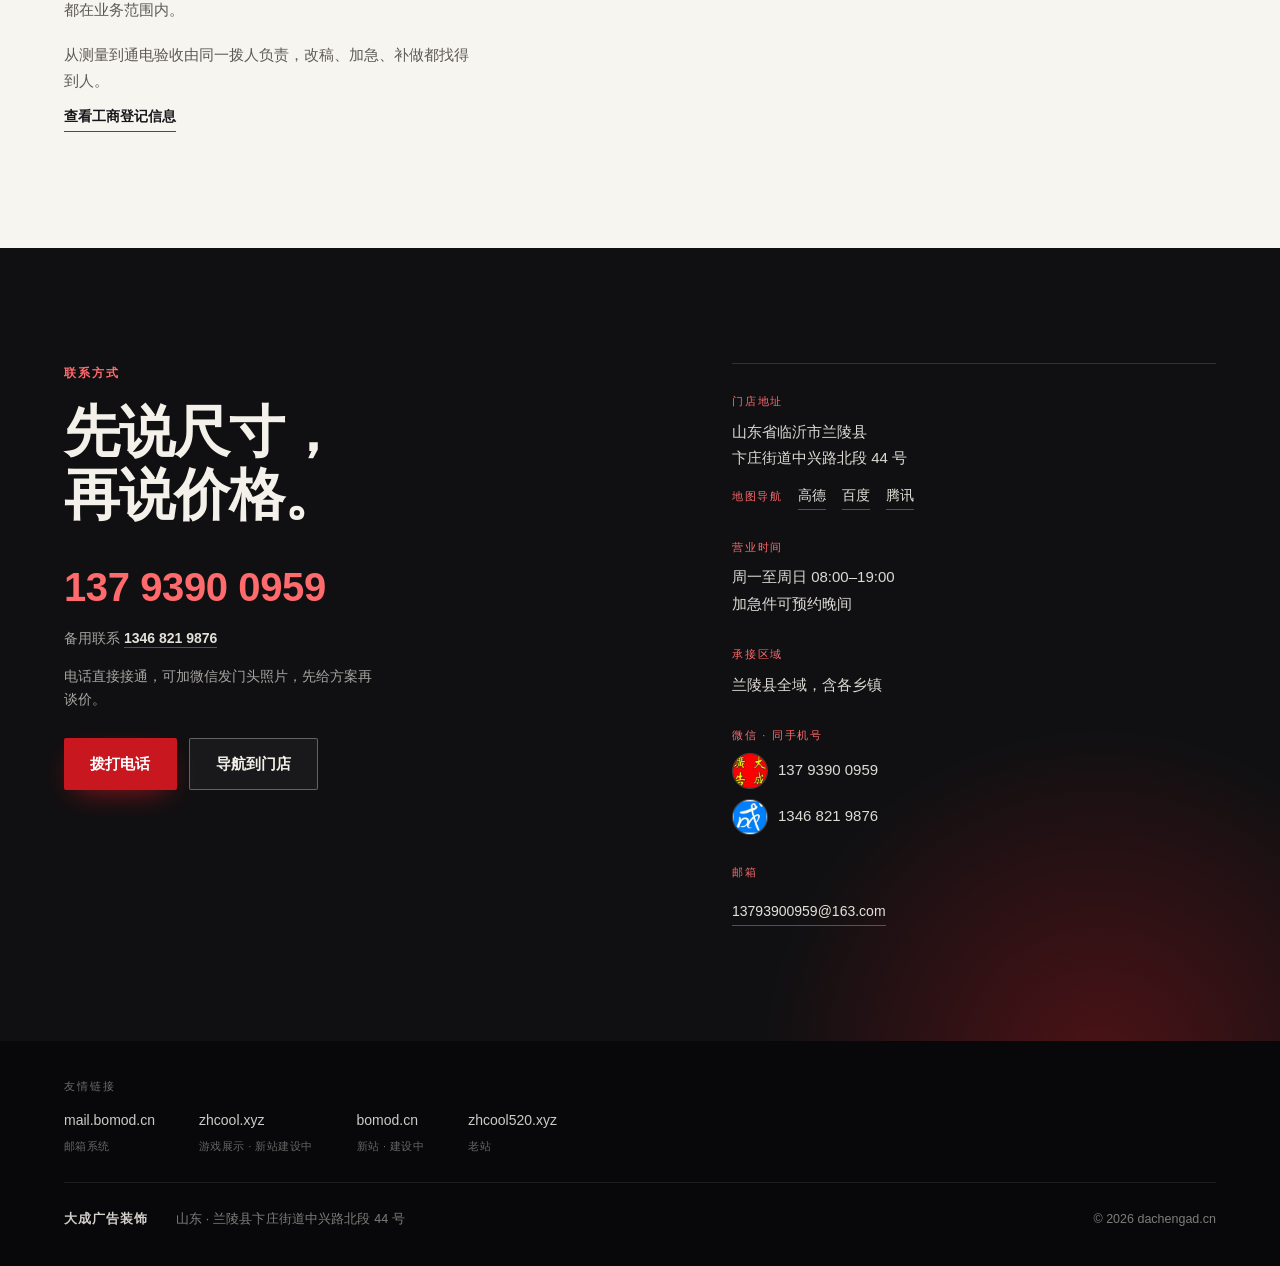
==== commit 718bcd83: "feat: 品牌标识改用蓝色头像，页脚新增友情链接 导航左侧改为蓝色头像加品牌全称；页脚新增邮箱系统、游戏展示、新站、老站四个友情链接；资源版本号更新。" ====
--- a/index.html
+++ b/index.html
@@ -1,4 +1,4 @@
-<!DOCTYPE html>
+﻿<!DOCTYPE html>
 <html lang="zh-CN">
 <head>
 <meta charset="UTF-8" />
@@ -26,7 +26,7 @@
 <link rel="manifest" href="site.webmanifest" />
 <link rel="preload" as="image" href="assets/img/brand/wechat-main.jpg" fetchpriority="high" />
 <link rel="preload" as="image" href="assets/img/brand/wechat-second.jpg" fetchpriority="high" />
-<link rel="stylesheet" href="assets/css/styles.css" />
+<link rel="stylesheet" href="assets/css/styles.css?v=20261115b" />
 
 <script type="application/ld+json">
 {
@@ -85,8 +85,9 @@
 <header class="head" id="head">
   <div class="head__in">
     <a class="brand" href="#top" aria-label="大成广告装饰 首页">
-      <span class="brand__mark">大成</span>
-      <span class="brand__sub">广告装饰</span>
+      <img class="brand__avatar" src="assets/img/brand/wechat-second.jpg" width="36" height="36"
+        alt="大成广告装饰标识" />
+      <span class="brand__name">大成广告装饰</span>
     </a>
     <nav class="nav" aria-label="主导航">
       <a href="#services">业务</a>
@@ -97,8 +98,26 @@
     <a class="head__call" href="tel:13793900959">
       <span>137 9390 0959</span>
     </a>
+    <button class="head__menu" type="button" id="menuBtn" aria-expanded="false" aria-controls="mnav" aria-label="打开导航">
+      <span></span>
+      <span></span>
+    </button>
   </div>
 </header>
+
+<nav class="mnav" id="mnav" hidden aria-label="移动端导航">
+  <ul class="mnav__list">
+    <li><a href="#services"><span>01</span>业务范围</a></li>
+    <li><a href="#cases"><span>02</span>已完成案例</a></li>
+    <li><a href="#process"><span>03</span>制作流程</a></li>
+    <li><a href="#studio"><span>04</span>关于我们</a></li>
+    <li><a href="#contact"><span>05</span>联系方式</a></li>
+  </ul>
+  <div class="mnav__foot">
+    <a class="mnav__call" href="tel:13793900959">137 9390 0959</a>
+    <p>兰陵县卞庄街道中兴路北段 44 号</p>
+  </div>
+</nav>
 
 <main id="main">
 
@@ -467,10 +486,34 @@
 </main>
 
 <footer class="foot">
-  <div class="wrap foot__in">
-    <p class="foot__brand">大成广告装饰</p>
-    <p class="foot__legal">山东 · 兰陵县卞庄街道中兴路北段 44 号</p>
-    <p class="foot__copy">© <span id="year">2026</span> dachengad.cn</p>
+  <div class="wrap">
+    <div class="foot__links">
+      <p class="foot__links-title">友情链接</p>
+      <ul>
+        <li>
+          <a href="https://mail.bomod.cn" target="_blank" rel="noopener">mail.bomod.cn</a>
+          <span>邮箱系统</span>
+        </li>
+        <li>
+          <a href="https://zhcool.xyz" target="_blank" rel="noopener">zhcool.xyz</a>
+          <span>游戏展示 · 新站建设中</span>
+        </li>
+        <li>
+          <a href="https://bomod.cn" target="_blank" rel="noopener">bomod.cn</a>
+          <span>新站 · 建设中</span>
+        </li>
+        <li>
+          <a href="https://zhcool520.xyz" target="_blank" rel="noopener">zhcool520.xyz</a>
+          <span>老站</span>
+        </li>
+      </ul>
+    </div>
+
+    <div class="foot__in">
+      <p class="foot__brand">大成广告装饰</p>
+      <p class="foot__legal">山东 · 兰陵县卞庄街道中兴路北段 44 号</p>
+      <p class="foot__copy">© <span id="year">2026</span> dachengad.cn</p>
+    </div>
   </div>
 </footer>
 
@@ -490,6 +533,6 @@
   </div>
 </div>
 
-<script src="assets/js/main.js" defer></script>
+<script src="assets/js/main.js?v=20261115b" defer></script>
 </body>
 </html>
--- a/assets/css/styles.css
+++ b/assets/css/styles.css
@@ -186,30 +186,28 @@
   display: flex;
   align-items: center;
   gap: 10px;
+  margin-right: auto;
   color: #fff;
 }
-.brand__mark {
-  display: inline-block;
-  padding: 5px 9px 4px;
-  background: var(--accent);
-  color: #fff;
-  font-size: 18px;
-  font-weight: 900;
-  letter-spacing: 0.1em;
-  line-height: 1.15;
-  border-radius: 2px;
-}
-.brand__sub {
-  font-size: 11px;
-  font-weight: 600;
-  letter-spacing: 0.3em;
-  color: rgba(255, 255, 255, 0.86);
+.brand__avatar {
+  display: block;
+  flex: 0 0 auto;
+  width: 36px;
+  height: 36px;
+  border-radius: 8px;
+  object-fit: cover;
+  border: 1px solid rgba(255, 255, 255, 0.18);
+}
+.brand__name {
+  font-size: 17px;
+  font-weight: 800;
+  letter-spacing: 0.02em;
+  line-height: 1.2;
 }
 
 .nav {
   display: flex;
   gap: 28px;
-  margin-left: auto;
 }
 .nav a {
   position: relative;
@@ -233,6 +231,8 @@
 }
 .nav a:hover { color: #fff; }
 .nav a:hover::after { transform: scaleX(1); }
+.nav a.is-active { color: #fff; }
+.nav a.is-active::after { transform: scaleX(1); }
 
 .head__call {
   font-size: 14px;
@@ -245,6 +245,102 @@
   transition: background-color 0.25s var(--ease), border-color 0.25s var(--ease);
 }
 .head__call:hover { background: var(--accent); border-color: var(--accent); color: #fff; }
+
+/* 移动端菜单按钮 */
+.head__menu {
+  display: none;
+  position: relative;
+  flex: 0 0 auto;
+  width: 44px;
+  height: 44px;
+  padding: 0;
+  background: transparent;
+  border: 1px solid rgba(255, 255, 255, 0.26);
+  border-radius: 8px;
+  cursor: pointer;
+}
+.head__menu span {
+  position: absolute;
+  left: 50%;
+  width: 20px;
+  height: 2px;
+  background: #fff;
+  border-radius: 2px;
+  transition: transform 0.28s var(--ease), opacity 0.2s var(--ease);
+}
+.head__menu span:first-child { top: 16px; transform: translateX(-50%); }
+.head__menu span:last-child { top: 25px; transform: translateX(-50%); }
+.head__menu.is-open span:first-child { transform: translateX(-50%) translateY(4.5px) rotate(45deg); }
+.head__menu.is-open span:last-child { transform: translateX(-50%) translateY(-4.5px) rotate(-45deg); }
+
+/* 移动端全屏菜单 */
+.mnav {
+  position: fixed;
+  inset: 0;
+  z-index: 95;
+  display: flex;
+  flex-direction: column;
+  padding: calc(var(--head-h) + 20px) var(--pad) 40px;
+  background: rgba(9, 9, 11, 0.97);
+  backdrop-filter: blur(14px);
+  overflow-y: auto;
+  overscroll-behavior: contain;
+  -webkit-overflow-scrolling: touch;
+  opacity: 0;
+  transition: opacity 0.25s var(--ease);
+}
+.mnav[hidden] { display: none; }
+.mnav.is-open { opacity: 1; }
+
+.mnav__list {
+  display: grid;
+  border-top: 1px solid rgba(255, 255, 255, 0.12);
+}
+.mnav__list li {
+  border-bottom: 1px solid rgba(255, 255, 255, 0.12);
+}
+.mnav__list a {
+  display: flex;
+  align-items: baseline;
+  gap: 14px;
+  padding: 20px 4px;
+  font-size: 23px;
+  font-weight: 800;
+  letter-spacing: -0.01em;
+  color: var(--text-invert);
+}
+.mnav__list a span {
+  font-size: 11px;
+  font-weight: 700;
+  letter-spacing: 0.18em;
+  color: var(--accent-soft);
+}
+.mnav__list a:active { color: var(--accent-soft); }
+.mnav__list a.is-active { color: var(--accent-soft); }
+
+.mnav__foot {
+  margin-top: auto;
+  padding-top: 36px;
+}
+.mnav__call {
+  display: block;
+  font-size: 26px;
+  font-weight: 800;
+  letter-spacing: -0.01em;
+  color: var(--accent-soft);
+}
+.mnav__foot p {
+  margin-top: 8px;
+  font-size: 13px;
+  color: rgba(244, 241, 234, 0.55);
+}
+
+.head.is-menu {
+  background: rgba(9, 9, 11, 0.97);
+  border-bottom-color: rgba(255, 255, 255, 0.12);
+}
+
+body.nav-open { overflow: hidden; }
 
 /* ---------- 首屏 ---------- */
 
@@ -701,6 +797,40 @@
   color: rgba(244, 241, 234, 0.5);
   padding-block: 36px;
   font-size: 12.5px;
+}
+
+.foot__links {
+  padding-bottom: 26px;
+  margin-bottom: 26px;
+  border-bottom: 1px solid rgba(255, 255, 255, 0.09);
+}
+.foot__links-title {
+  font-size: 11px;
+  letter-spacing: 0.18em;
+  color: rgba(244, 241, 234, 0.42);
+  margin-bottom: 14px;
+}
+.foot__links ul {
+  display: flex;
+  flex-wrap: wrap;
+  gap: 14px 44px;
+}
+.foot__links li {
+  display: flex;
+  flex-direction: column;
+  gap: 3px;
+}
+.foot__links a {
+  font-size: 14px;
+  color: rgba(244, 241, 234, 0.84);
+  border-bottom: 1px solid transparent;
+  transition: color 0.2s var(--ease), border-color 0.2s var(--ease);
+}
+.foot__links a:hover { color: #fff; border-bottom-color: var(--accent); }
+.foot__links span {
+  font-size: 11px;
+  letter-spacing: 0.04em;
+  color: rgba(244, 241, 234, 0.4);
 }
 .foot__in {
   display: flex;
@@ -852,17 +982,22 @@
 
 @media (max-width: 900px) {
   .nav { display: none; }
+  .head__menu { display: block; }
   .studio__in,
   .contact__in { grid-template-columns: 1fr; }
   .grid { grid-template-columns: repeat(2, 1fr); }
   .hero__title { max-width: 12ch; }
 }
 
+@media (min-width: 901px) {
+  .mnav { display: none; }
+}
+
 @media (max-width: 680px) {
   :root { --head-h: 64px; }
 
   .head__call { display: none; }
-  .brand__sub { display: none; }
+  .brand__name { font-size: 15px; }
 
   .hero {
     min-height: 92svh;
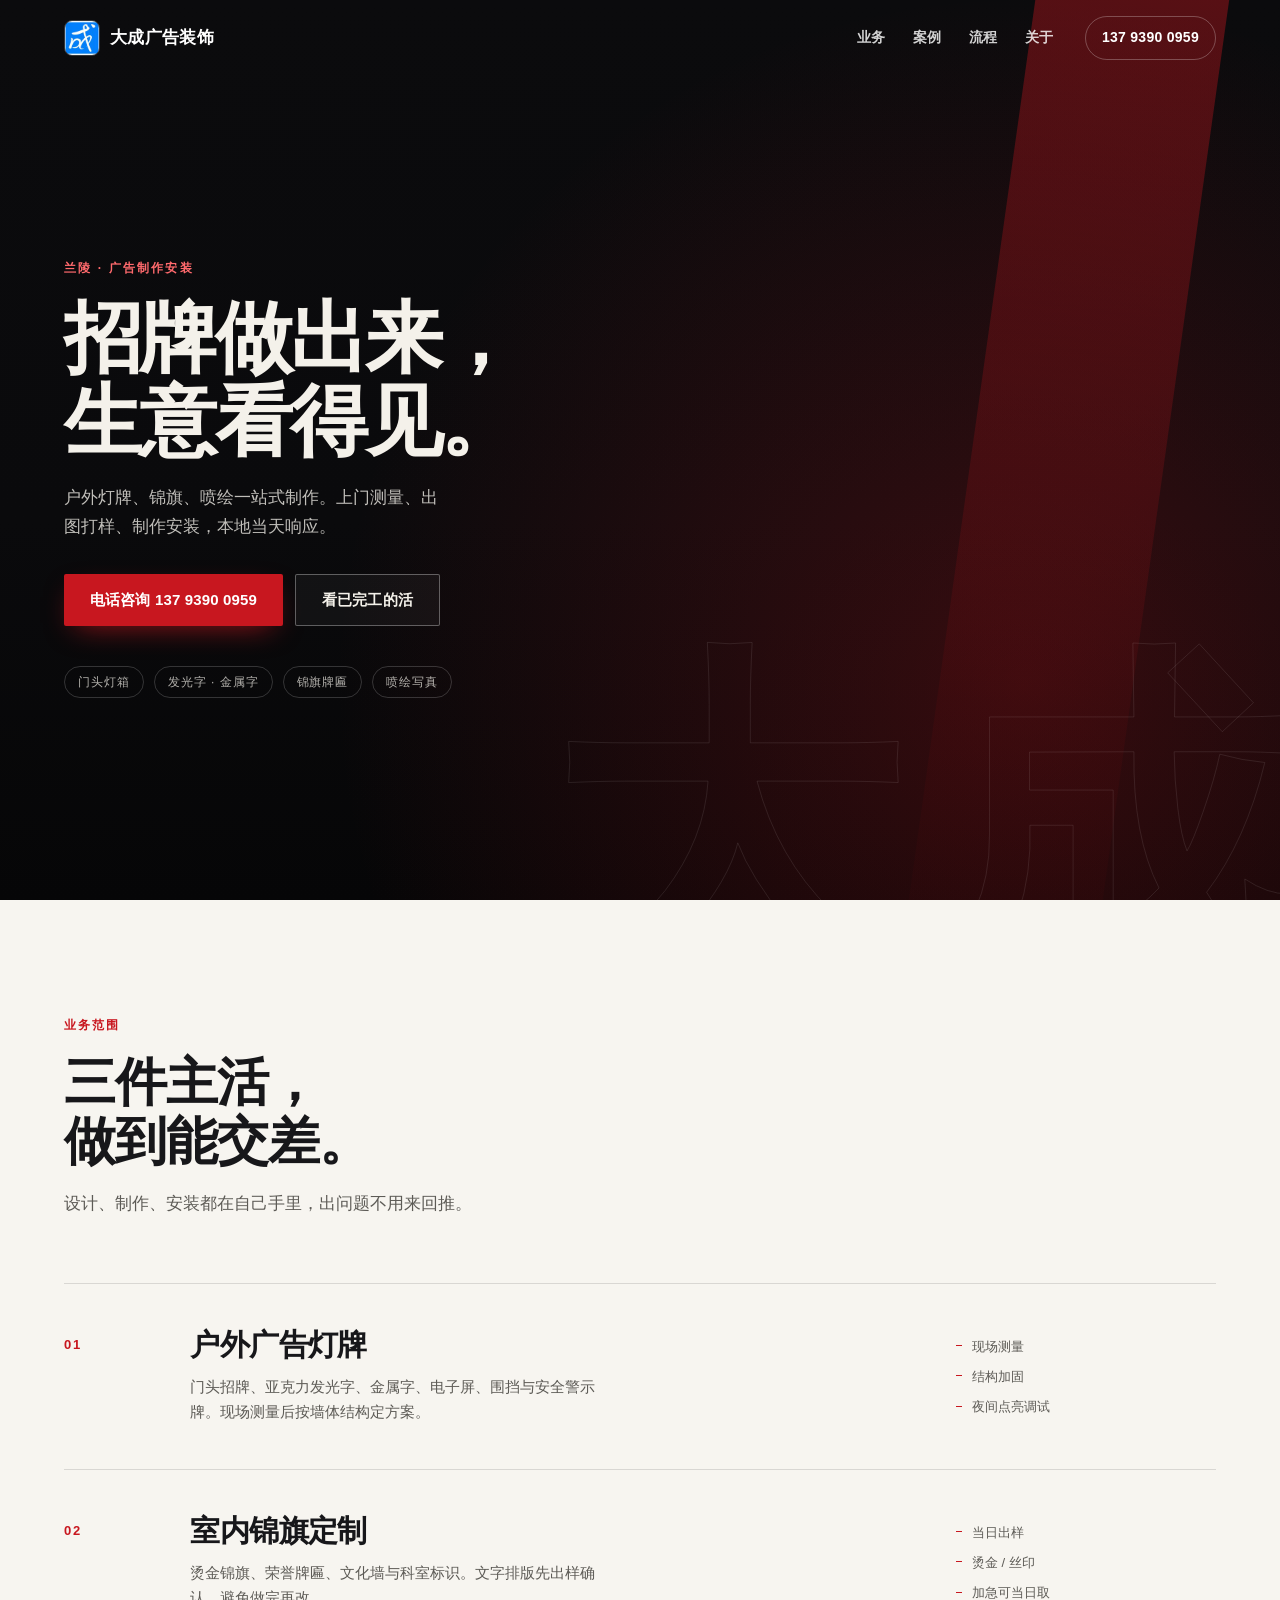
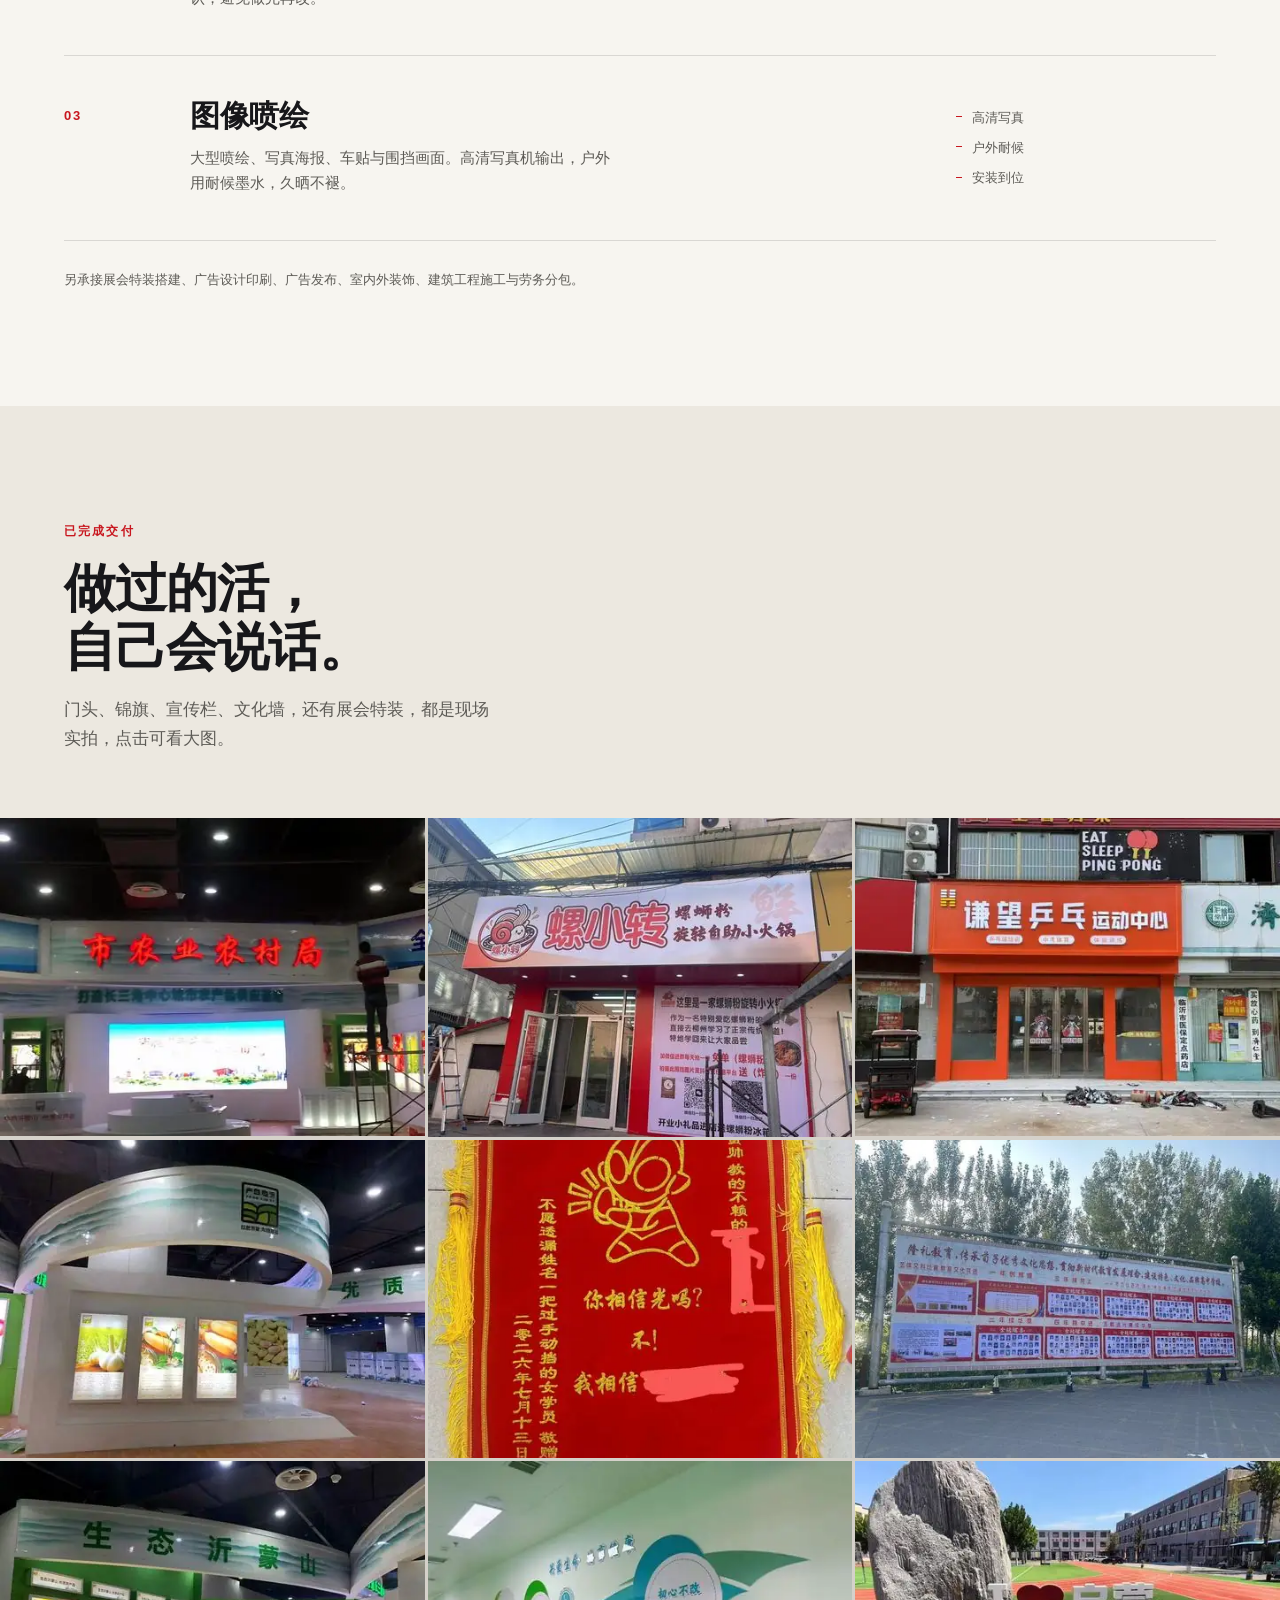
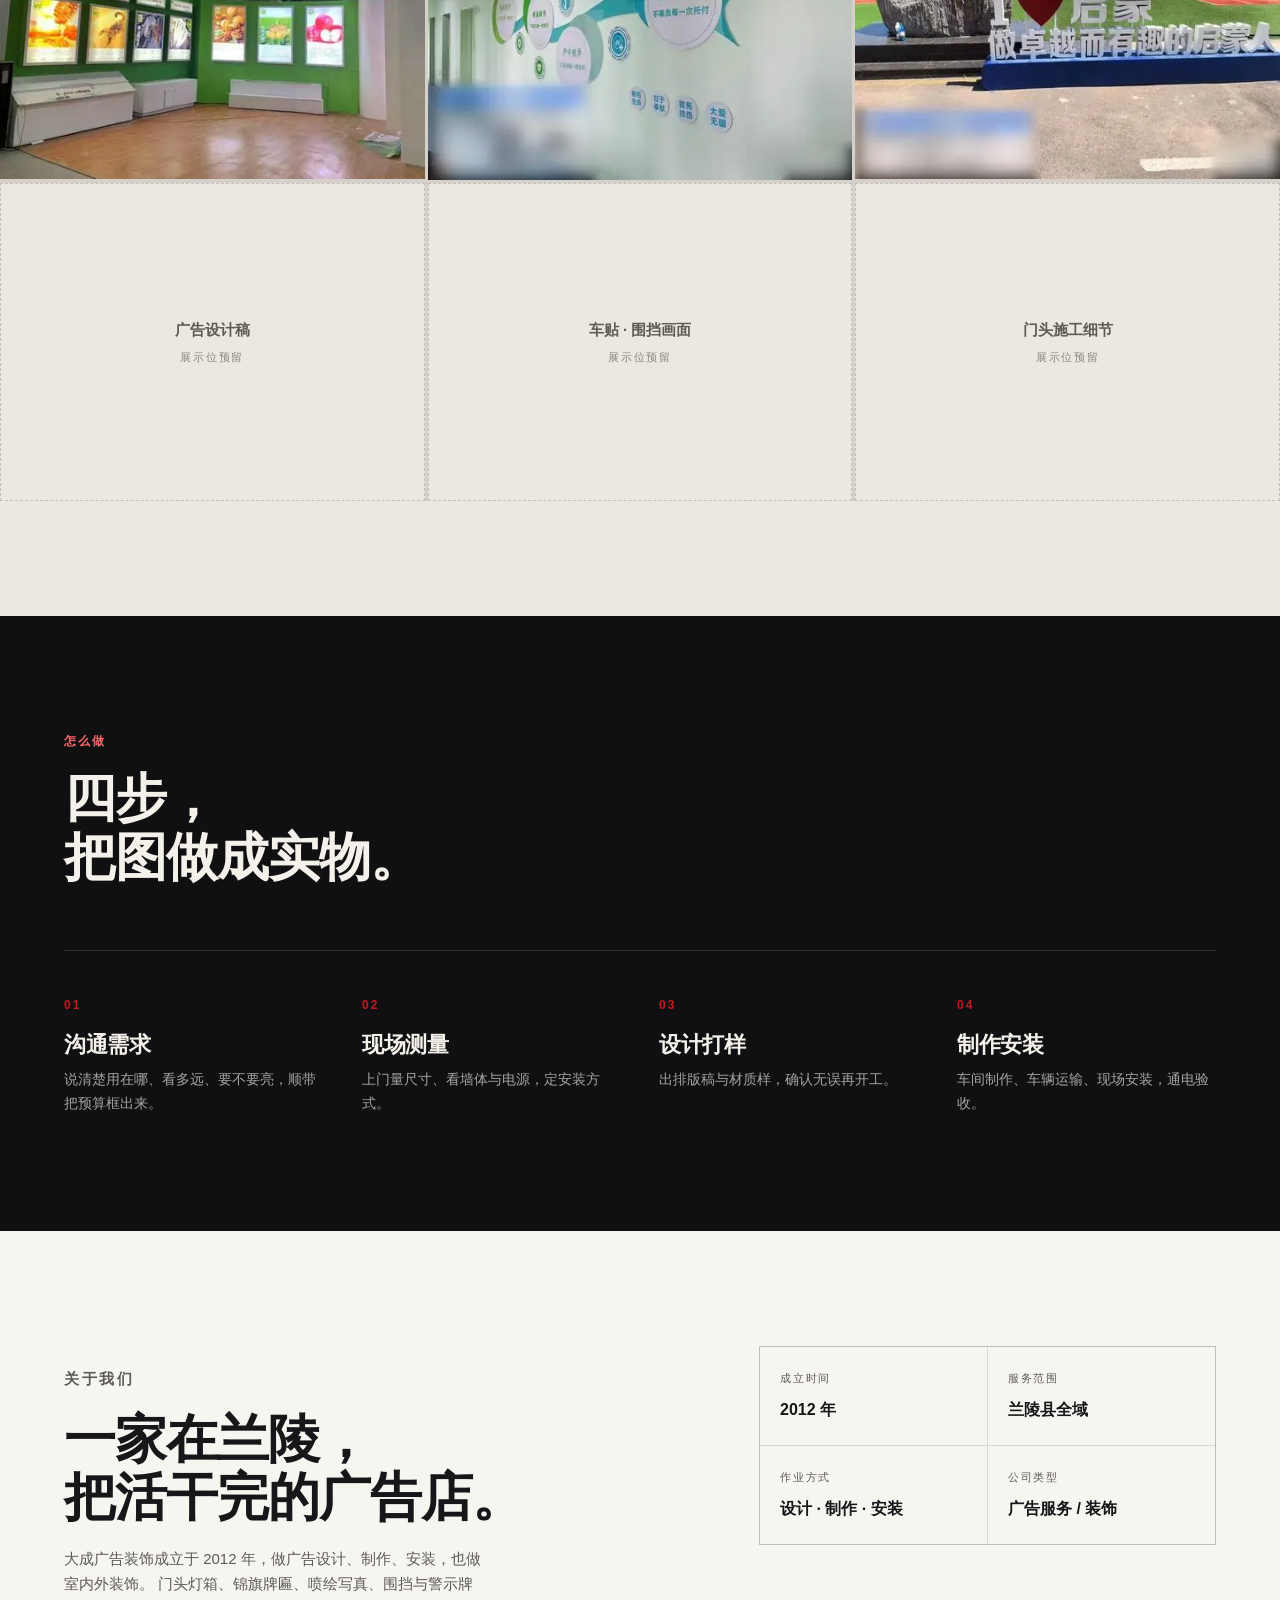
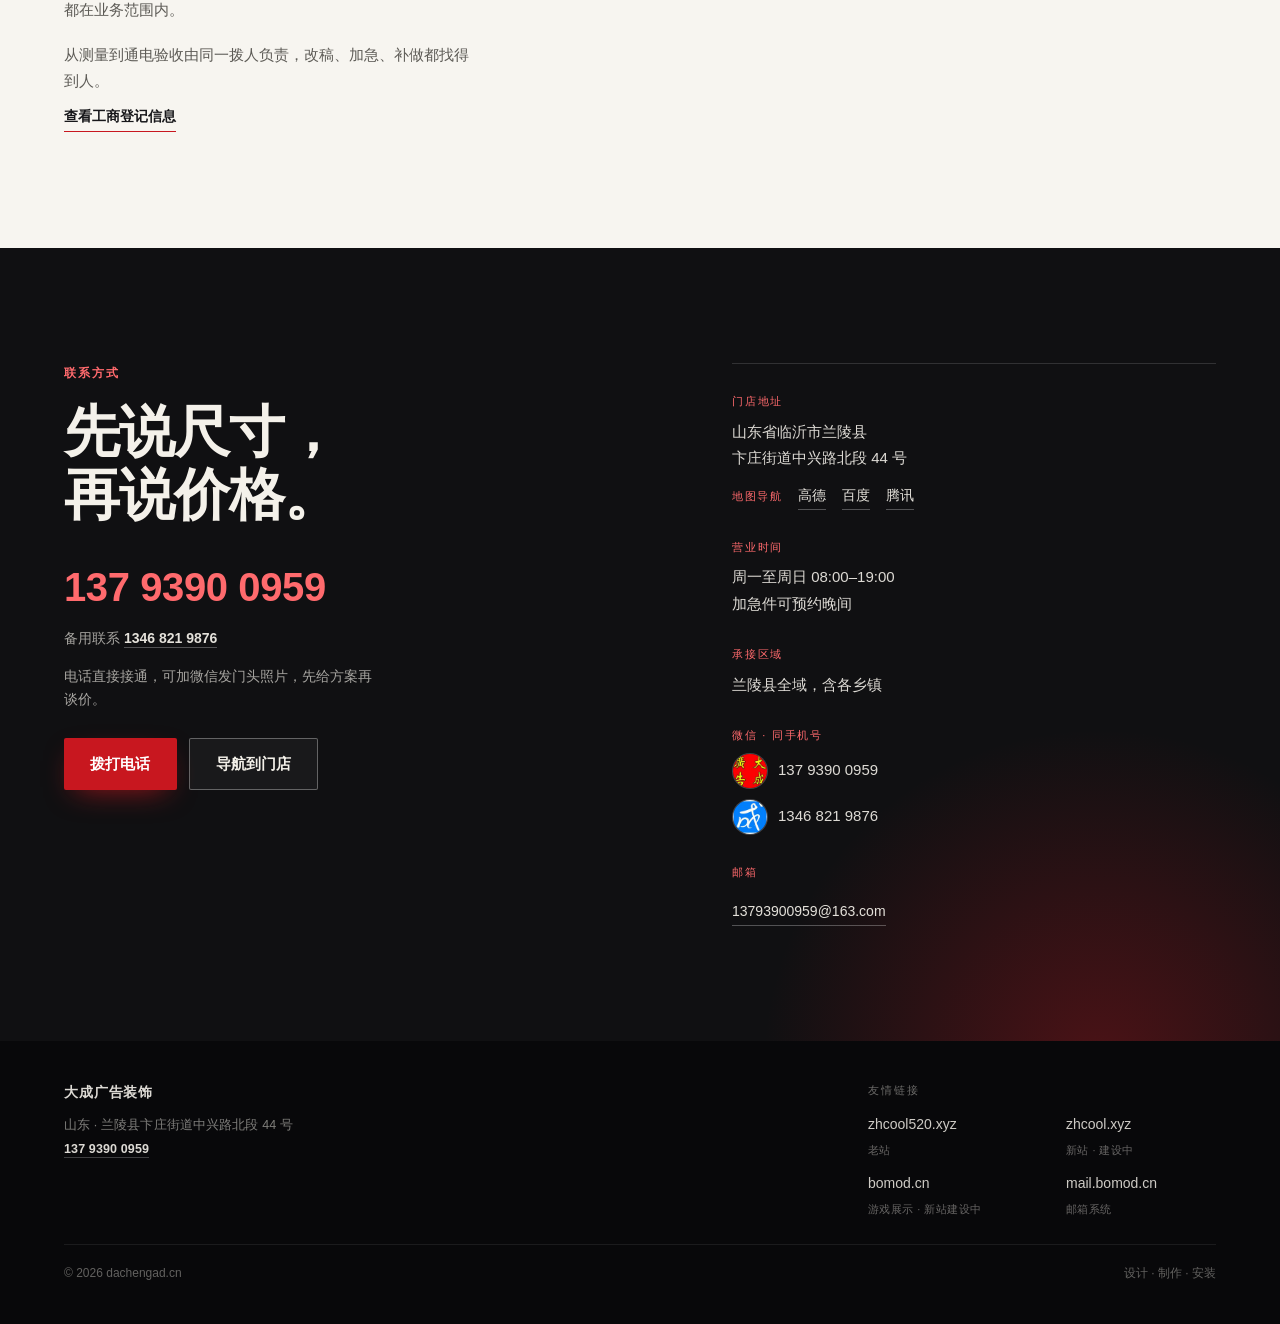
==== commit 200c5d18: "refactor: 页脚改为品牌信息加友情链接双栏，链接顺序按业务方指定" ====
--- a/index.html
+++ b/index.html
@@ -26,7 +26,7 @@
 <link rel="manifest" href="site.webmanifest" />
 <link rel="preload" as="image" href="assets/img/brand/wechat-main.jpg" fetchpriority="high" />
 <link rel="preload" as="image" href="assets/img/brand/wechat-second.jpg" fetchpriority="high" />
-<link rel="stylesheet" href="assets/css/styles.css?v=20261115b" />
+<link rel="stylesheet" href="assets/css/styles.css?v=20261115c" />
 
 <script type="application/ld+json">
 {
@@ -487,32 +487,45 @@
 
 <footer class="foot">
   <div class="wrap">
-    <div class="foot__links">
-      <p class="foot__links-title">友情链接</p>
-      <ul>
-        <li>
-          <a href="https://mail.bomod.cn" target="_blank" rel="noopener">mail.bomod.cn</a>
-          <span>邮箱系统</span>
-        </li>
-        <li>
-          <a href="https://zhcool.xyz" target="_blank" rel="noopener">zhcool.xyz</a>
-          <span>游戏展示 · 新站建设中</span>
-        </li>
-        <li>
-          <a href="https://bomod.cn" target="_blank" rel="noopener">bomod.cn</a>
-          <span>新站 · 建设中</span>
-        </li>
-        <li>
-          <a href="https://zhcool520.xyz" target="_blank" rel="noopener">zhcool520.xyz</a>
-          <span>老站</span>
-        </li>
-      </ul>
-    </div>
-
-    <div class="foot__in">
-      <p class="foot__brand">大成广告装饰</p>
-      <p class="foot__legal">山东 · 兰陵县卞庄街道中兴路北段 44 号</p>
-      <p class="foot__copy">© <span id="year">2026</span> dachengad.cn</p>
+    <div class="foot__top">
+      <div class="foot__brandcol">
+        <p class="foot__brand">大成广告装饰</p>
+        <p class="foot__legal">山东 · 兰陵县卞庄街道中兴路北段 44 号</p>
+        <p class="foot__legal">
+          <a class="foot__tel" href="tel:13793900959">137 9390 0959</a>
+        </p>
+      </div>
+
+      <nav class="foot__links" aria-label="友情链接">
+        <p class="foot__links-title">友情链接</p>
+        <ul>
+          <li>
+            <a href="https://zhcool520.xyz" target="_blank" rel="noopener"
+              aria-label="zhcool520.xyz，老站">zhcool520.xyz</a>
+            <span>老站</span>
+          </li>
+          <li>
+            <a href="https://zhcool.xyz" target="_blank" rel="noopener"
+              aria-label="zhcool.xyz，新站建设中">zhcool.xyz</a>
+            <span>新站 · 建设中</span>
+          </li>
+          <li>
+            <a href="https://bomod.cn" target="_blank" rel="noopener"
+              aria-label="bomod.cn，游戏展示，新站建设中">bomod.cn</a>
+            <span>游戏展示 · 新站建设中</span>
+          </li>
+          <li>
+            <a href="https://mail.bomod.cn" target="_blank" rel="noopener"
+              aria-label="mail.bomod.cn，邮箱系统">mail.bomod.cn</a>
+            <span>邮箱系统</span>
+          </li>
+        </ul>
+      </nav>
+    </div>
+
+    <div class="foot__bottom">
+      <p>© <span id="year">2026</span> dachengad.cn</p>
+      <p>设计 · 制作 · 安装</p>
     </div>
   </div>
 </footer>
@@ -533,6 +546,6 @@
   </div>
 </div>
 
-<script src="assets/js/main.js?v=20261115b" defer></script>
+<script src="assets/js/main.js?v=20261115c" defer></script>
 </body>
 </html>
--- a/assets/css/styles.css
+++ b/assets/css/styles.css
@@ -795,15 +795,39 @@
 .foot {
   background: #08080a;
   color: rgba(244, 241, 234, 0.5);
-  padding-block: 36px;
+  padding-block: 40px;
   font-size: 12.5px;
 }
 
-.foot__links {
+/* 上方：左侧品牌信息，右侧友情链接 */
+.foot__top {
+  display: grid;
+  grid-template-columns: minmax(0, 1fr) auto;
+  gap: 32px 72px;
   padding-bottom: 26px;
-  margin-bottom: 26px;
-  border-bottom: 1px solid rgba(255, 255, 255, 0.09);
-}
+  border-bottom: 1px solid rgba(255, 255, 255, 0.08);
+}
+
+.foot__brand {
+  font-size: 14px;
+  font-weight: 800;
+  letter-spacing: 0.06em;
+  color: rgba(244, 241, 234, 0.9);
+  margin-bottom: 10px;
+}
+.foot__legal {
+  line-height: 1.9;
+  letter-spacing: 0.01em;
+}
+.foot__tel {
+  font-weight: 700;
+  color: rgba(244, 241, 234, 0.9);
+  border-bottom: 1px solid rgba(255, 255, 255, 0.22);
+  padding-bottom: 1px;
+  transition: color 0.2s var(--ease), border-color 0.2s var(--ease);
+}
+.foot__tel:hover { color: var(--accent-soft); border-color: var(--accent-soft); }
+
 .foot__links-title {
   font-size: 11px;
   letter-spacing: 0.18em;
@@ -811,9 +835,9 @@
   margin-bottom: 14px;
 }
 .foot__links ul {
-  display: flex;
-  flex-wrap: wrap;
-  gap: 14px 44px;
+  display: grid;
+  grid-template-columns: repeat(2, minmax(150px, 1fr));
+  gap: 12px 48px;
 }
 .foot__links li {
   display: flex;
@@ -832,19 +856,17 @@
   letter-spacing: 0.04em;
   color: rgba(244, 241, 234, 0.4);
 }
-.foot__in {
+
+/* 下方：版权条 */
+.foot__bottom {
   display: flex;
   flex-wrap: wrap;
-  align-items: center;
-  gap: 8px 28px;
-}
-.foot__brand {
-  font-weight: 800;
-  letter-spacing: 0.08em;
-  color: rgba(244, 241, 234, 0.86);
-}
-.foot__legal { letter-spacing: 0.01em; }
-.foot__copy { margin-left: auto; }
+  justify-content: space-between;
+  gap: 8px 24px;
+  padding-top: 18px;
+  font-size: 12px;
+  color: rgba(244, 241, 234, 0.38);
+}
 
 /* ---------- 移动端拨打条 ---------- */
 
@@ -1032,10 +1054,10 @@
   .steps { grid-template-columns: 1fr; }
   .facts { grid-template-columns: 1fr; }
 
-  .foot__copy { margin-left: 0; }
-
   .callbar { display: flex; }
   .foot { padding-bottom: 84px; }
+  .foot__top { grid-template-columns: 1fr; gap: 28px; }
+  .foot__links ul { grid-template-columns: repeat(2, minmax(0, 1fr)); gap: 12px 24px; }
 }
 
 @media (prefers-reduced-motion: reduce) {
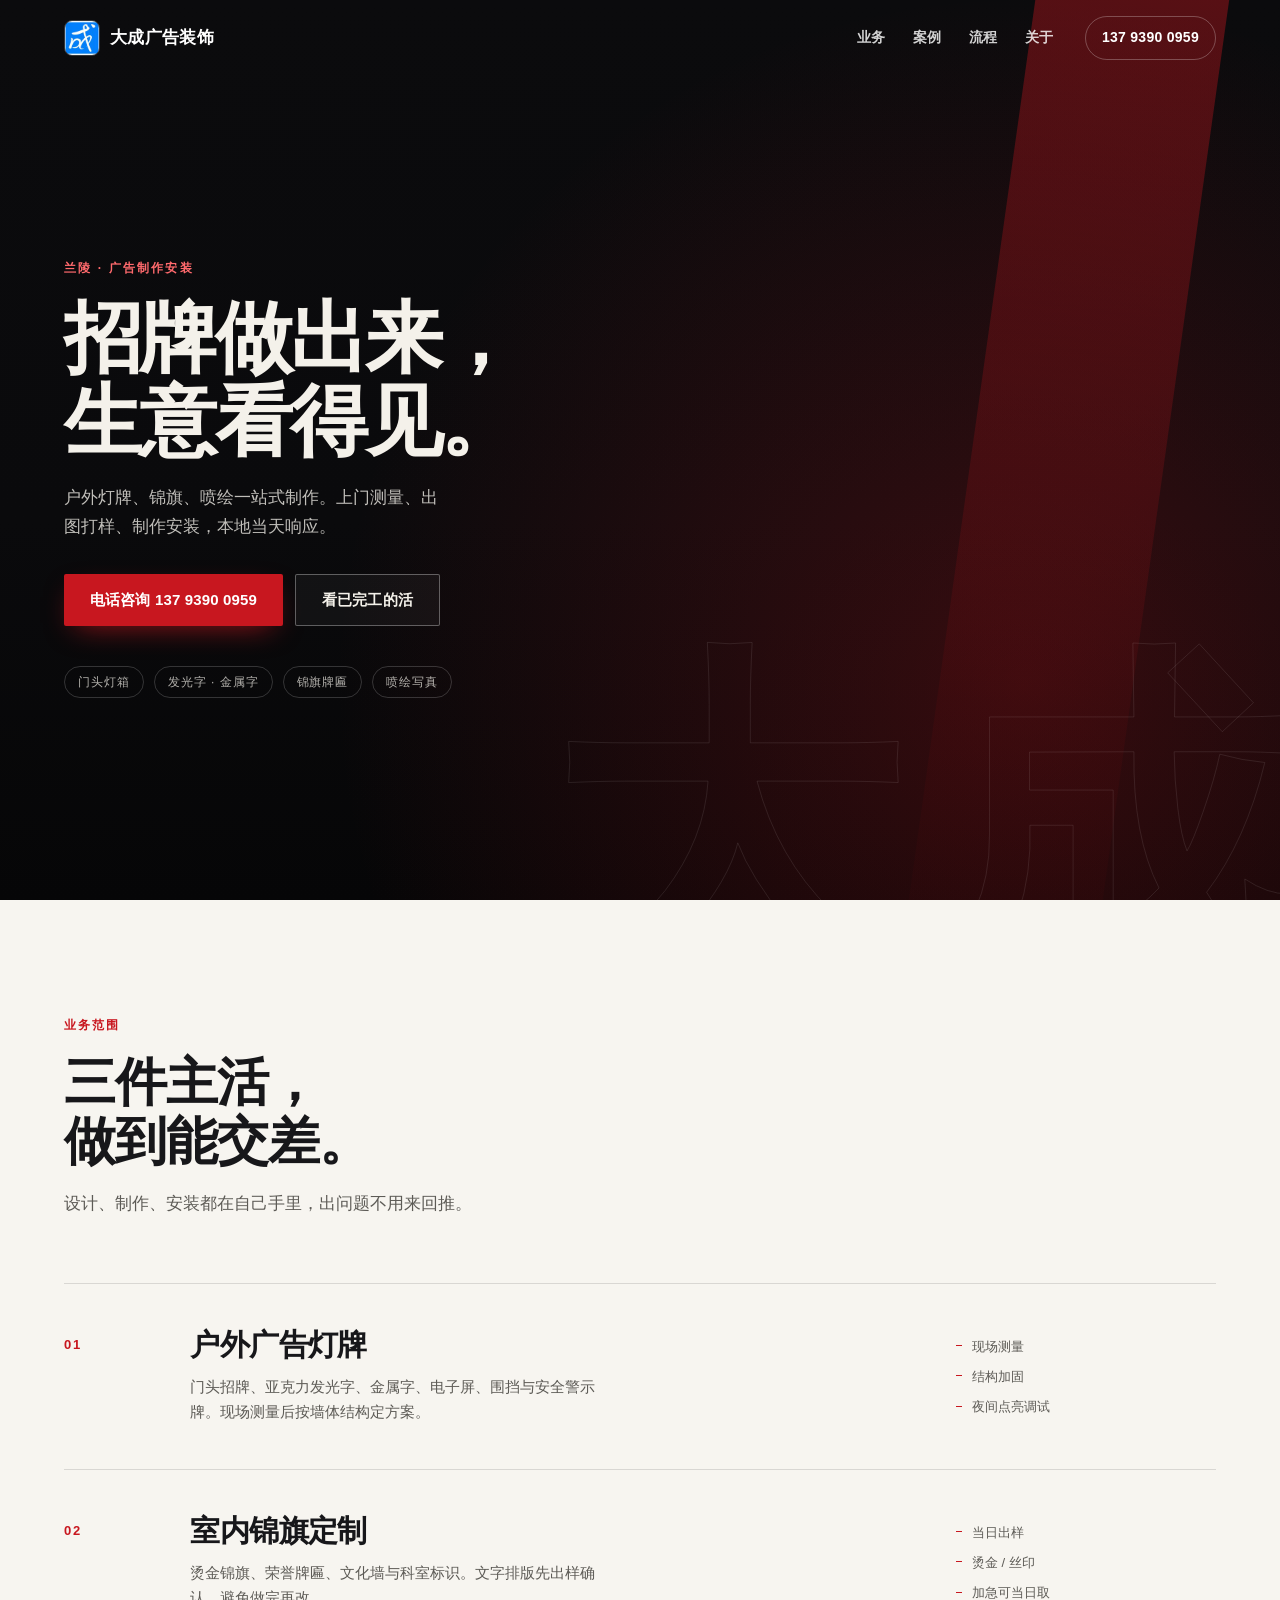
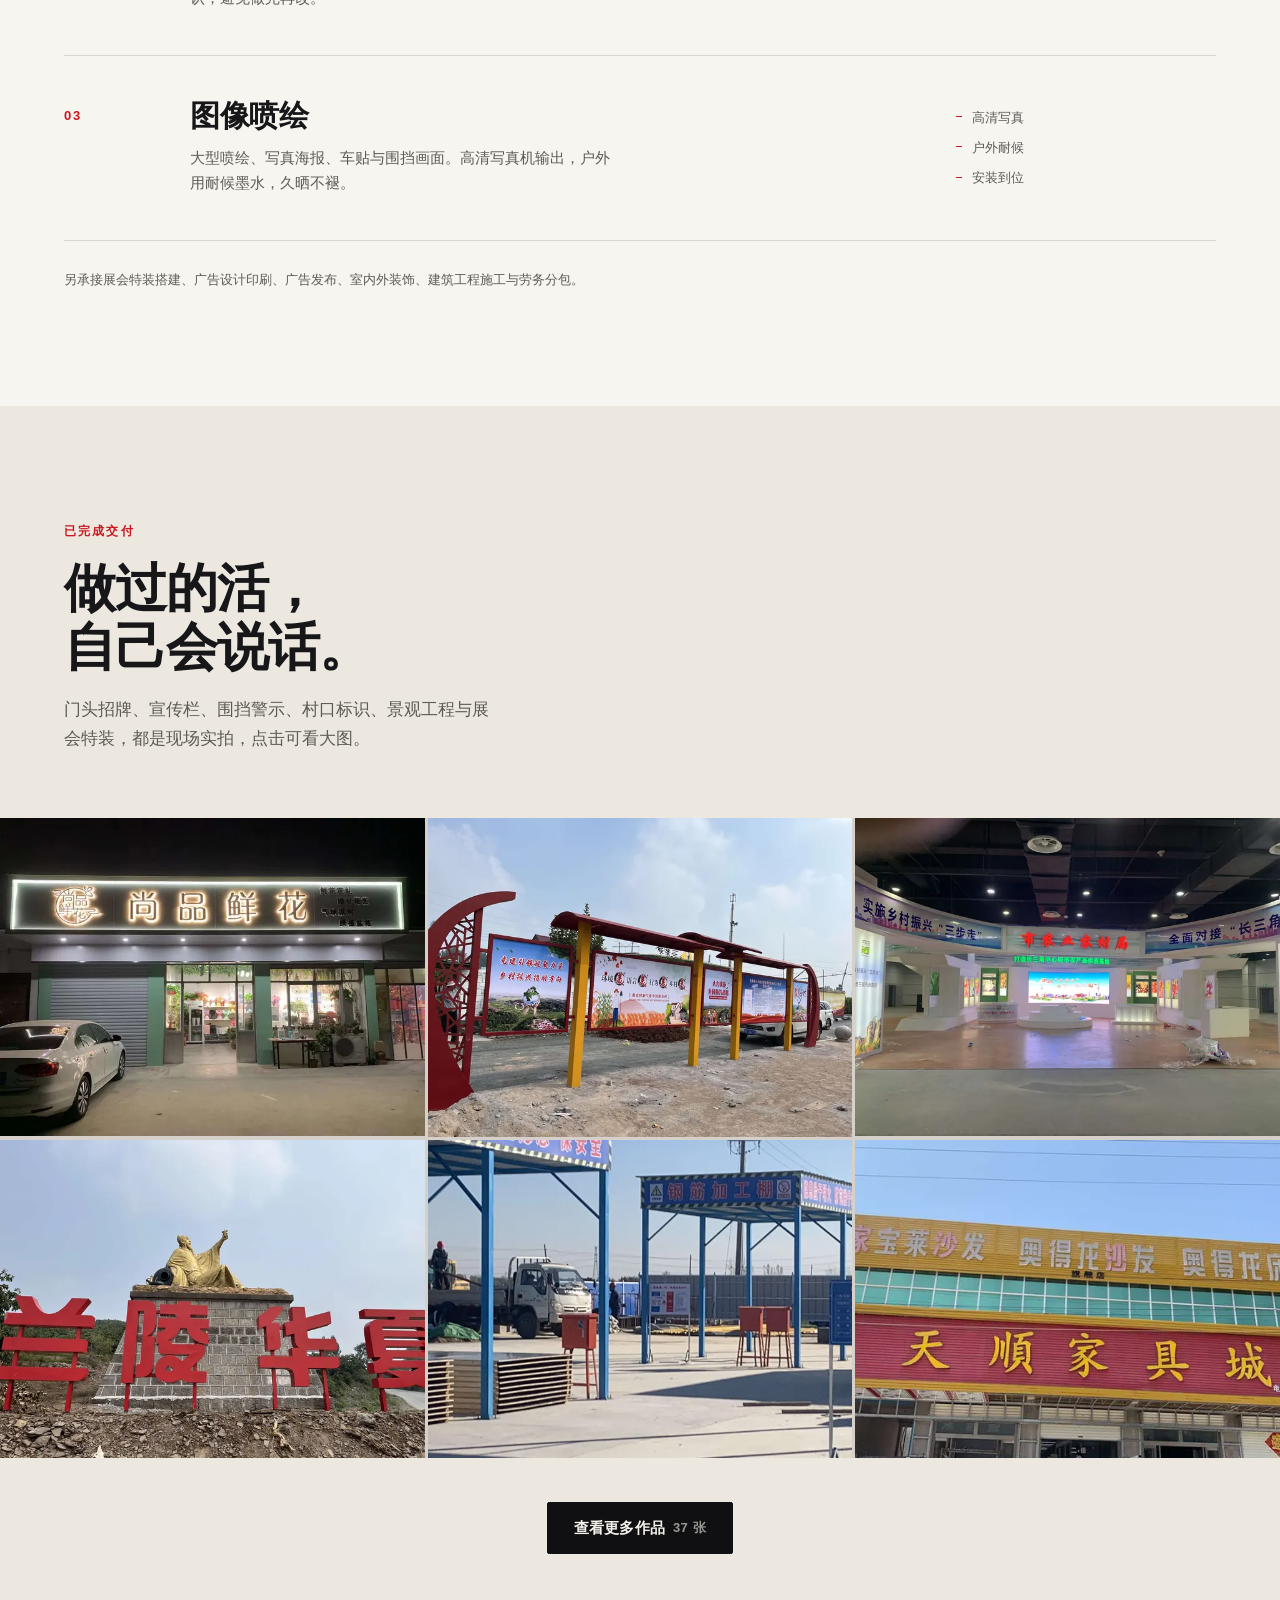
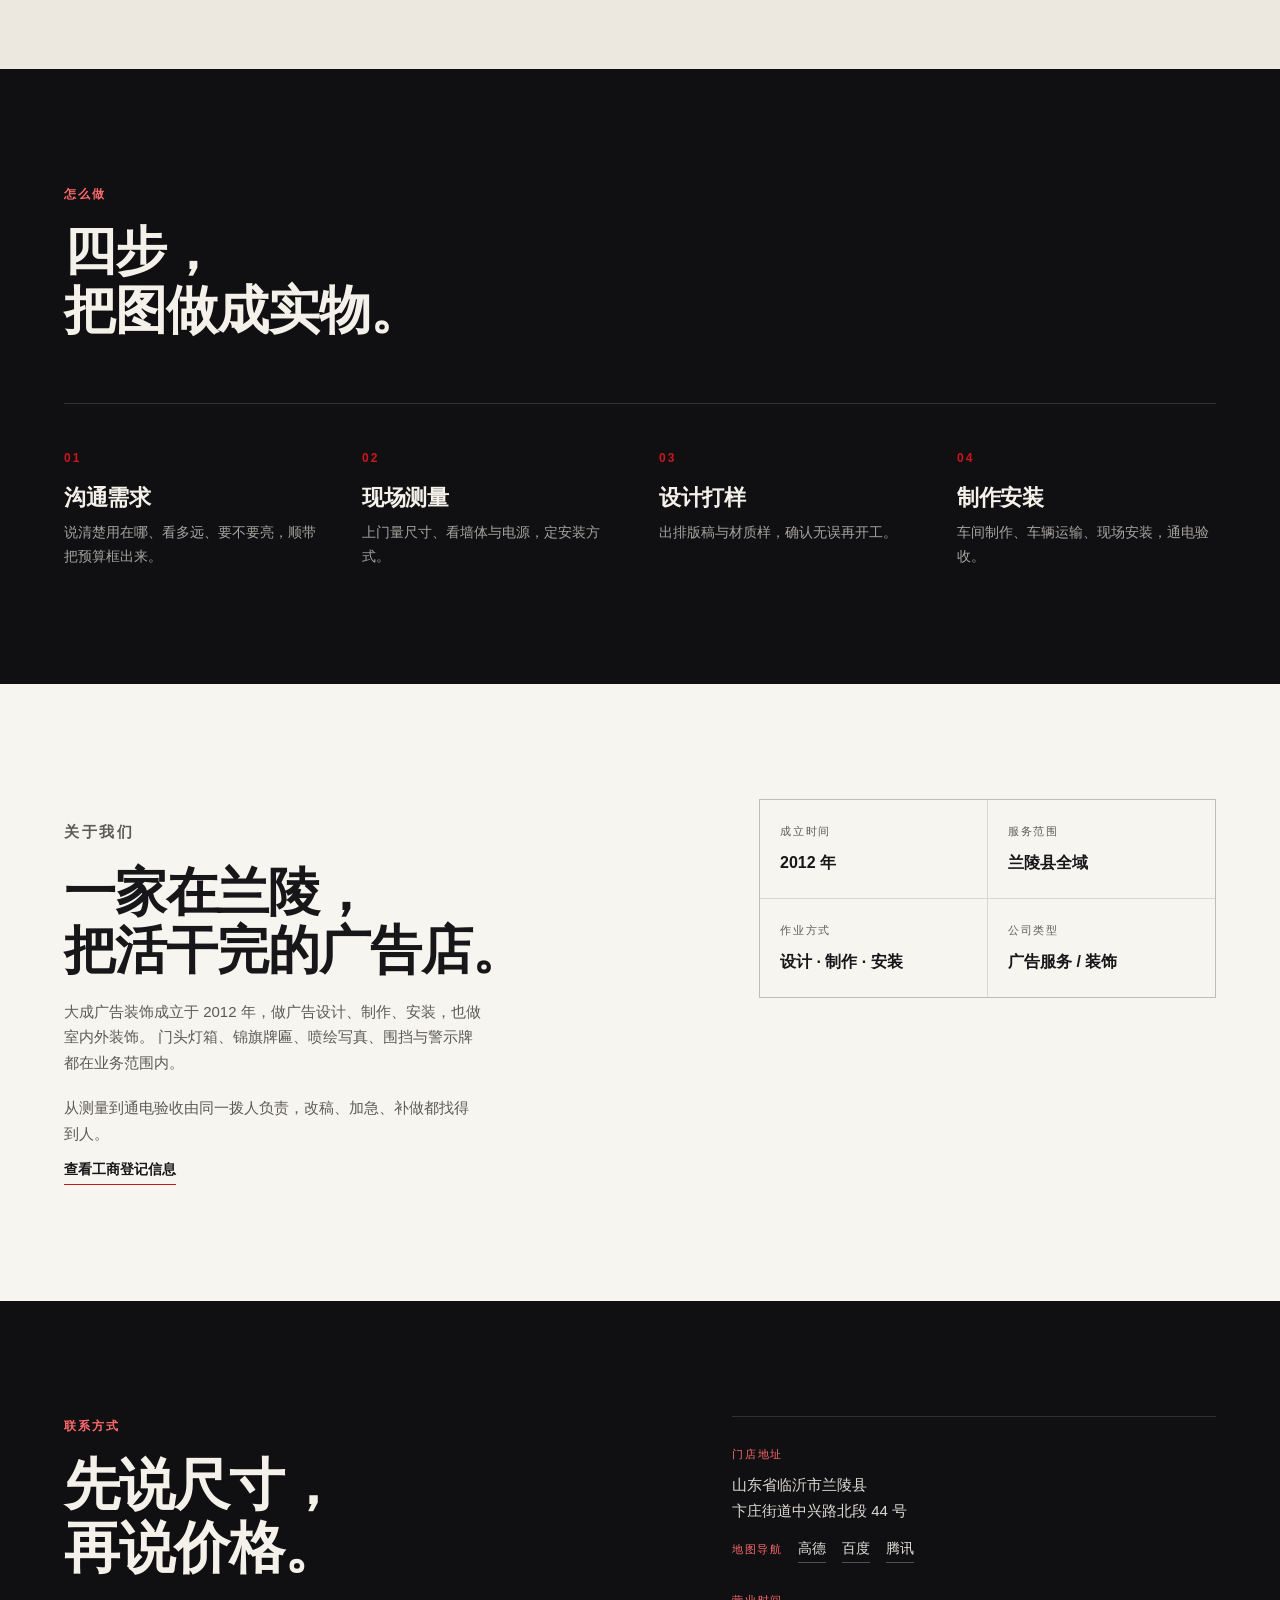
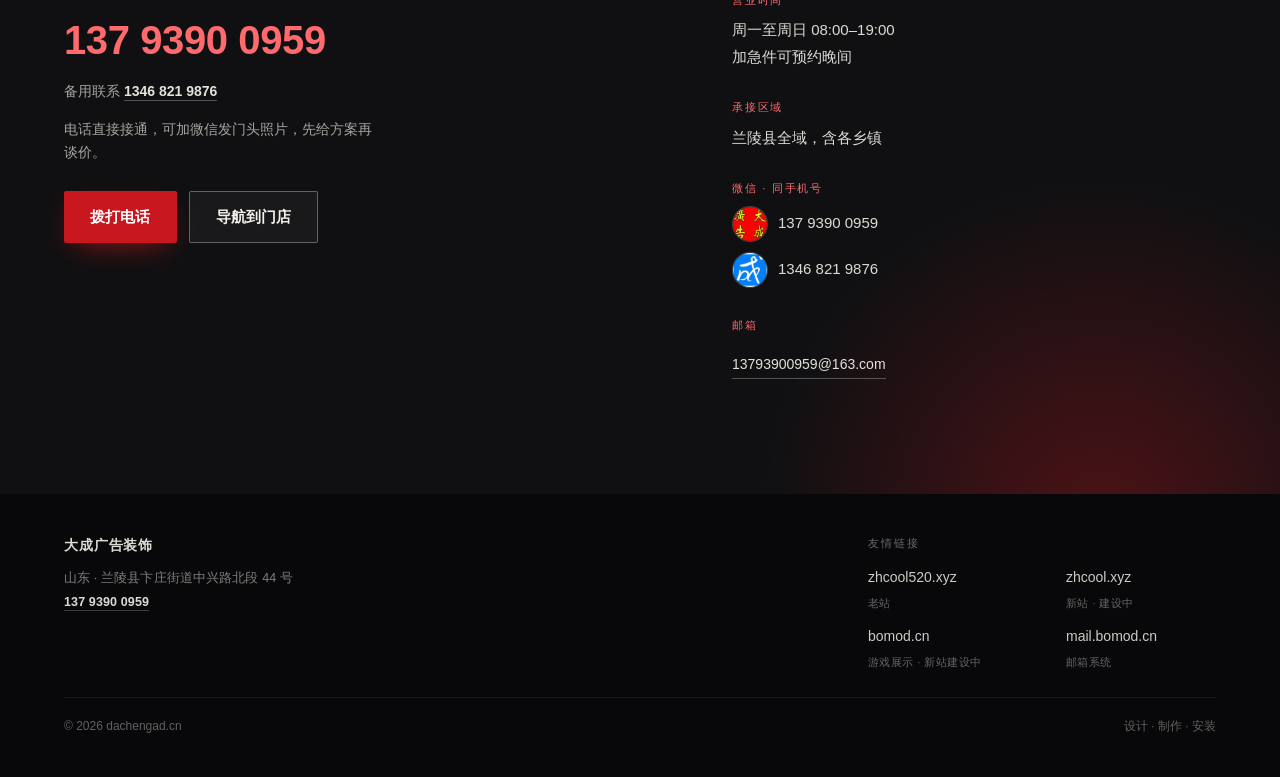
==== commit 7df63855: "feat: 重构作品展示系统，新增作品集筛选与翻页功能 - 调整图片存储结构，将案例图迁移至 work 目录并统一 jpg/webp 双格式 - 新增作品集页分类筛选功能，支持按类别过滤作品 - 优化" ====
--- a/index.html
+++ b/index.html
@@ -26,7 +26,7 @@
 <link rel="manifest" href="site.webmanifest" />
 <link rel="preload" as="image" href="assets/img/brand/wechat-main.jpg" fetchpriority="high" />
 <link rel="preload" as="image" href="assets/img/brand/wechat-second.jpg" fetchpriority="high" />
-<link rel="stylesheet" href="assets/css/styles.css?v=20261115c" />
+<link rel="stylesheet" href="assets/css/styles.css?v=20261115d" />
 
 <script type="application/ld+json">
 {
@@ -215,131 +215,68 @@
       <header class="section__head" data-reveal>
         <p class="eyebrow">已完成交付</p>
         <h2 class="section__title">做过的活，<br />自己会说话。</h2>
-        <p class="section__lede">门头、锦旗、宣传栏、文化墙，还有展会特装，都是现场实拍，点击可看大图。</p>
+        <p class="section__lede">门头招牌、宣传栏、围挡警示、村口标识、景观工程与展会特装，都是现场实拍，点击可看大图。</p>
       </header>
     </div>
 
     <div class="grid" data-reveal>
-      <figure class="tile">
-        <picture>
-          <source type="image/webp" sizes="(max-width: 680px) 100vw, (max-width: 900px) 50vw, 33vw"
-            srcset="assets/img/cases/case-expo-1-480.webp 480w, assets/img/cases/case-expo-1.webp 960w" />
-          <img src="assets/img/cases/case-expo-1.jpg" width="960" height="720" loading="lazy" decoding="async"
-            sizes="(max-width: 680px) 100vw, (max-width: 900px) 50vw, 33vw"
-            srcset="assets/img/cases/case-expo-1-480.jpg 480w, assets/img/cases/case-expo-1.jpg 960w"
-            alt="市农业农村局展会特装展台，红色发光字门头与大型LED屏" />
-        </picture>
-        <figcaption><span>展会特装</span>市农业农村局 · 展台搭建</figcaption>
-      </figure>
-
-      <figure class="tile">
-        <picture>
-          <source type="image/webp" sizes="(max-width: 680px) 100vw, (max-width: 900px) 50vw, 33vw"
-            srcset="assets/img/cases/case-luosifen-480.webp 480w, assets/img/cases/case-luosifen.webp 960w" />
-          <img src="assets/img/cases/case-luosifen.jpg" width="960" height="720" loading="lazy" decoding="async"
-            sizes="(max-width: 680px) 100vw, (max-width: 900px) 50vw, 33vw"
-            srcset="assets/img/cases/case-luosifen-480.jpg 480w, assets/img/cases/case-luosifen.jpg 960w"
-            alt="螺小转螺蛳粉门头喷绘招牌，红色底板配品牌字体" />
-        </picture>
-        <figcaption><span>门头喷绘</span>螺小转 · 餐饮门头</figcaption>
-      </figure>
-
-      <figure class="tile">
-        <picture>
-          <source type="image/webp" sizes="(max-width: 680px) 100vw, (max-width: 900px) 50vw, 33vw"
-            srcset="assets/img/cases/case-pingpong-480.webp 480w, assets/img/cases/case-pingpong.webp 960w" />
-          <img src="assets/img/cases/case-pingpong.jpg" width="960" height="720" loading="lazy" decoding="async"
-            sizes="(max-width: 680px) 100vw, (max-width: 900px) 50vw, 33vw"
-            srcset="assets/img/cases/case-pingpong-480.jpg 480w, assets/img/cases/case-pingpong.jpg 960w"
-            alt="谦望乒乓运动中心门头灯箱招牌，橙色铝塑板底板" />
-        </picture>
-        <figcaption><span>门头灯箱</span>谦望乒乓 · 运动中心</figcaption>
-      </figure>
-
-      <figure class="tile">
-        <picture>
-          <source type="image/webp" sizes="(max-width: 680px) 100vw, (max-width: 900px) 50vw, 33vw"
-            srcset="assets/img/cases/case-expo-2-480.webp 480w, assets/img/cases/case-expo-2.webp 960w" />
-          <img src="assets/img/cases/case-expo-2.jpg" width="960" height="720" loading="lazy" decoding="async"
-            sizes="(max-width: 680px) 100vw, (max-width: 900px) 50vw, 33vw"
-            srcset="assets/img/cases/case-expo-2-480.jpg 480w, assets/img/cases/case-expo-2.jpg 960w"
-            alt="产自临沂展会环形吊顶展位，灯箱墙面与农产图片灯片" />
-        </picture>
-        <figcaption><span>展会特装</span>产自临沂 · 环形展位</figcaption>
-      </figure>
-
-      <figure class="tile">
-        <picture>
-          <source type="image/webp" sizes="(max-width: 680px) 100vw, (max-width: 900px) 50vw, 33vw"
-            srcset="assets/img/cases/case-pennant-480.webp 480w, assets/img/cases/case-pennant.webp 960w" />
-          <img src="assets/img/cases/case-pennant.jpg" width="960" height="1280" loading="lazy" decoding="async"
-            sizes="(max-width: 680px) 100vw, (max-width: 900px) 50vw, 33vw"
-            srcset="assets/img/cases/case-pennant-480.jpg 480w, assets/img/cases/case-pennant.jpg 960w"
-            alt="红色烫金锦旗，金色流苏与烫金文字" />
-        </picture>
-        <figcaption><span>锦旗定制</span>烫金锦旗 · 送赠留念</figcaption>
-      </figure>
-
-      <figure class="tile">
-        <picture>
-          <source type="image/webp" sizes="(max-width: 680px) 100vw, (max-width: 900px) 50vw, 33vw"
-            srcset="assets/img/cases/case-board-480.webp 480w, assets/img/cases/case-board.webp 960w" />
-          <img src="assets/img/cases/case-board.jpg" width="960" height="720" loading="lazy" decoding="async"
-            sizes="(max-width: 680px) 100vw, (max-width: 900px) 50vw, 33vw"
-            srcset="assets/img/cases/case-board-480.jpg 480w, assets/img/cases/case-board.jpg 960w"
-            alt="校园园区大型宣传栏，金属框架与整幅喷绘版面" />
-        </picture>
-        <figcaption><span>园区展示牌</span>校园宣传栏 · 荣誉榜</figcaption>
-      </figure>
-
-      <figure class="tile">
-        <picture>
-          <source type="image/webp" sizes="(max-width: 680px) 100vw, (max-width: 900px) 50vw, 33vw"
-            srcset="assets/img/cases/case-expo-3-480.webp 480w, assets/img/cases/case-expo-3.webp 960w" />
-          <img src="assets/img/cases/case-expo-3.jpg" width="960" height="720" loading="lazy" decoding="async"
-            sizes="(max-width: 680px) 100vw, (max-width: 900px) 50vw, 33vw"
-            srcset="assets/img/cases/case-expo-3-480.jpg 480w, assets/img/cases/case-expo-3.jpg 960w"
-            alt="生态沂蒙山农产品展区特装，绿色墙板与灯箱图版" />
-        </picture>
-        <figcaption><span>展会特装</span>生态沂蒙山 · 农产品展区</figcaption>
-      </figure>
-
-      <figure class="tile">
-        <picture>
-          <source type="image/webp" sizes="(max-width: 680px) 100vw, (max-width: 900px) 50vw, 33vw"
-            srcset="assets/img/cases/case-culture-480.webp 480w, assets/img/cases/case-culture.webp 960w" />
-          <img src="assets/img/cases/case-culture.jpg" width="960" height="720" loading="lazy" decoding="async"
-            sizes="(max-width: 680px) 100vw, (max-width: 900px) 50vw, 33vw"
-            srcset="assets/img/cases/case-culture-480.jpg 480w, assets/img/cases/case-culture.jpg 960w"
-            alt="医院室内文化墙，圆形亚克力造型与标语版面" />
-        </picture>
-        <figcaption><span>室内文化墙</span>医院科室 · 文化展示</figcaption>
-      </figure>
-
-      <figure class="tile">
-        <picture>
-          <source type="image/webp" sizes="(max-width: 680px) 100vw, (max-width: 900px) 50vw, 33vw"
-            srcset="assets/img/cases/case-kids-480.webp 480w, assets/img/cases/case-kids.webp 960w" />
-          <img src="assets/img/cases/case-kids.jpg" width="960" height="720" loading="lazy" decoding="async"
-            sizes="(max-width: 680px) 100vw, (max-width: 900px) 50vw, 33vw"
-            srcset="assets/img/cases/case-kids-480.jpg 480w, assets/img/cases/case-kids.jpg 960w"
-            alt="幼儿园园区立体标识与景观石，蓝色底座与白色立体字" />
-        </picture>
-        <figcaption><span>立体标识</span>幼儿园 · 园区成果栏</figcaption>
-      </figure>
-
-      <div class="tile tile--empty">
-        <p>广告设计稿</p>
-        <span>展示位预留</span>
-      </div>
-      <div class="tile tile--empty">
-        <p>车贴 · 围挡画面</p>
-        <span>展示位预留</span>
-      </div>
-      <div class="tile tile--empty">
-        <p>门头施工细节</p>
-        <span>展示位预留</span>
-      </div>
+      <figure class="tile" data-lightbox data-full="assets/img/work/shop/shop-shangpin/full">
+        <picture>
+          <source type="image/webp" srcset="assets/img/work/shop/shop-shangpin/thumb.webp" />
+          <img src="assets/img/work/shop/shop-shangpin/thumb.jpg" width="680" height="510" loading="lazy" decoding="async"
+            alt="尚品鲜花门店夜间门头灯箱，白色发光字配灯带边框" />
+        </picture>
+        <figcaption><span>门头灯箱</span>尚品鲜花 · 鲜花门店</figcaption>
+      </figure>
+
+      <figure class="tile" data-lightbox data-full="assets/img/work/board/board-red-party/full">
+        <picture>
+          <source type="image/webp" srcset="assets/img/work/board/board-red-party/thumb.webp" />
+          <img src="assets/img/work/board/board-red-party/thumb.jpg" width="680" height="510" loading="lazy" decoding="async"
+            alt="党群服务中心前红色宣传栏，党建主题画面" />
+        </picture>
+        <figcaption><span>宣传栏</span>党群文化长廊 · 成组安装</figcaption>
+      </figure>
+
+      <figure class="tile" data-lightbox data-full="assets/img/work/expo/expo-agri/full">
+        <picture>
+          <source type="image/webp" srcset="assets/img/work/expo/expo-agri/thumb.webp" />
+          <img src="assets/img/work/expo/expo-agri/thumb.jpg" width="680" height="510" loading="lazy" decoding="async"
+            alt="市农业农村局展会特装展台，环形门头与 LED 屏" />
+        </picture>
+        <figcaption><span>展会特装</span>市农业农村局 · 展台</figcaption>
+      </figure>
+
+      <figure class="tile" data-lightbox data-full="assets/img/work/identity/id-lanling-huaxia/full">
+        <picture>
+          <source type="image/webp" srcset="assets/img/work/identity/id-lanling-huaxia/thumb.webp" />
+          <img src="assets/img/work/identity/id-lanling-huaxia/thumb.jpg" width="680" height="510" loading="lazy" decoding="async"
+            alt="兰陵华夏大型红色立体字，钢结构骨架配雕塑" />
+        </picture>
+        <figcaption><span>立体字</span>兰陵华夏 · 大型标识</figcaption>
+      </figure>
+
+      <figure class="tile" data-lightbox data-full="assets/img/work/site/site-passage/full">
+        <picture>
+          <source type="image/webp" srcset="assets/img/work/site/site-passage/thumb.webp" />
+          <img src="assets/img/work/site/site-passage/thumb.jpg" width="680" height="510" loading="lazy" decoding="async"
+            alt="工地安全通道与加工棚，蓝色钢架配红色标语" />
+        </picture>
+        <figcaption><span>围挡警示</span>安全通道 · 加工棚</figcaption>
+      </figure>
+
+      <figure class="tile" data-lightbox data-full="assets/img/work/shop/shop-tianshun/full">
+        <picture>
+          <source type="image/webp" srcset="assets/img/work/shop/shop-tianshun/thumb.webp" />
+          <img src="assets/img/work/shop/shop-tianshun/thumb.jpg" width="680" height="382" loading="lazy" decoding="async"
+            alt="天顺家具城大型门头招牌，黄色铝塑板底板配红色大字" />
+        </picture>
+        <figcaption><span>大型门头</span>天顺家具城 · 招牌</figcaption>
+      </figure>
+    </div>
+
+    <div class="wrap work__more">
+      <a class="btn btn--ink" href="works.html">查看更多作品<span>37 张</span></a>
     </div>
   </section>
 
@@ -540,12 +477,15 @@
   <div class="lb__inner">
     <figure class="lb__fig">
       <img class="lb__thumb" alt="" aria-hidden="true" />
-      <img class="lb__img" alt="" />
+      <picture>
+        <source class="lb__source" type="image/webp" />
+        <img class="lb__img" alt="" />
+      </picture>
     </figure>
     <p class="lb__cap"></p>
   </div>
 </div>
 
-<script src="assets/js/main.js?v=20261115c" defer></script>
+<script src="assets/js/main.js?v=20261115d" defer></script>
 </body>
 </html>
--- a/assets/css/styles.css
+++ b/assets/css/styles.css
@@ -143,6 +143,14 @@
 }
 .btn--ghost:hover { border-color: #fff; background: rgba(255, 255, 255, 0.1); transform: translateY(-2px); }
 
+.btn--ink {
+  background: var(--ink);
+  color: var(--text-invert);
+  border: 1px solid var(--ink);
+}
+.btn--ink:hover { background: var(--accent); border-color: var(--accent); transform: translateY(-2px); }
+.btn--ink span { font-size: 13px; font-weight: 700; opacity: 0.6; letter-spacing: 0.04em; }
+
 .link {
   display: inline-block;
   margin-top: 12px;
@@ -578,6 +586,147 @@
   letter-spacing: 0.16em;
   color: rgba(93, 91, 86, 0.7);
   text-transform: uppercase;
+}
+
+/* 案例区下方：查看更多 */
+.work__more {
+  display: flex;
+  justify-content: center;
+  margin-top: clamp(28px, 4vw, 44px);
+}
+
+/* ---------- 作品集页 ---------- */
+
+.hero--page { min-height: auto; }
+
+.hero--page .hero__body {
+  padding-bottom: clamp(56px, 6vw, 80px);
+}
+
+.hero--page .hero__title {
+  font-size: clamp(34px, 5.2vw, 62px);
+  max-width: 18ch;
+}
+
+.hero--page .hero__stamp {
+  bottom: -24%;
+  font-size: clamp(140px, 22vw, 300px);
+}
+
+.works-bar {
+  display: flex;
+  flex-wrap: wrap;
+  align-items: center;
+  justify-content: space-between;
+  gap: 16px 24px;
+  margin-bottom: clamp(26px, 3.6vw, 40px);
+}
+
+.chips {
+  display: flex;
+  flex-wrap: wrap;
+  gap: 8px;
+}
+
+.chip {
+  appearance: none;
+  font: inherit;
+  font-size: 13px;
+  font-weight: 600;
+  letter-spacing: 0.01em;
+  color: var(--text-soft);
+  background: transparent;
+  border: 1px solid var(--line);
+  border-radius: 999px;
+  padding: 9px 16px;
+  cursor: pointer;
+  transition: color 0.25s var(--ease), background-color 0.25s var(--ease),
+    border-color 0.25s var(--ease);
+}
+.chip:hover { color: var(--accent); border-color: var(--accent); }
+.chip.is-on {
+  background: var(--ink);
+  border-color: var(--ink);
+  color: var(--text-invert);
+}
+.chip span {
+  margin-left: 6px;
+  font-size: 11px;
+  font-weight: 700;
+  opacity: 0.5;
+}
+
+.works-count {
+  font-size: 13px;
+  color: var(--text-soft);
+}
+
+/* 瀑布流：保持原图比例，竖图不裁切 */
+.shots {
+  columns: 3;
+  column-gap: 10px;
+}
+
+.shot {
+  position: relative;
+  break-inside: avoid;
+  margin: 0 0 10px;
+  overflow: hidden;
+  background: #d9d5cc;
+  cursor: zoom-in;
+}
+.shot[hidden] { display: none; }
+
+.shot picture { display: block; }
+
+.shot img {
+  width: 100%;
+  height: auto;
+  transition: transform 0.8s var(--ease);
+}
+.shot:hover img { transform: scale(1.04); }
+
+.shot figcaption {
+  position: absolute;
+  inset: auto 0 0;
+  padding: 46px 18px 14px;
+  font-size: 13.5px;
+  font-weight: 600;
+  color: #fff;
+  background: linear-gradient(0deg, rgba(8, 8, 10, 0.85), rgba(8, 8, 10, 0));
+  opacity: 0;
+  transform: translateY(8px);
+  transition: opacity 0.35s var(--ease), transform 0.35s var(--ease);
+}
+.shot figcaption span {
+  display: block;
+  font-size: 11px;
+  font-weight: 700;
+  letter-spacing: 0.16em;
+  color: var(--accent-soft);
+  margin-bottom: 3px;
+}
+.shot:hover figcaption,
+.shot:focus-within figcaption { opacity: 1; transform: none; }
+
+.works-more {
+  background: var(--ink);
+  color: var(--text-invert);
+  padding-block: clamp(56px, 7vw, 88px);
+}
+.works-more__in {
+  display: flex;
+  flex-wrap: wrap;
+  align-items: center;
+  justify-content: space-between;
+  gap: 26px 48px;
+}
+.works-more h2 { font-size: clamp(22px, 2.8vw, 34px); }
+.works-more p {
+  margin-top: 10px;
+  font-size: 14px;
+  color: var(--text-invert-soft);
+  max-width: 40ch;
 }
 
 /* ---------- 流程 ---------- */
@@ -921,6 +1070,8 @@
   line-height: 0;
 }
 
+.lb__fig picture { display: block; line-height: 0; }
+
 .lb__img {
   display: block;
   max-width: min(1280px, 92vw);
@@ -970,6 +1121,28 @@
   transition: background-color 0.2s var(--ease), border-color 0.2s var(--ease);
 }
 .lb__close:hover { background: rgba(255, 255, 255, 0.16); border-color: #fff; }
+
+.lb__nav {
+  position: absolute;
+  top: 50%;
+  z-index: 1;
+  width: 48px;
+  height: 48px;
+  display: grid;
+  place-items: center;
+  font-size: 26px;
+  line-height: 1;
+  color: #fff;
+  background: rgba(255, 255, 255, 0.08);
+  border: 1px solid rgba(255, 255, 255, 0.22);
+  border-radius: 50%;
+  cursor: pointer;
+  transform: translateY(-50%);
+  transition: background-color 0.2s var(--ease), border-color 0.2s var(--ease);
+}
+.lb__nav:hover { background: rgba(255, 255, 255, 0.16); border-color: #fff; }
+.lb__nav--prev { left: clamp(10px, 2vw, 26px); }
+.lb__nav--next { right: clamp(10px, 2vw, 26px); }
 
 body.lb-open { overflow: hidden; }
 
@@ -1009,6 +1182,7 @@
   .contact__in { grid-template-columns: 1fr; }
   .grid { grid-template-columns: repeat(2, 1fr); }
   .hero__title { max-width: 12ch; }
+  .shots { columns: 2; }
 }
 
 @media (min-width: 901px) {
@@ -1051,6 +1225,19 @@
   }
   .tile--empty { aspect-ratio: 16 / 9; }
 
+  .shots { columns: 1; column-gap: 0; }
+  .shot { margin-bottom: 8px; }
+  .shot figcaption {
+    opacity: 1;
+    transform: none;
+    padding-top: 40px;
+  }
+  .works-bar { align-items: flex-start; }
+  .works-more__in { flex-direction: column; align-items: flex-start; }
+  .works-more__in .contact__cta { width: 100%; }
+  .works-more__in .btn { flex: 1 1 100%; }
+  .lb__nav { width: 40px; height: 40px; font-size: 22px; }
+
   .steps { grid-template-columns: 1fr; }
   .facts { grid-template-columns: 1fr; }
 
